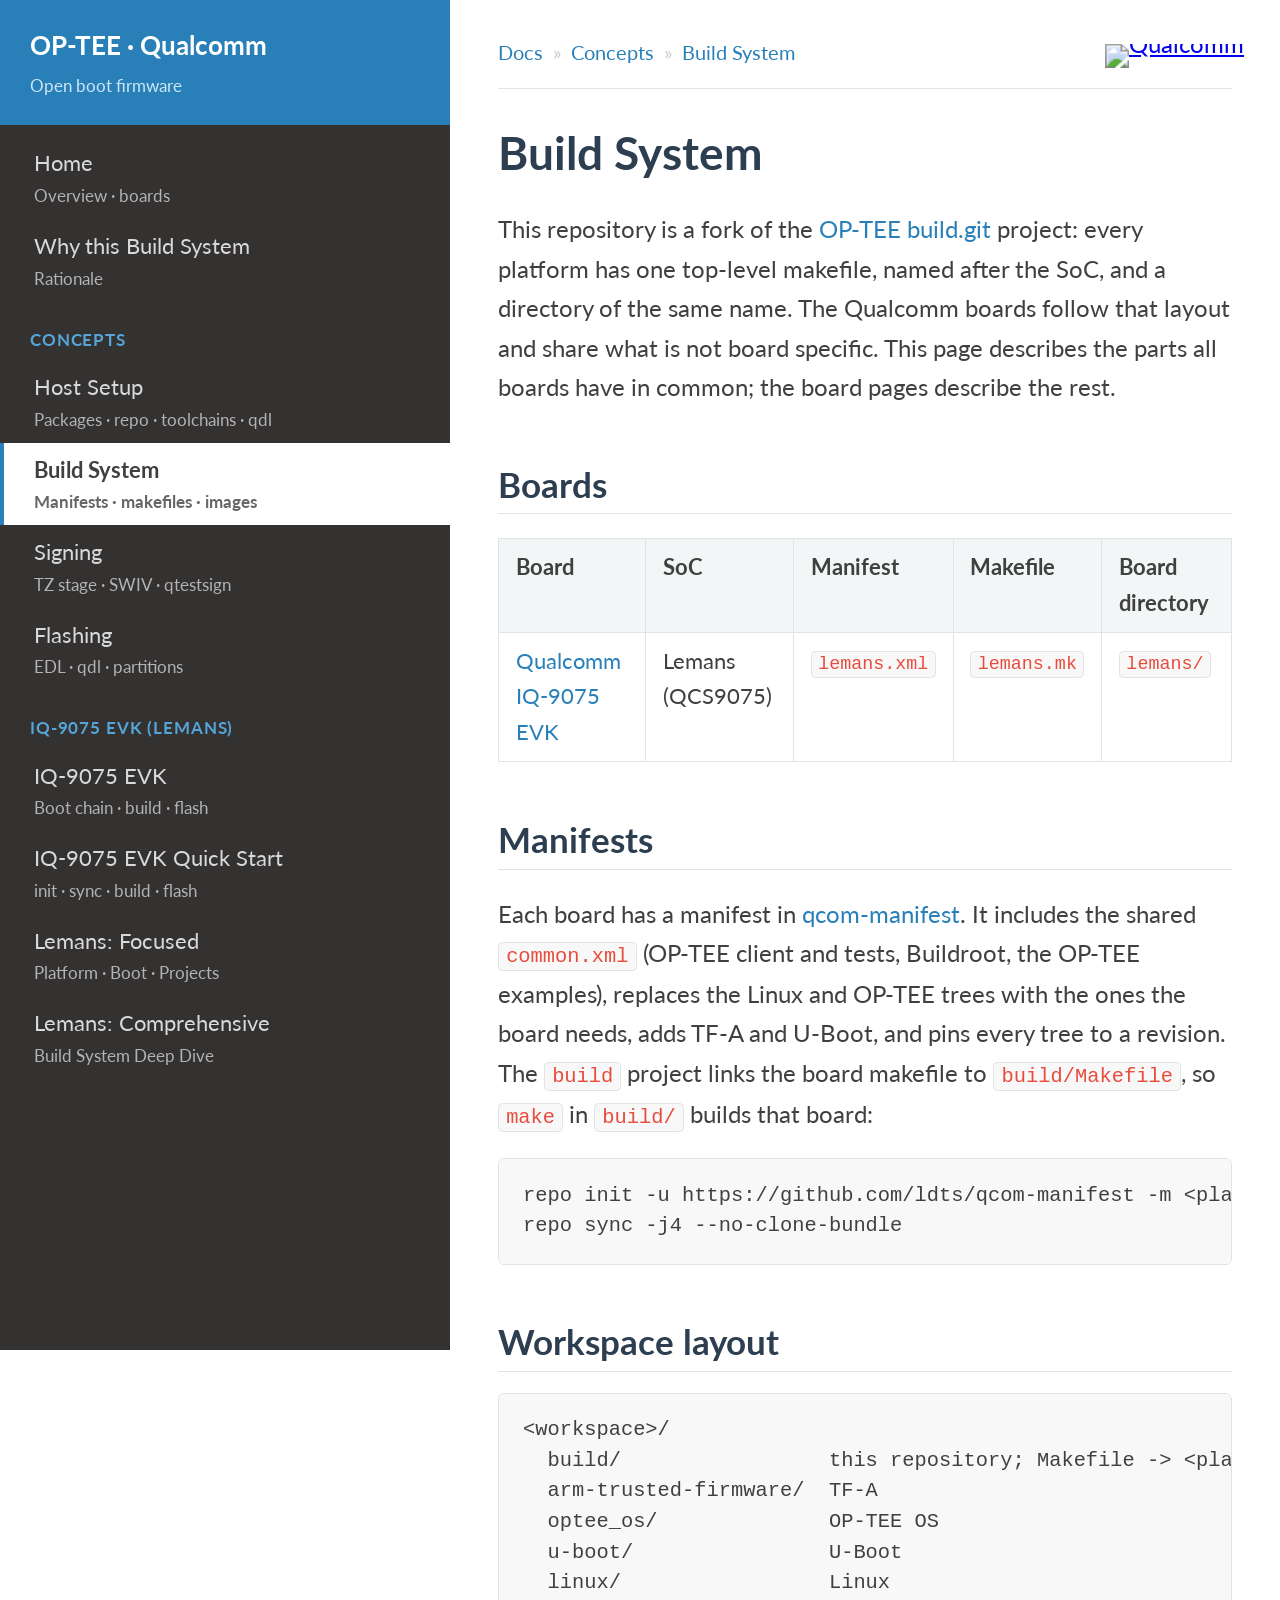
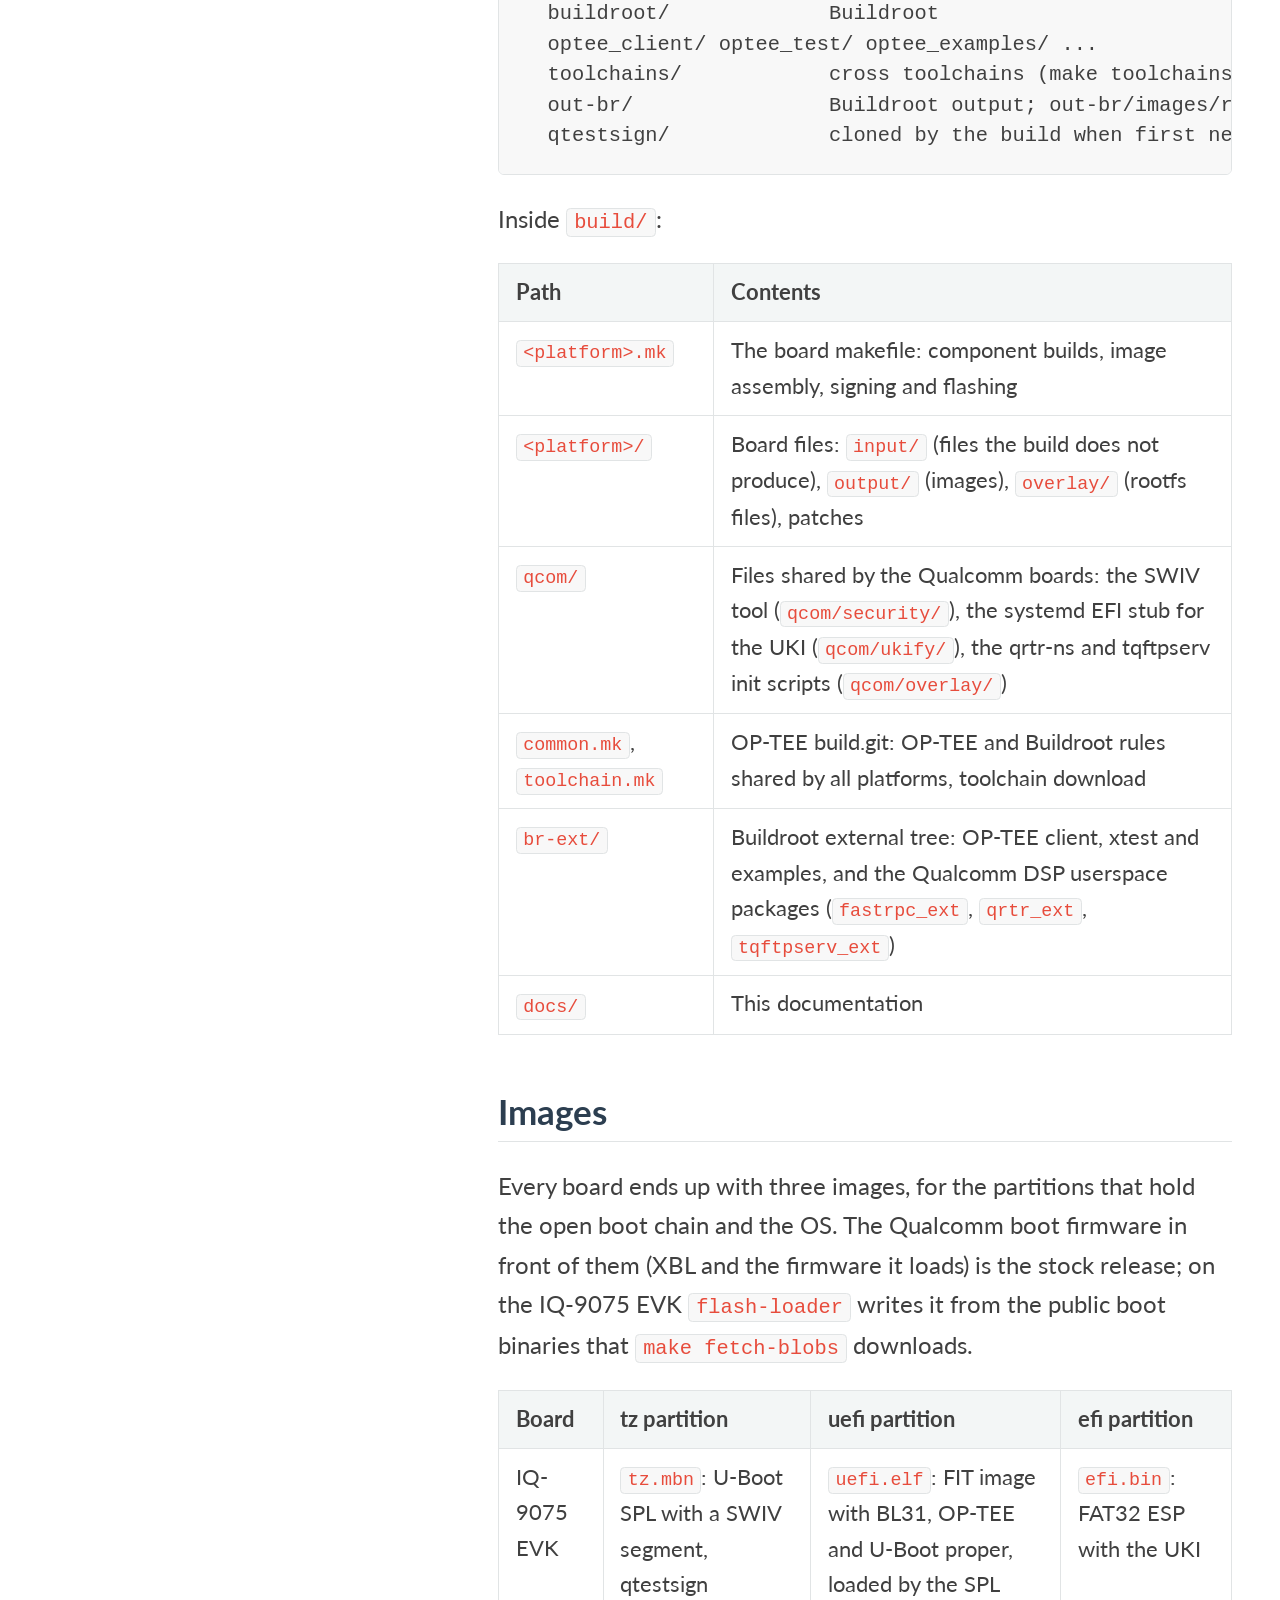
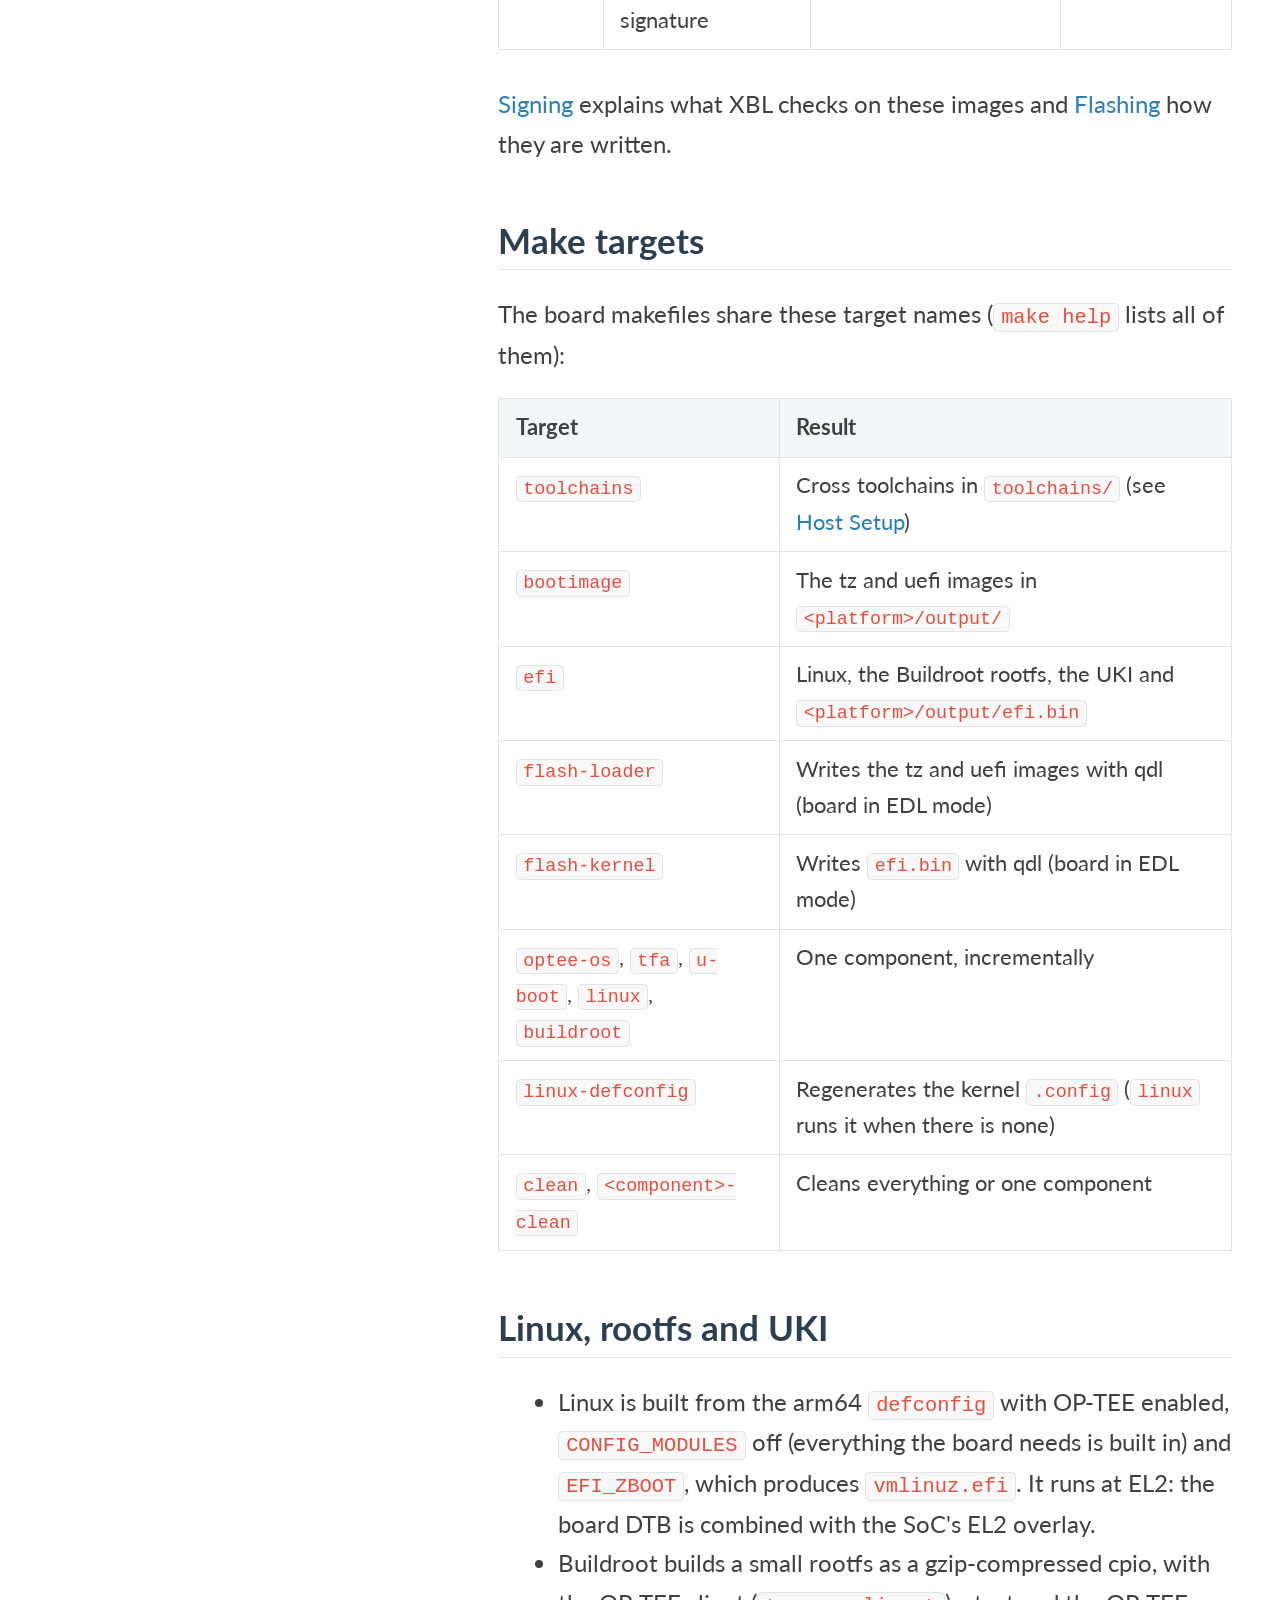
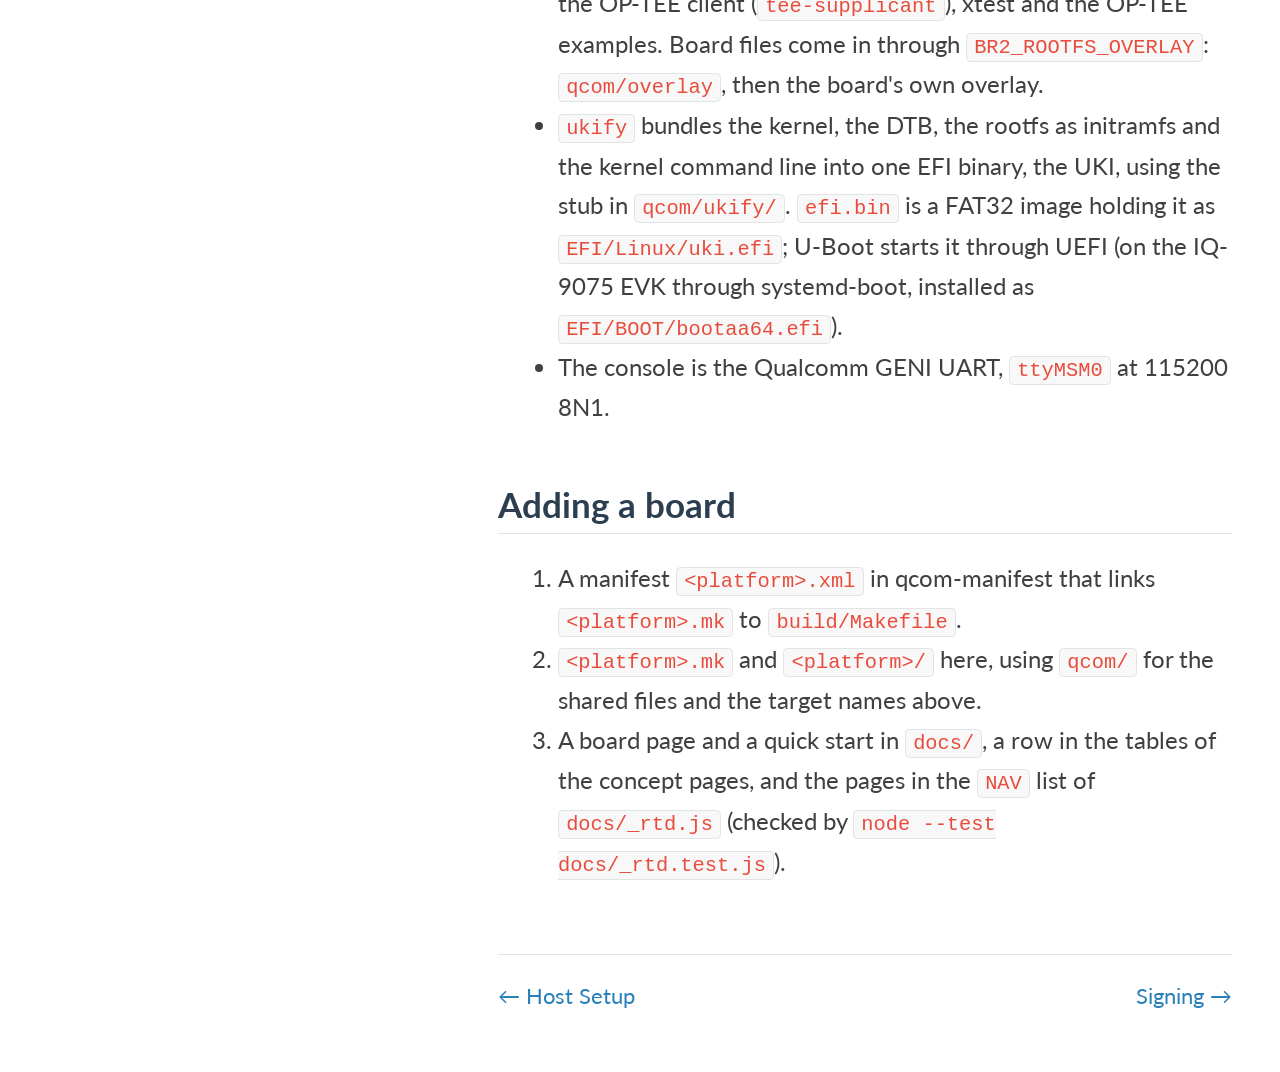
==== docs/build-system.html @ 88f9032a "docs: split the documentation into shared and per-board pages The docs assume the IQ-9075 EVK throug" ====
<!DOCTYPE html>
<html lang="en">
<head>
<meta charset="UTF-8">
<meta name="viewport" content="width=device-width, initial-scale=1.0">
<title>Build System · OP-TEE on Qualcomm</title>
<link rel="preconnect" href="https://fonts.googleapis.com">
<link rel="preconnect" href="https://fonts.gstatic.com" crossorigin>
<link href="https://fonts.googleapis.com/css2?family=Lato:wght@400;700&display=swap" rel="stylesheet">
<link rel="stylesheet" href="_rtd.css">
</head>
<body class="rtd" data-page="build">
<main class="rtd-doc">

  <h1 id="build-system">Build System</h1>
  <p>
    This repository is a fork of the <a href="https://github.com/OP-TEE/build">OP-TEE build.git</a>
    project: every platform has one top-level makefile, named after the SoC, and a
    directory of the same name. The Qualcomm boards follow that layout and share
    what is not board specific. This page describes the parts all boards have in
    common; the board pages describe the rest.
  </p>

  <h2 id="boards">Boards</h2>
  <table class="rtd-table">
    <tr><th>Board</th><th>SoC</th><th>Manifest</th><th>Makefile</th><th>Board directory</th></tr>
    <tr><td><a href="iq-9075-evk.html">Qualcomm IQ-9075 EVK</a></td><td>Lemans (QCS9075)</td><td><code>lemans.xml</code></td><td><code>lemans.mk</code></td><td><code>lemans/</code></td></tr>
  </table>

  <h2 id="manifests">Manifests</h2>
  <p>
    Each board has a manifest in <a href="https://github.com/ldts/qcom-manifest">qcom-manifest</a>.
    It includes the shared <code>common.xml</code> (OP-TEE client and tests,
    Buildroot, the OP-TEE examples), replaces the Linux and OP-TEE trees with the
    ones the board needs, adds TF-A and U-Boot, and pins every tree to a
    revision. The <code>build</code> project links the board makefile to
    <code>build/Makefile</code>, so <code>make</code> in <code>build/</code> builds
    that board:
  </p>
<pre>repo init -u https://github.com/ldts/qcom-manifest -m &lt;platform&gt;.xml
repo sync -j4 --no-clone-bundle</pre>

  <h2 id="workspace">Workspace layout</h2>
<pre>&lt;workspace&gt;/
  build/                 this repository; Makefile -&gt; &lt;platform&gt;.mk
  arm-trusted-firmware/  TF-A
  optee_os/              OP-TEE OS
  u-boot/                U-Boot
  linux/                 Linux
  buildroot/             Buildroot
  optee_client/ optee_test/ optee_examples/ ...
  toolchains/            cross toolchains (make toolchains)
  out-br/                Buildroot output; out-br/images/rootfs.cpio.gz
  qtestsign/             cloned by the build when first needed</pre>
  <p>Inside <code>build/</code>:</p>
  <table class="rtd-table">
    <tr><th>Path</th><th>Contents</th></tr>
    <tr><td><code>&lt;platform&gt;.mk</code></td><td>The board makefile: component builds, image assembly, signing and flashing</td></tr>
    <tr><td><code>&lt;platform&gt;/</code></td><td>Board files: <code>input/</code> (files the build does not produce), <code>output/</code> (images), <code>overlay/</code> (rootfs files), patches</td></tr>
    <tr><td><code>qcom/</code></td><td>Files shared by the Qualcomm boards: the SWIV tool (<code>qcom/security/</code>), the systemd EFI stub for the UKI (<code>qcom/ukify/</code>), the qrtr-ns and tqftpserv init scripts (<code>qcom/overlay/</code>)</td></tr>
    <tr><td><code>common.mk</code>, <code>toolchain.mk</code></td><td>OP-TEE build.git: OP-TEE and Buildroot rules shared by all platforms, toolchain download</td></tr>
    <tr><td><code>br-ext/</code></td><td>Buildroot external tree: OP-TEE client, xtest and examples, and the Qualcomm DSP userspace packages (<code>fastrpc_ext</code>, <code>qrtr_ext</code>, <code>tqftpserv_ext</code>)</td></tr>
    <tr><td><code>docs/</code></td><td>This documentation</td></tr>
  </table>

  <h2 id="images">Images</h2>
  <p>
    Every board ends up with three images, for the partitions that hold the open
    boot chain and the OS. The Qualcomm boot firmware in front of them (XBL and
    the firmware it loads) is the stock release; on the IQ-9075 EVK
    <code>flash-loader</code> writes it from the public boot binaries that
    <code>make fetch-blobs</code> downloads.
  </p>
  <table class="rtd-table">
    <tr><th>Board</th><th>tz partition</th><th>uefi partition</th><th>efi partition</th></tr>
    <tr><td>IQ-9075 EVK</td>
        <td><code>tz.mbn</code>: U-Boot SPL with a SWIV segment, qtestsign signature</td>
        <td><code>uefi.elf</code>: FIT image with BL31, OP-TEE and U-Boot proper, loaded by the SPL</td>
        <td><code>efi.bin</code>: FAT32 ESP with the UKI</td></tr>
  </table>
  <p>
    <a href="signing.html">Signing</a> explains what XBL checks on these images and
    <a href="flashing.html">Flashing</a> how they are written.
  </p>

  <h2 id="targets">Make targets</h2>
  <p>The board makefiles share these target names (<code>make help</code> lists all of them):</p>
  <table class="rtd-table">
    <tr><th>Target</th><th>Result</th></tr>
    <tr><td><code>toolchains</code></td><td>Cross toolchains in <code>toolchains/</code> (see <a href="toolchain.html#toolchains">Host Setup</a>)</td></tr>
    <tr><td><code>bootimage</code></td><td>The tz and uefi images in <code>&lt;platform&gt;/output/</code></td></tr>
    <tr><td><code>efi</code></td><td>Linux, the Buildroot rootfs, the UKI and <code>&lt;platform&gt;/output/efi.bin</code></td></tr>
    <tr><td><code>flash-loader</code></td><td>Writes the tz and uefi images with qdl (board in EDL mode)</td></tr>
    <tr><td><code>flash-kernel</code></td><td>Writes <code>efi.bin</code> with qdl (board in EDL mode)</td></tr>
    <tr><td><code>optee-os</code>, <code>tfa</code>, <code>u-boot</code>, <code>linux</code>, <code>buildroot</code></td><td>One component, incrementally</td></tr>
    <tr><td><code>linux-defconfig</code></td><td>Regenerates the kernel <code>.config</code> (<code>linux</code> runs it when there is none)</td></tr>
    <tr><td><code>clean</code>, <code>&lt;component&gt;-clean</code></td><td>Cleans everything or one component</td></tr>
  </table>

  <h2 id="linux-rootfs">Linux, rootfs and UKI</h2>
  <ul>
    <li>Linux is built from the arm64 <code>defconfig</code> with OP-TEE enabled,
      <code>CONFIG_MODULES</code> off (everything the board needs is built in) and
      <code>EFI_ZBOOT</code>, which produces <code>vmlinuz.efi</code>. It runs at EL2:
      the board DTB is combined with the SoC's EL2 overlay.</li>
    <li>Buildroot builds a small rootfs as a gzip-compressed cpio, with the OP-TEE
      client (<code>tee-supplicant</code>), xtest and the OP-TEE examples. Board files
      come in through <code>BR2_ROOTFS_OVERLAY</code>: <code>qcom/overlay</code>, then
      the board's own overlay.</li>
    <li><code>ukify</code> bundles the kernel, the DTB, the rootfs as initramfs and
      the kernel command line into one EFI binary, the UKI, using the stub in
      <code>qcom/ukify/</code>. <code>efi.bin</code> is a FAT32 image holding it
      as <code>EFI/Linux/uki.efi</code>; U-Boot starts it through UEFI (on the
      IQ-9075 EVK through systemd-boot, installed as
      <code>EFI/BOOT/bootaa64.efi</code>).</li>
    <li>The console is the Qualcomm GENI UART, <code>ttyMSM0</code> at 115200 8N1.</li>
  </ul>

  <h2 id="board-files">Adding a board</h2>
  <ol>
    <li>A manifest <code>&lt;platform&gt;.xml</code> in qcom-manifest that links
      <code>&lt;platform&gt;.mk</code> to <code>build/Makefile</code>.</li>
    <li><code>&lt;platform&gt;.mk</code> and <code>&lt;platform&gt;/</code> here, using
      <code>qcom/</code> for the shared files and the target names above.</li>
    <li>A board page and a quick start in <code>docs/</code>, a row in the tables of
      the concept pages, and the pages in the <code>NAV</code> list of
      <code>docs/_rtd.js</code> (checked by <code>node --test docs/_rtd.test.js</code>).</li>
  </ol>

</main>
<script src="_rtd.js"></script>
</body>
</html>
---- docs/_rtd.css ----
/* OP-TEE ReadTheDocs-style theme (sphinx_rtd_theme look). Shared by build/docs/. */
:root {
  --rtd-side-bg:     #343131;
  --rtd-side-head:   #2980b9;
  --rtd-side-text:   #d9d9d9;
  --rtd-side-muted:  #b3b3b3;
  --rtd-accent:      #2980b9;
  --rtd-text:        #404040;
  --rtd-content-bg:  #ffffff;
  --rtd-border:      #e1e4e5;
  --rtd-note-bg:     #e7f2fa;
  --rtd-warn-bg:     #ffedcc;
  --rtd-side-w:      300px;
}
* , *::before, *::after { box-sizing: border-box; }
body.rtd {
  margin: 0; background: var(--rtd-content-bg); color: var(--rtd-text);
  font-family: Lato, -apple-system, BlinkMacSystemFont, 'Segoe UI', system-ui, sans-serif;
  font-size: 16px; line-height: 1.65;
  padding-left: var(--rtd-side-w);
  /* Baked-in 1.5x enlargement (Chrome/Firefox `zoom`) so the docs read at a
     comfortable size without manually setting the browser to 150%. */
  zoom: 1.5;
}
/* Present mode: enlarge slides to 200% so the deck reads from across a room
   (the fixed inset:0 sections stay full-viewport; content scales up). */
body.rtd.presenting { zoom: 2; }

/* Qualcomm logo (emblem + wordmark), fixed top-right on every page
   (injected by _rtd.js). */
.rtd-logo { position: fixed; top: 14px; right: 24px; z-index: 60;
  display: flex; align-items: center; gap: 9px; line-height: 0; }
.rtd-logo .mark { height: 56px; width: auto; display: block; }
.rtd-logo .word { height: 26px; width: auto; display: block; }
/* Keep it on the slides in present mode too — present mode is zoomed 2x, so
   pin it to the real viewport corner and hold a slide-appropriate size. */
body.rtd.presenting .rtd-logo { top: 22px; right: 30px; z-index: 100; gap: 7px; }
body.rtd.presenting .rtd-logo .mark { height: 38px; }
body.rtd.presenting .rtd-logo .word { height: 18px; }
@media (max-width: 900px) { body.rtd:not(.presenting) .rtd-logo { display: none; } }
/* Sidebar */
.rtd-side {
  position: fixed; top: 0; left: 0; width: var(--rtd-side-w); height: 100vh;
  background: var(--rtd-side-bg); color: var(--rtd-side-text);
  overflow-y: auto; font-size: 0.9rem;
}
.rtd-side .rtd-side-head {
  background: var(--rtd-side-head); color: #fff; padding: 1rem 1.25rem;
}
.rtd-side .rtd-side-head a { color: #fff; text-decoration: none; font-weight: 700; font-size: 1.1rem; }
.rtd-side .rtd-side-head .sub { display: block; color: #cfe6f7; font-size: 0.72rem; margin-top: 0.2rem; font-weight: 400; }
.rtd-side ul { list-style: none; margin: 0; padding: 0.5rem 0; }
.rtd-side li a {
  display: block; padding: 0.4rem 1.25rem; color: var(--rtd-side-text);
  text-decoration: none; border-left: 3px solid transparent;
}
.rtd-side li a:hover { background: #4e4a4a; color: #fff; }
.rtd-side li a .sub { display: block; color: var(--rtd-side-muted); font-size: 0.7rem; }
.rtd-side li.current > a {
  background: var(--rtd-content-bg); color: var(--rtd-text);
  border-left-color: var(--rtd-side-head); font-weight: 700;
}
.rtd-side li.current > a .sub { color: #666; }
.rtd-side .rtd-subnav { padding: 0 0 0.5rem; }
.rtd-side .rtd-subnav a { padding-left: 2.25rem; font-size: 0.82rem; }
/* Group captions (shared concept pages, one group per board) */
.rtd-side li.rtd-caption {
  color: #55a5d9; font-size: 0.72rem; font-weight: 700; text-transform: uppercase;
  letter-spacing: .05em; padding: 1rem 1.25rem 0.25rem;
}
/* Content */
main.rtd-doc { max-width: 1180px; margin: 0 auto; padding: 1.5rem 2rem 4rem; }
.rtd-breadcrumb { font-size: 0.85rem; color: #999; padding-bottom: 0.75rem; border-bottom: 1px solid var(--rtd-border); margin-bottom: 1.5rem; }
.rtd-breadcrumb a { color: var(--rtd-accent); text-decoration: none; }
.rtd-breadcrumb .sep { margin: 0 0.4rem; color: #ccc; }
main.rtd-doc h1, main.rtd-doc h2, main.rtd-doc h3 { color: #2c3e50; font-weight: 700; line-height: 1.25; margin: 1.6em 0 0.6em; }
main.rtd-doc h1 { font-size: 1.9rem; margin-top: 0; }
main.rtd-doc h2 { font-size: 1.45rem; border-bottom: 1px solid var(--rtd-border); padding-bottom: 0.2em; }
main.rtd-doc a { color: var(--rtd-accent); text-decoration: none; }
main.rtd-doc a:hover { text-decoration: underline; }
main.rtd-doc code, main.rtd-doc pre { font-family: 'SFMono-Regular', Menlo, Consolas, monospace; }
main.rtd-doc code { background: #f8f8f8; border: 1px solid var(--rtd-border); border-radius: 3px; padding: 0.1em 0.35em; font-size: 0.85em; color: #e74c3c; }
main.rtd-doc pre { background: #f8f8f8; border: 1px solid var(--rtd-border); border-radius: 4px; padding: 0.9rem 1rem; overflow-x: auto; font-size: 0.85rem; line-height: 1.5; }
main.rtd-doc pre code { background: none; border: none; padding: 0; color: inherit; }
.rtd-anchor { visibility: hidden; margin-left: 0.35rem; color: var(--rtd-accent); text-decoration: none; font-weight: 400; }
h1:hover .rtd-anchor, h2:hover .rtd-anchor, h3:hover .rtd-anchor { visibility: visible; }
/* Tables on the article pages (concept and board pages) */
main.rtd-doc table.rtd-table { border-collapse: collapse; width: 100%; margin: 1rem 0 1.4rem; font-size: 0.9rem; }
main.rtd-doc table.rtd-table th, main.rtd-doc table.rtd-table td {
  border: 1px solid var(--rtd-border); padding: 0.45rem 0.7rem; text-align: left; vertical-align: top;
}
main.rtd-doc table.rtd-table th { background: #f3f6f6; font-weight: 700; }
.rtd-note, .rtd-warn { border-radius: 4px; padding: 0.8rem 1rem; margin: 1.2rem 0; font-size: 0.92rem; }
.rtd-note { background: var(--rtd-note-bg); border-left: 4px solid var(--rtd-accent); }
.rtd-warn { background: var(--rtd-warn-bg); border-left: 4px solid #f0b37e; }
.rtd-prevnext { display: flex; justify-content: space-between; margin-top: 3rem; padding-top: 1rem; border-top: 1px solid var(--rtd-border); font-size: 0.9rem; }
.rtd-prevnext a { color: var(--rtd-accent); text-decoration: none; }
.rtd-prevnext .spacer { flex: 1; }
/* Present toggle button (deck pages only; hidden unless body has data-deck) */
.rtd-present-btn { display: none; }
body.rtd[data-deck] .rtd-present-btn {
  display: inline-flex; align-items: center; gap: 0.4rem; position: fixed;
  bottom: 1.25rem; right: 1.25rem; z-index: 50; background: var(--rtd-accent);
  color: #fff; border: none; border-radius: 4px; padding: 0.55rem 0.9rem;
  font: inherit; font-size: 0.85rem; cursor: pointer; box-shadow: 0 2px 8px rgba(0,0,0,.2);
}
/* Responsive: collapse sidebar */
@media (max-width: 900px) {
  body.rtd { padding-left: 0; }
  .rtd-side { position: static; width: 100%; height: auto; }
  main.rtd-doc { padding-top: 1rem; }
}
.rtd-toctree { list-style: none; padding: 0; }
.rtd-toctree li { border: 1px solid var(--rtd-border); border-radius: 4px; margin: 0.5rem 0; }
.rtd-toctree li a { display: block; padding: 0.8rem 1rem; color: var(--rtd-accent); font-weight: 700; }
.rtd-toctree li a .sub { display: block; color: #777; font-weight: 400; font-size: 0.85rem; margin-top: 0.15rem; }
.rtd-toctree li:hover { border-color: var(--rtd-accent); }
/* ---- Present mode: restore fullscreen one-slide-at-a-time deck ---- */
body.rtd.presenting { padding-left: 0; overflow: hidden; }
body.rtd.presenting .rtd-side,
body.rtd.presenting .rtd-breadcrumb,
body.rtd.presenting .rtd-prevnext,
body.rtd.presenting .rtd-anchor { display: none; }
body.rtd.presenting main.rtd-doc { max-width: none; margin: 0; padding: 0; }
body.rtd.presenting #deck section {
  position: fixed; inset: 0; display: none;
  padding: 4vh 8vw; overflow: auto; background: #ffffff; color: var(--rtd-text, #404040);
}
/* Center the active slide in the viewport (both axes) instead of top-left
   block flow — restores the deck's designed layout in present mode. */
body.rtd.presenting #deck section.active {
  display: flex; flex-direction: column;
  justify-content: center; align-items: center;
}
body.rtd.presenting #progress,
body.rtd.presenting #counter,
body.rtd.presenting #btn-prev,
body.rtd.presenting #btn-next { display: initial; }
/* In scroll mode the original slide chrome is hidden; sections flow normally */
body.rtd:not(.presenting) #deck section {
  position: static; display: block; min-height: 0; margin: 0 0 2.5rem; padding: 0;
}
body.rtd:not(.presenting) #progress,
body.rtd:not(.presenting) #counter,
body.rtd:not(.presenting) #btn-prev,
body.rtd:not(.presenting) #btn-next { display: none; }
body.rtd:not(.presenting) #deck section.active { display: block; }
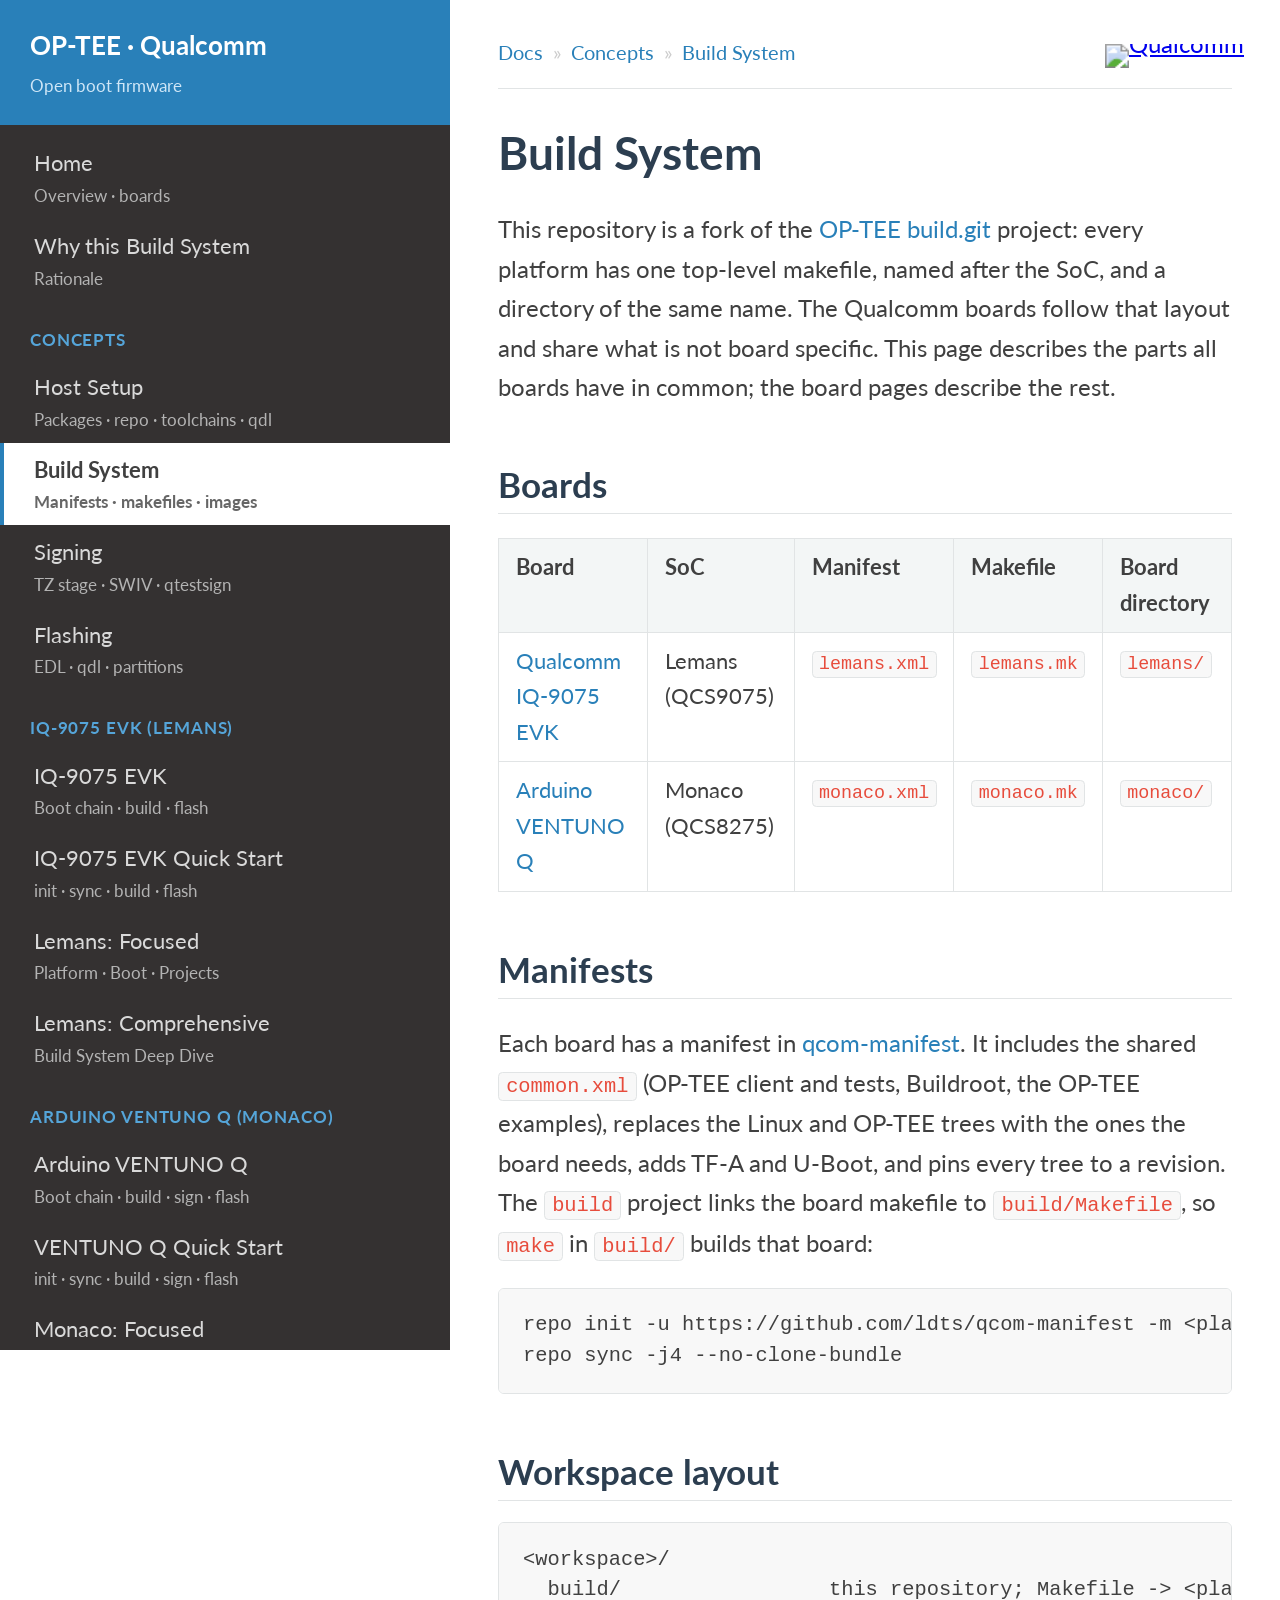
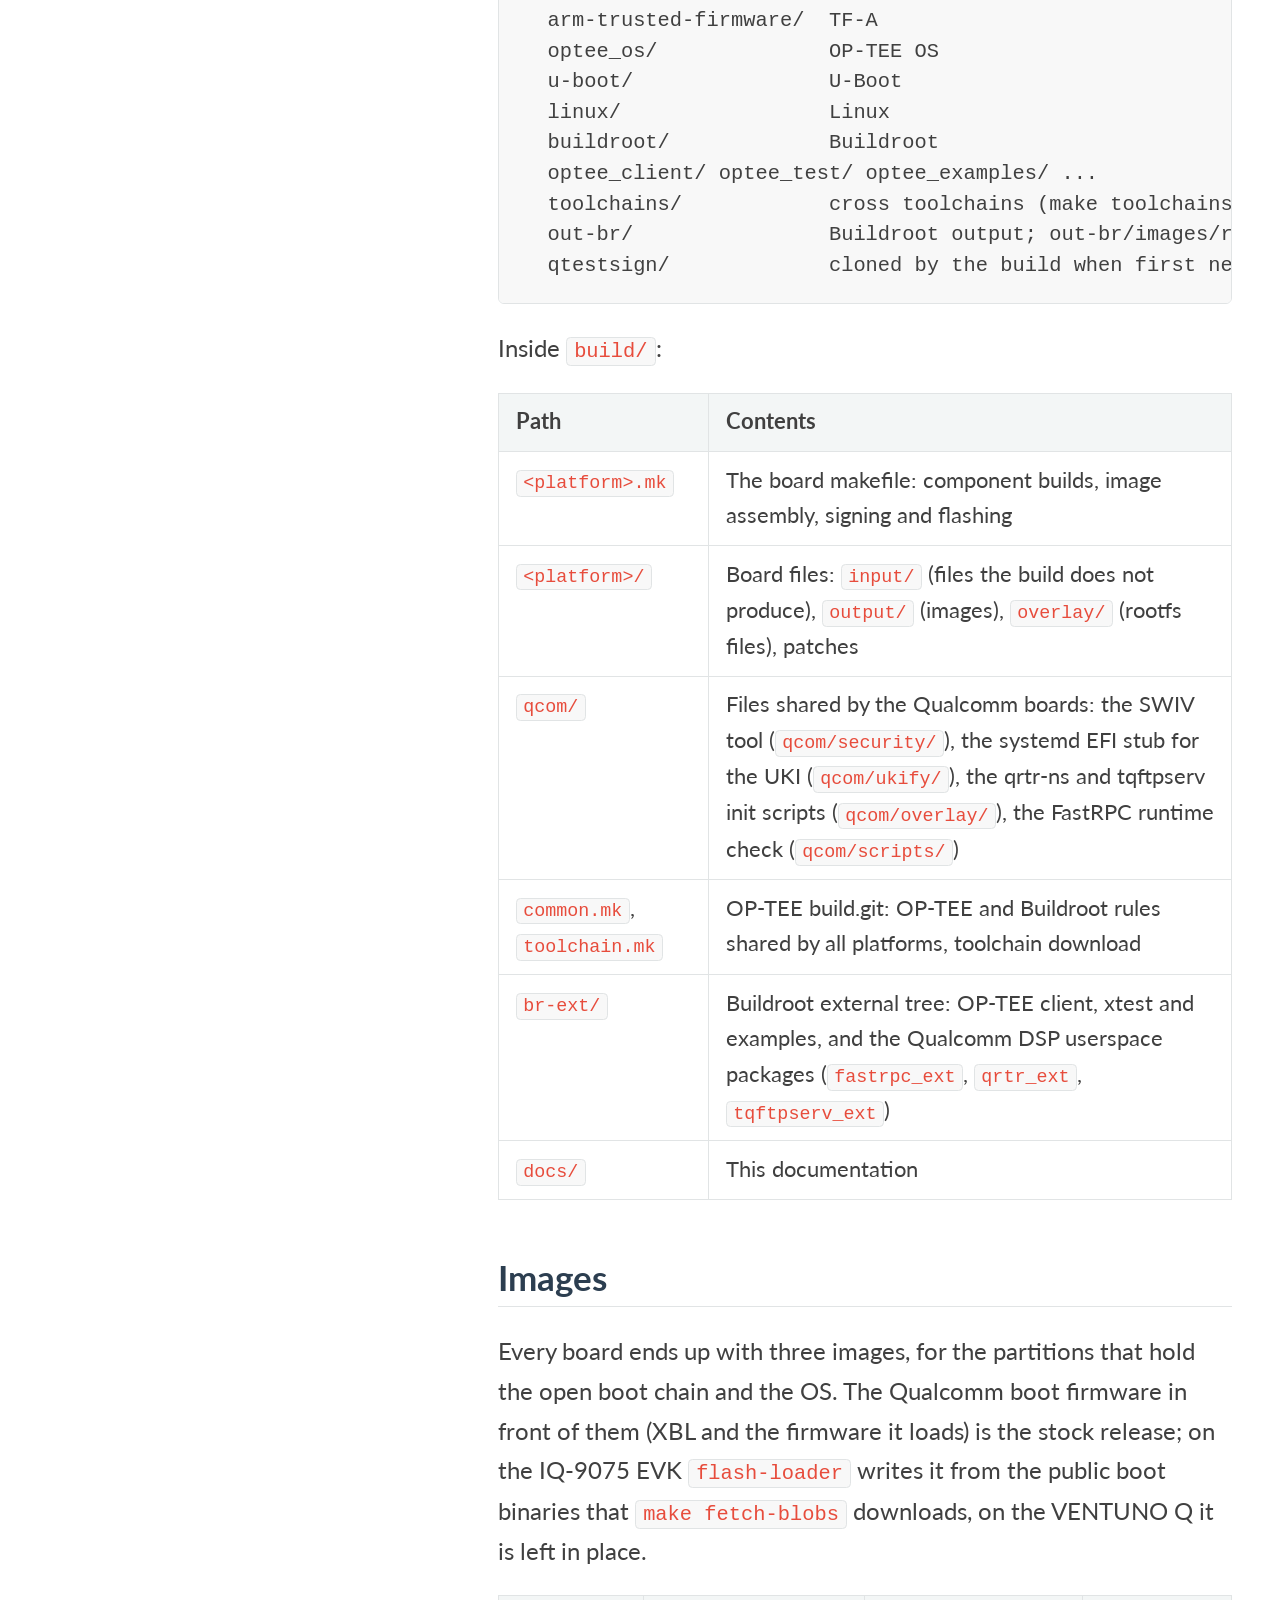
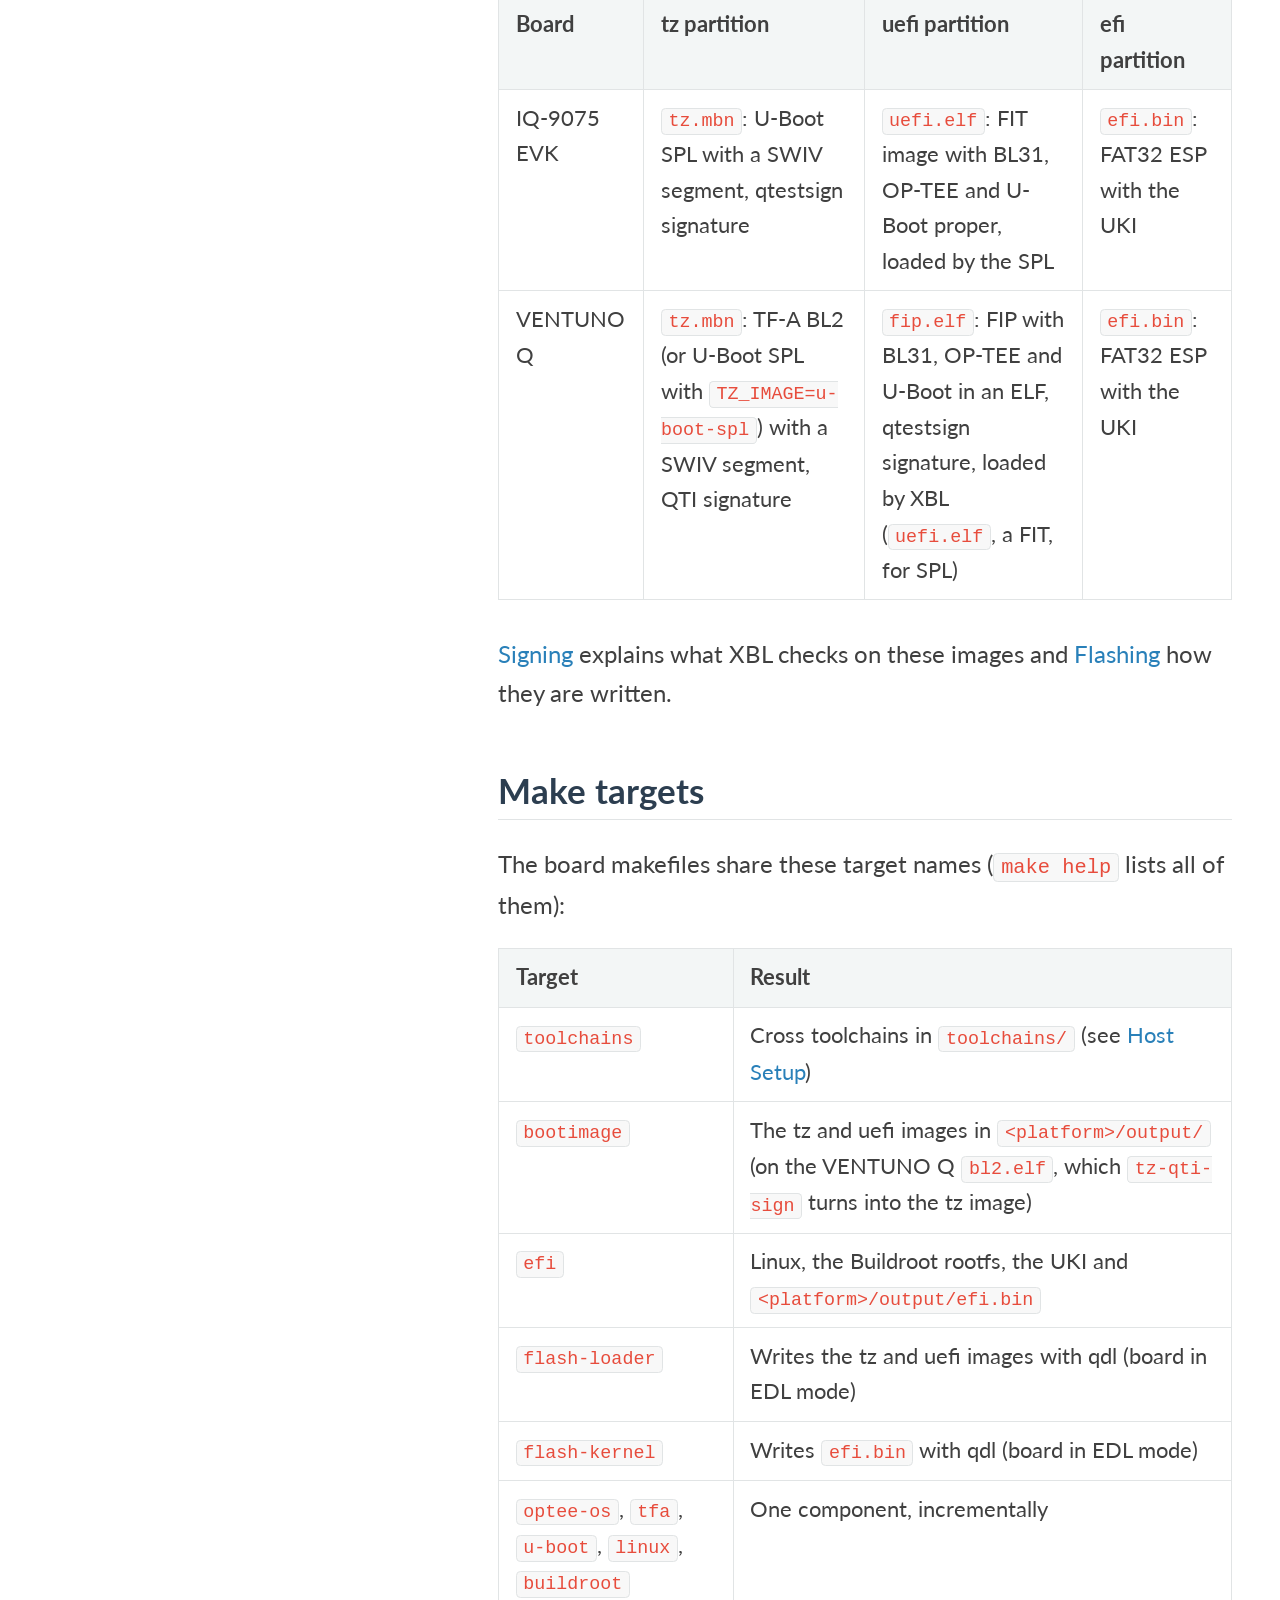
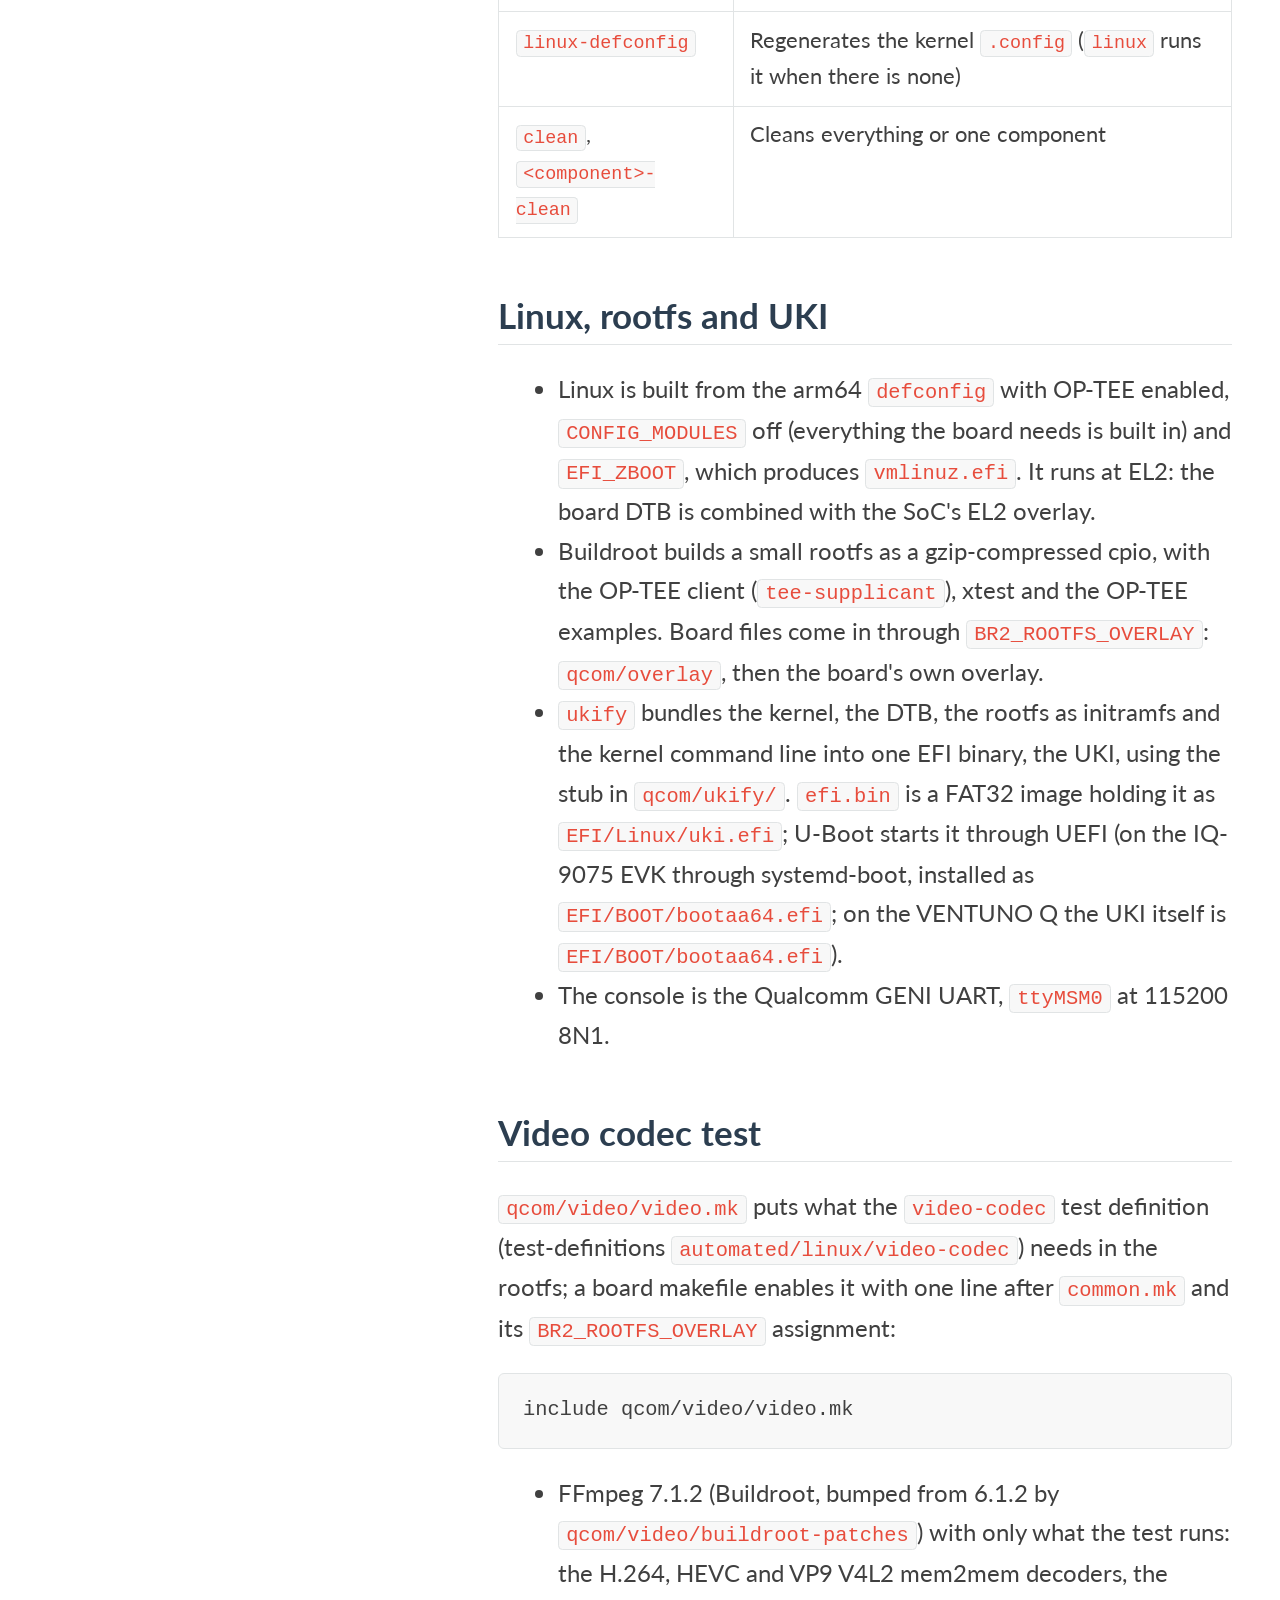
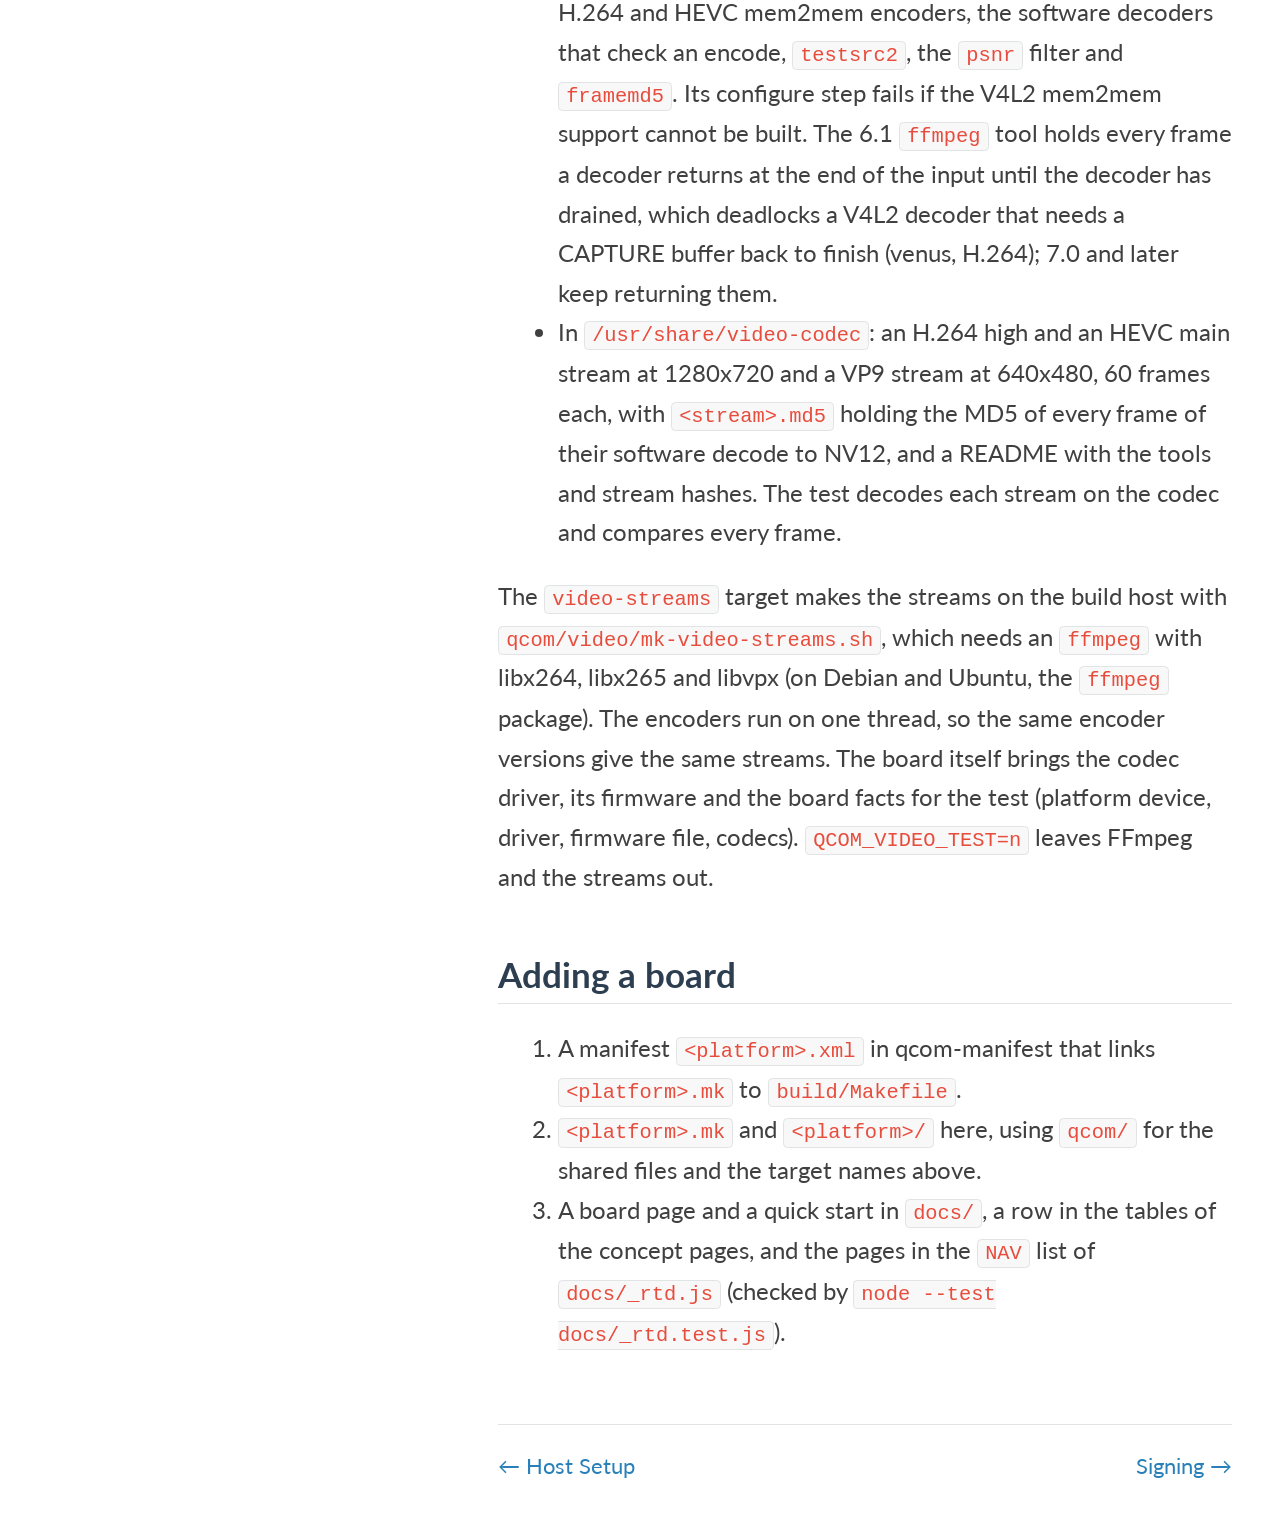
==== commit f1e05ff2: "qcom: video: build FFmpeg 7.1.2 The video-codec test hangs in its first H.264 decode on the UNO Q. A" ====
--- a/docs/build-system.html
+++ b/docs/build-system.html
@@ -25,6 +25,7 @@
   <table class="rtd-table">
     <tr><th>Board</th><th>SoC</th><th>Manifest</th><th>Makefile</th><th>Board directory</th></tr>
     <tr><td><a href="iq-9075-evk.html">Qualcomm IQ-9075 EVK</a></td><td>Lemans (QCS9075)</td><td><code>lemans.xml</code></td><td><code>lemans.mk</code></td><td><code>lemans/</code></td></tr>
+    <tr><td><a href="ventuno-q.html">Arduino VENTUNO Q</a></td><td>Monaco (QCS8275)</td><td><code>monaco.xml</code></td><td><code>monaco.mk</code></td><td><code>monaco/</code></td></tr>
   </table>
 
   <h2 id="manifests">Manifests</h2>
@@ -57,7 +58,7 @@
     <tr><th>Path</th><th>Contents</th></tr>
     <tr><td><code>&lt;platform&gt;.mk</code></td><td>The board makefile: component builds, image assembly, signing and flashing</td></tr>
     <tr><td><code>&lt;platform&gt;/</code></td><td>Board files: <code>input/</code> (files the build does not produce), <code>output/</code> (images), <code>overlay/</code> (rootfs files), patches</td></tr>
-    <tr><td><code>qcom/</code></td><td>Files shared by the Qualcomm boards: the SWIV tool (<code>qcom/security/</code>), the systemd EFI stub for the UKI (<code>qcom/ukify/</code>), the qrtr-ns and tqftpserv init scripts (<code>qcom/overlay/</code>)</td></tr>
+    <tr><td><code>qcom/</code></td><td>Files shared by the Qualcomm boards: the SWIV tool (<code>qcom/security/</code>), the systemd EFI stub for the UKI (<code>qcom/ukify/</code>), the qrtr-ns and tqftpserv init scripts (<code>qcom/overlay/</code>), the FastRPC runtime check (<code>qcom/scripts/</code>)</td></tr>
     <tr><td><code>common.mk</code>, <code>toolchain.mk</code></td><td>OP-TEE build.git: OP-TEE and Buildroot rules shared by all platforms, toolchain download</td></tr>
     <tr><td><code>br-ext/</code></td><td>Buildroot external tree: OP-TEE client, xtest and examples, and the Qualcomm DSP userspace packages (<code>fastrpc_ext</code>, <code>qrtr_ext</code>, <code>tqftpserv_ext</code>)</td></tr>
     <tr><td><code>docs/</code></td><td>This documentation</td></tr>
@@ -69,13 +70,17 @@
     boot chain and the OS. The Qualcomm boot firmware in front of them (XBL and
     the firmware it loads) is the stock release; on the IQ-9075 EVK
     <code>flash-loader</code> writes it from the public boot binaries that
-    <code>make fetch-blobs</code> downloads.
+    <code>make fetch-blobs</code> downloads, on the VENTUNO Q it is left in place.
   </p>
   <table class="rtd-table">
     <tr><th>Board</th><th>tz partition</th><th>uefi partition</th><th>efi partition</th></tr>
     <tr><td>IQ-9075 EVK</td>
         <td><code>tz.mbn</code>: U-Boot SPL with a SWIV segment, qtestsign signature</td>
         <td><code>uefi.elf</code>: FIT image with BL31, OP-TEE and U-Boot proper, loaded by the SPL</td>
+        <td><code>efi.bin</code>: FAT32 ESP with the UKI</td></tr>
+    <tr><td>VENTUNO Q</td>
+        <td><code>tz.mbn</code>: TF-A BL2 (or U-Boot SPL with <code>TZ_IMAGE=u-boot-spl</code>) with a SWIV segment, QTI signature</td>
+        <td><code>fip.elf</code>: FIP with BL31, OP-TEE and U-Boot in an ELF, qtestsign signature, loaded by XBL (<code>uefi.elf</code>, a FIT, for SPL)</td>
         <td><code>efi.bin</code>: FAT32 ESP with the UKI</td></tr>
   </table>
   <p>
@@ -88,7 +93,7 @@
   <table class="rtd-table">
     <tr><th>Target</th><th>Result</th></tr>
     <tr><td><code>toolchains</code></td><td>Cross toolchains in <code>toolchains/</code> (see <a href="toolchain.html#toolchains">Host Setup</a>)</td></tr>
-    <tr><td><code>bootimage</code></td><td>The tz and uefi images in <code>&lt;platform&gt;/output/</code></td></tr>
+    <tr><td><code>bootimage</code></td><td>The tz and uefi images in <code>&lt;platform&gt;/output/</code> (on the VENTUNO Q <code>bl2.elf</code>, which <code>tz-qti-sign</code> turns into the tz image)</td></tr>
     <tr><td><code>efi</code></td><td>Linux, the Buildroot rootfs, the UKI and <code>&lt;platform&gt;/output/efi.bin</code></td></tr>
     <tr><td><code>flash-loader</code></td><td>Writes the tz and uefi images with qdl (board in EDL mode)</td></tr>
     <tr><td><code>flash-kernel</code></td><td>Writes <code>efi.bin</code> with qdl (board in EDL mode)</td></tr>
@@ -112,9 +117,47 @@
       <code>qcom/ukify/</code>. <code>efi.bin</code> is a FAT32 image holding it
       as <code>EFI/Linux/uki.efi</code>; U-Boot starts it through UEFI (on the
       IQ-9075 EVK through systemd-boot, installed as
+      <code>EFI/BOOT/bootaa64.efi</code>; on the VENTUNO Q the UKI itself is
       <code>EFI/BOOT/bootaa64.efi</code>).</li>
     <li>The console is the Qualcomm GENI UART, <code>ttyMSM0</code> at 115200 8N1.</li>
   </ul>
+
+  <h2 id="video-test">Video codec test</h2>
+  <p>
+    <code>qcom/video/video.mk</code> puts what the <code>video-codec</code>
+    test definition (test-definitions
+    <code>automated/linux/video-codec</code>) needs in the rootfs; a board
+    makefile enables it with one line after <code>common.mk</code> and its
+    <code>BR2_ROOTFS_OVERLAY</code> assignment:
+  </p>
+<pre>include qcom/video/video.mk</pre>
+  <ul>
+    <li>FFmpeg 7.1.2 (Buildroot, bumped from 6.1.2 by
+      <code>qcom/video/buildroot-patches</code>) with only what the test
+      runs: the H.264, HEVC and VP9 V4L2 mem2mem decoders, the H.264 and HEVC
+      mem2mem encoders, the software decoders that check an encode,
+      <code>testsrc2</code>, the <code>psnr</code> filter and
+      <code>framemd5</code>. Its configure step fails if the V4L2 mem2mem
+      support cannot be built. The 6.1 <code>ffmpeg</code> tool holds every
+      frame a decoder returns at the end of the input until the decoder has
+      drained, which deadlocks a V4L2 decoder that needs a CAPTURE buffer
+      back to finish (venus, H.264); 7.0 and later keep returning them.</li>
+    <li>In <code>/usr/share/video-codec</code>: an H.264 high and an HEVC main
+      stream at 1280x720 and a VP9 stream at 640x480, 60 frames each, with
+      <code>&lt;stream&gt;.md5</code> holding the MD5 of every frame of their
+      software decode to NV12, and a README with the tools and stream hashes.
+      The test decodes each stream on the codec and compares every frame.</li>
+  </ul>
+  <p>
+    The <code>video-streams</code> target makes the streams on the build host
+    with <code>qcom/video/mk-video-streams.sh</code>, which needs an
+    <code>ffmpeg</code> with libx264, libx265 and libvpx (on Debian and Ubuntu,
+    the <code>ffmpeg</code> package). The encoders run on one thread, so the
+    same encoder versions give the same streams. The board itself brings the
+    codec driver, its firmware and the board facts for the test (platform
+    device, driver, firmware file, codecs). <code>QCOM_VIDEO_TEST=n</code>
+    leaves FFmpeg and the streams out.
+  </p>
 
   <h2 id="board-files">Adding a board</h2>
   <ol>
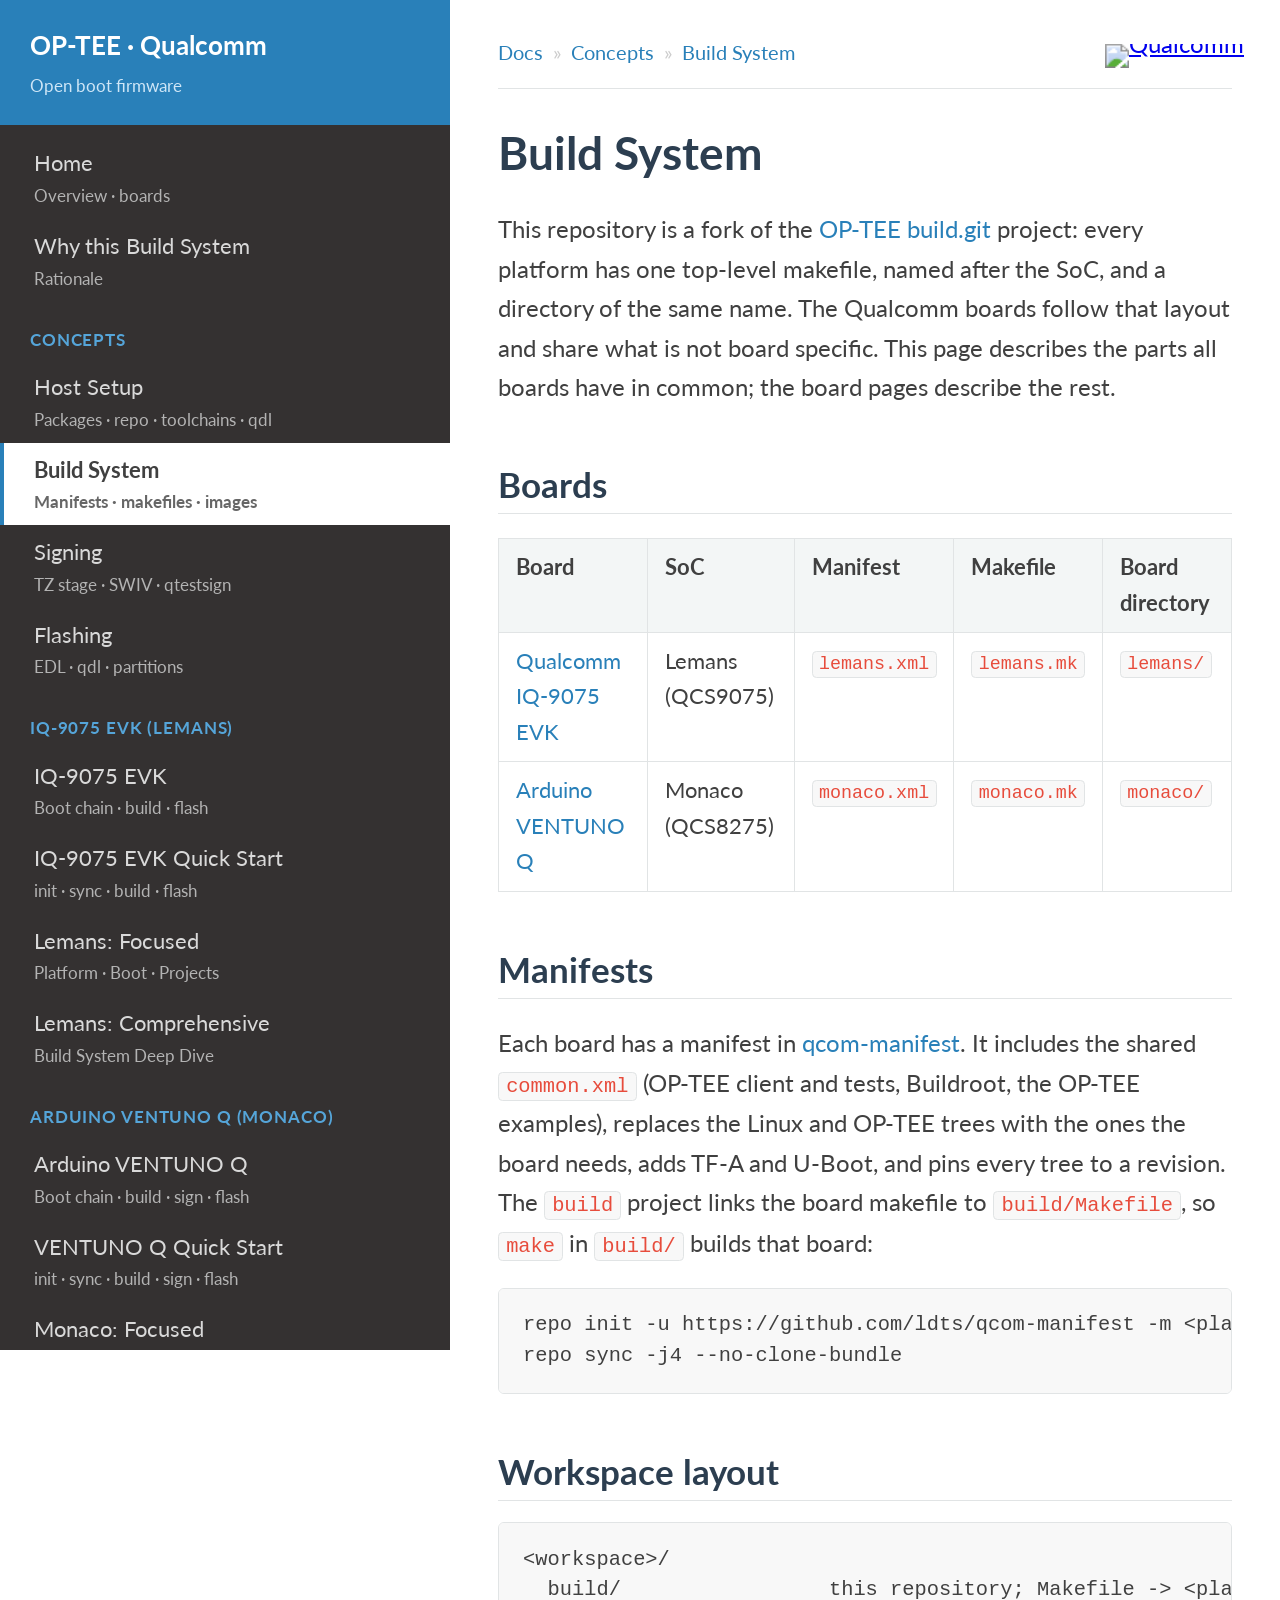
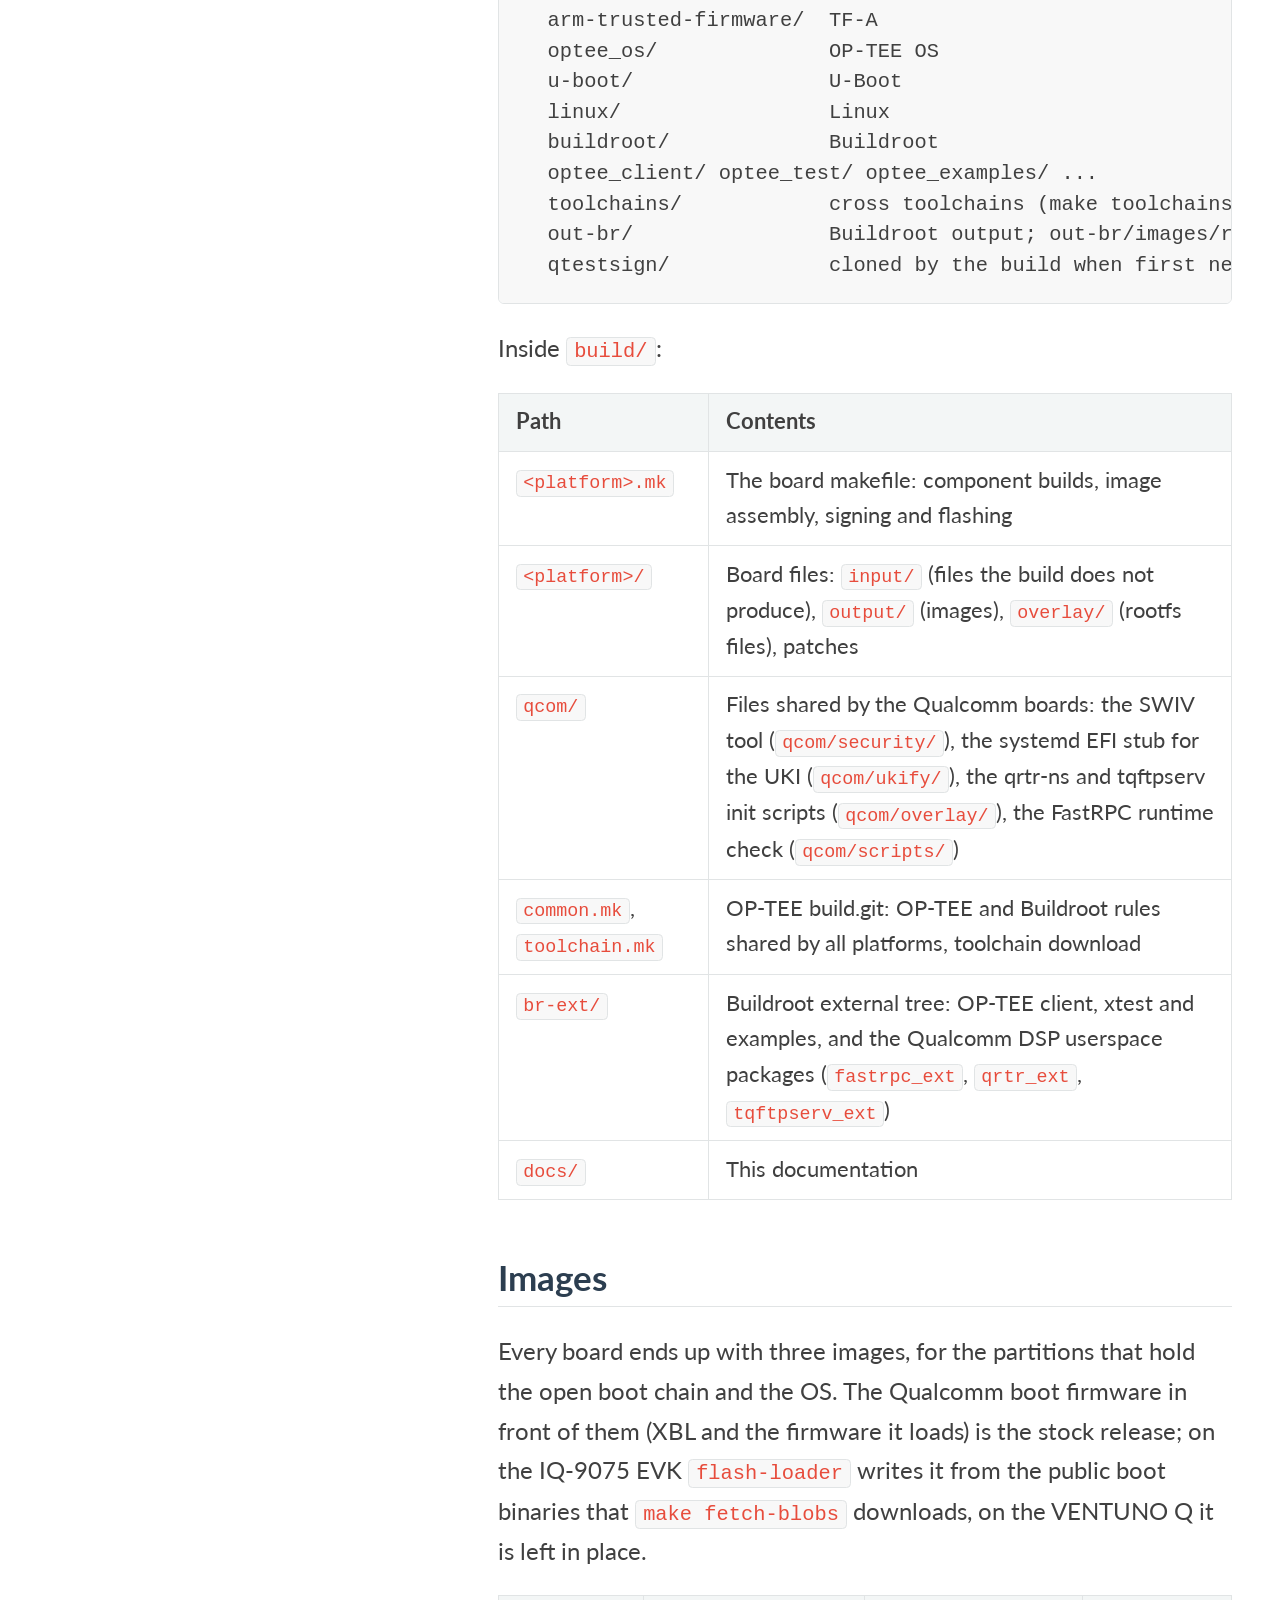
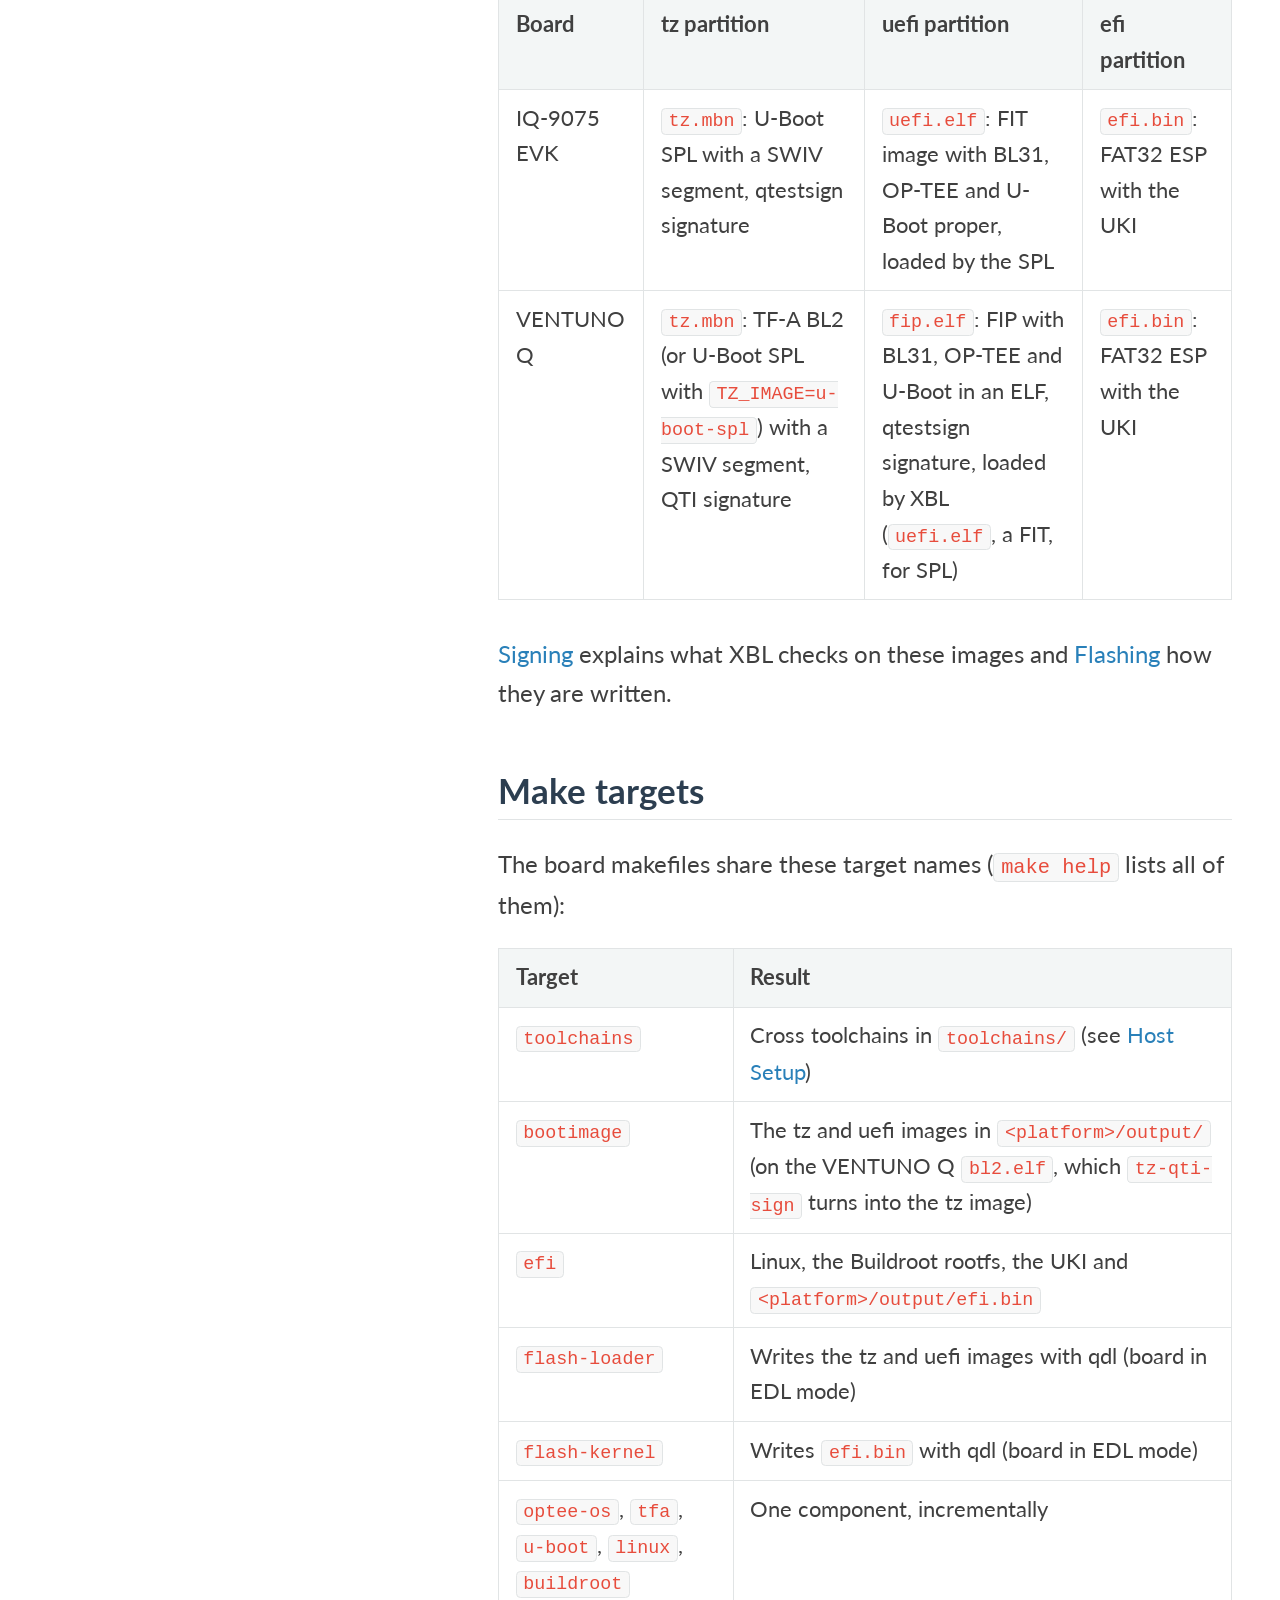
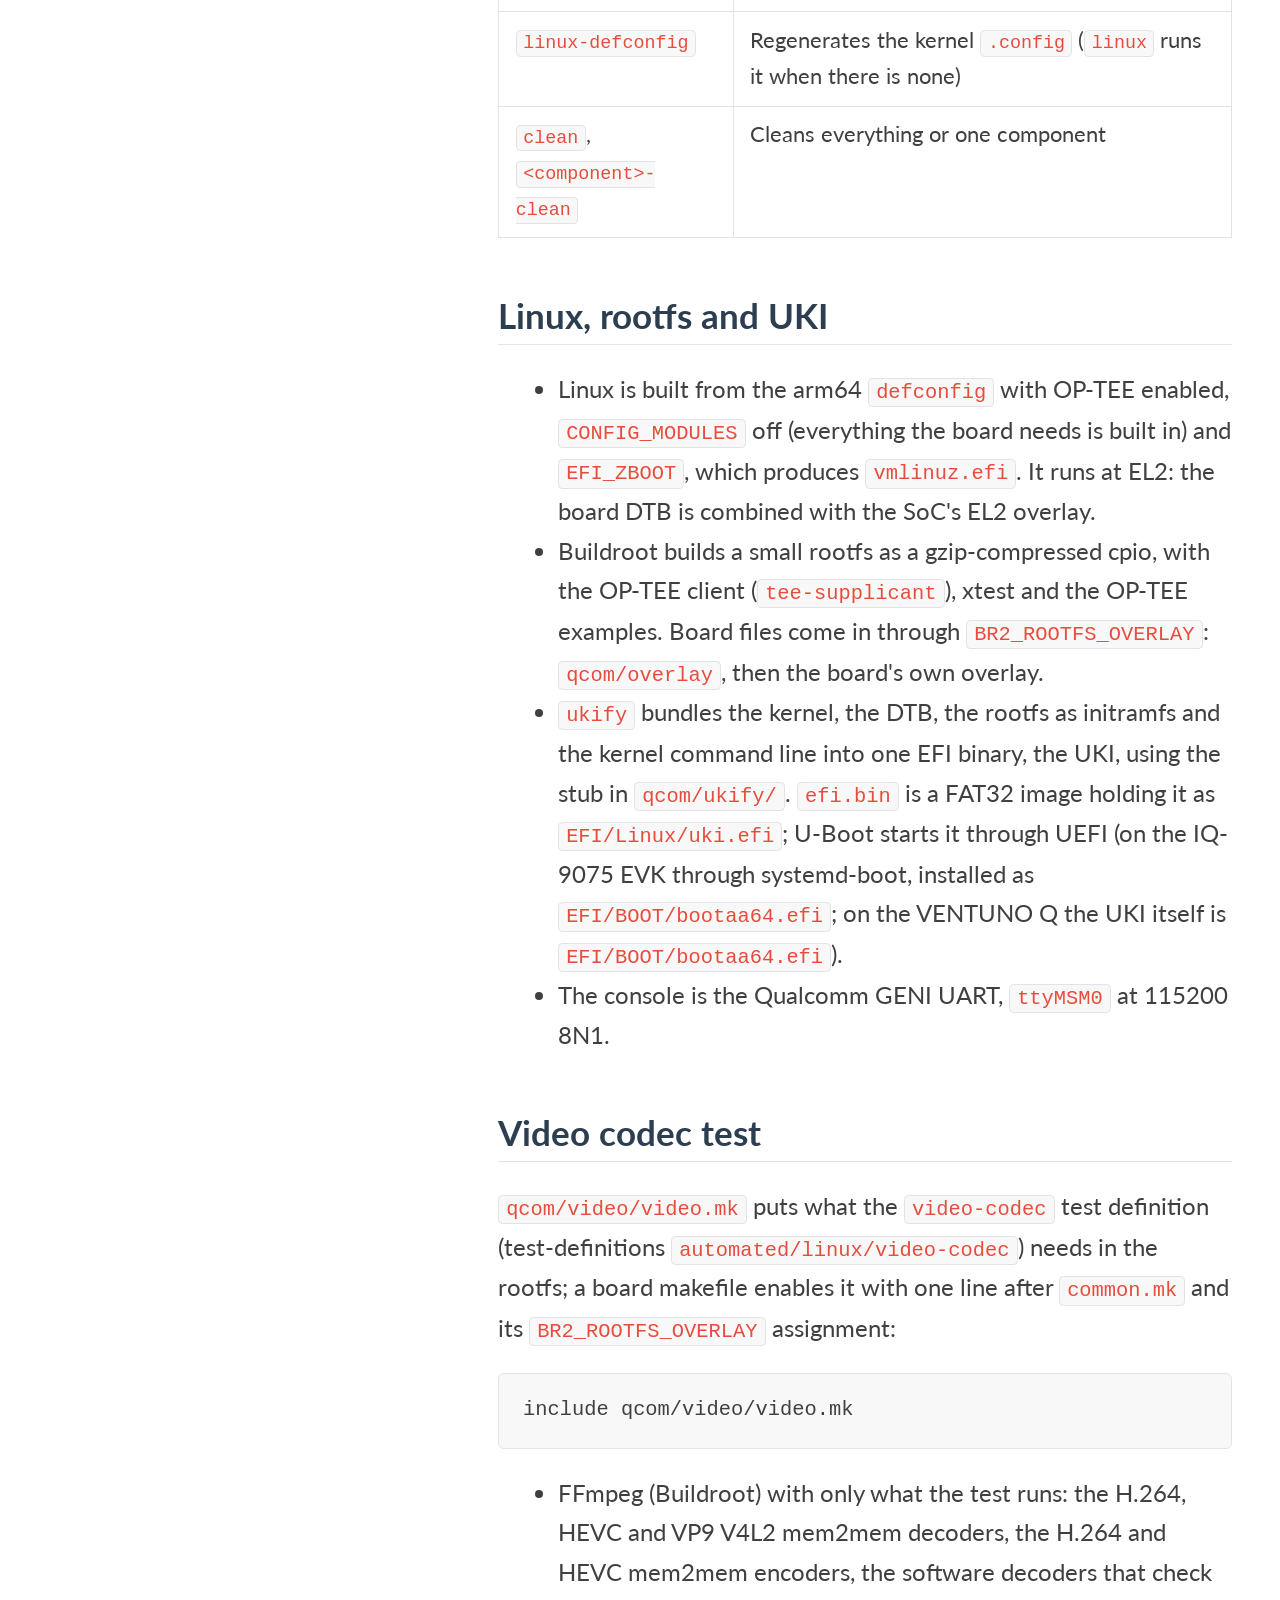
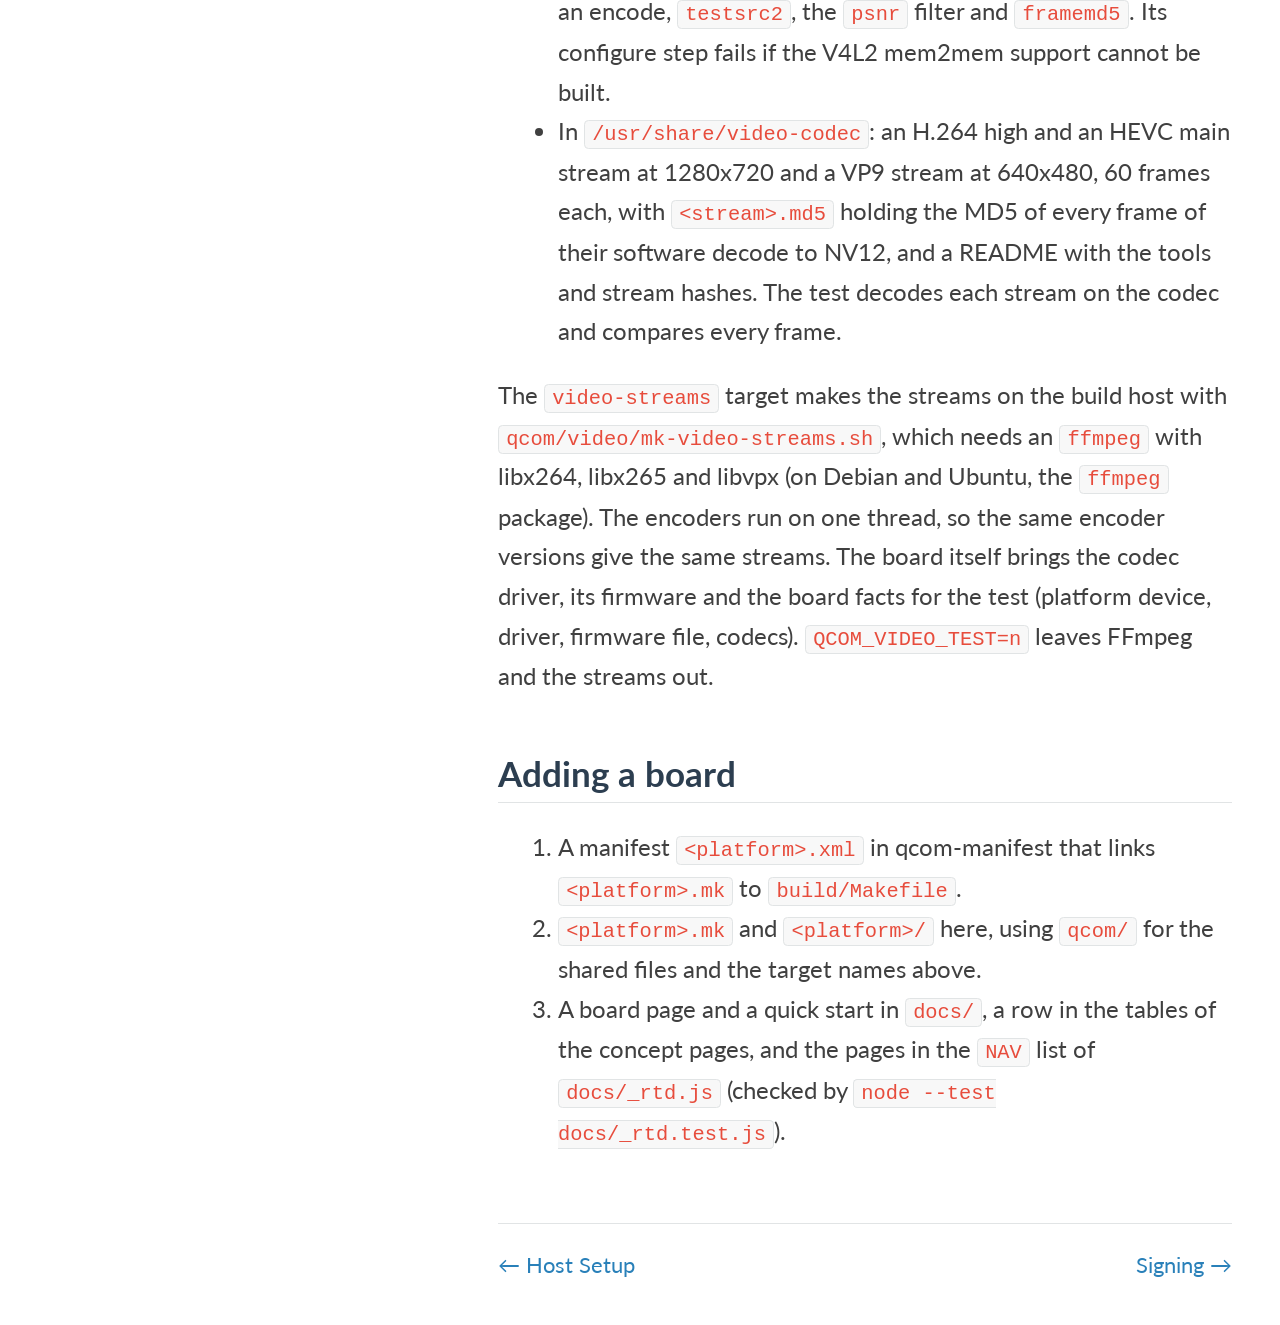
==== commit 11382be3: "qcom: video: trim FFmpeg and make the streams reproducible FFmpeg was built with every codec and for" ====
--- a/docs/build-system.html
+++ b/docs/build-system.html
@@ -132,16 +132,11 @@
   </p>
 <pre>include qcom/video/video.mk</pre>
   <ul>
-    <li>FFmpeg 7.1.2 (Buildroot, bumped from 6.1.2 by
-      <code>qcom/video/buildroot-patches</code>) with only what the test
-      runs: the H.264, HEVC and VP9 V4L2 mem2mem decoders, the H.264 and HEVC
-      mem2mem encoders, the software decoders that check an encode,
-      <code>testsrc2</code>, the <code>psnr</code> filter and
-      <code>framemd5</code>. Its configure step fails if the V4L2 mem2mem
-      support cannot be built. The 6.1 <code>ffmpeg</code> tool holds every
-      frame a decoder returns at the end of the input until the decoder has
-      drained, which deadlocks a V4L2 decoder that needs a CAPTURE buffer
-      back to finish (venus, H.264); 7.0 and later keep returning them.</li>
+    <li>FFmpeg (Buildroot) with only what the test runs: the H.264, HEVC and
+      VP9 V4L2 mem2mem decoders, the H.264 and HEVC mem2mem encoders, the
+      software decoders that check an encode, <code>testsrc2</code>, the
+      <code>psnr</code> filter and <code>framemd5</code>. Its configure step
+      fails if the V4L2 mem2mem support cannot be built.</li>
     <li>In <code>/usr/share/video-codec</code>: an H.264 high and an HEVC main
       stream at 1280x720 and a VP9 stream at 640x480, 60 frames each, with
       <code>&lt;stream&gt;.md5</code> holding the MD5 of every frame of their
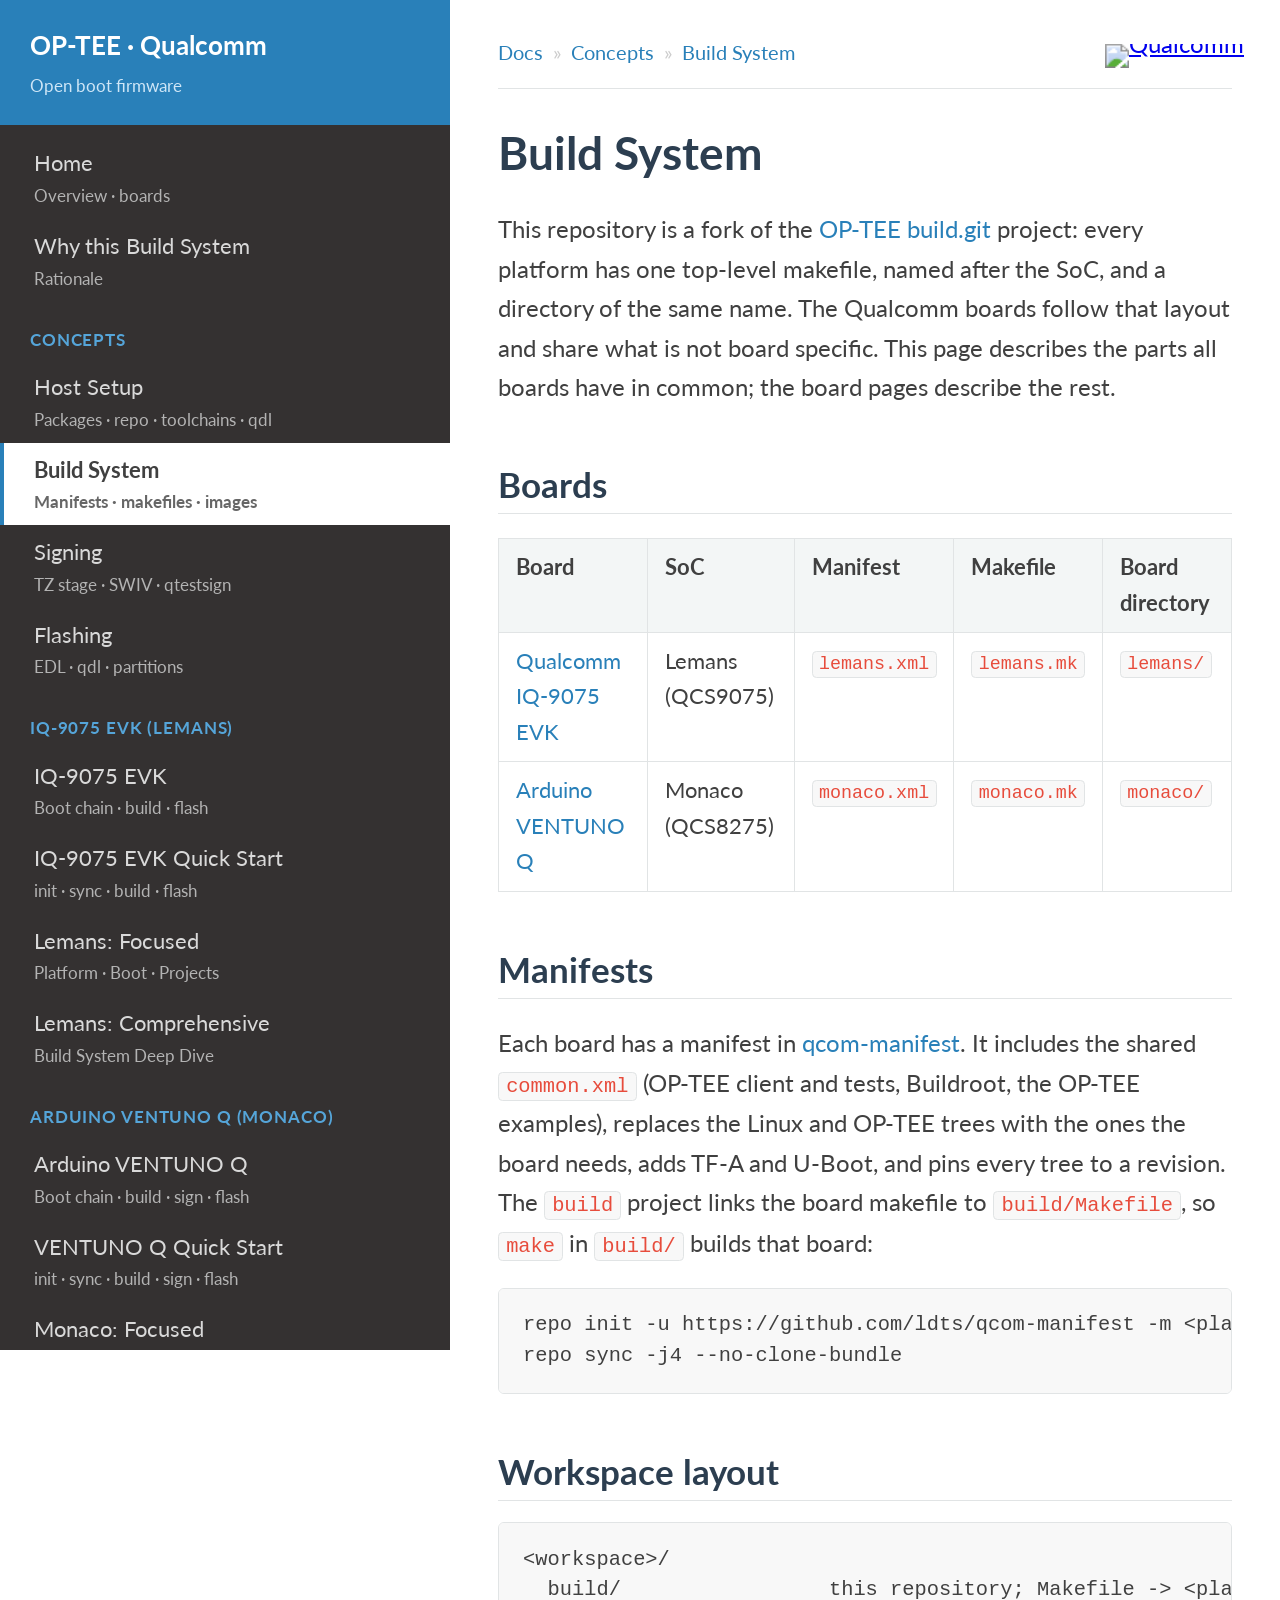
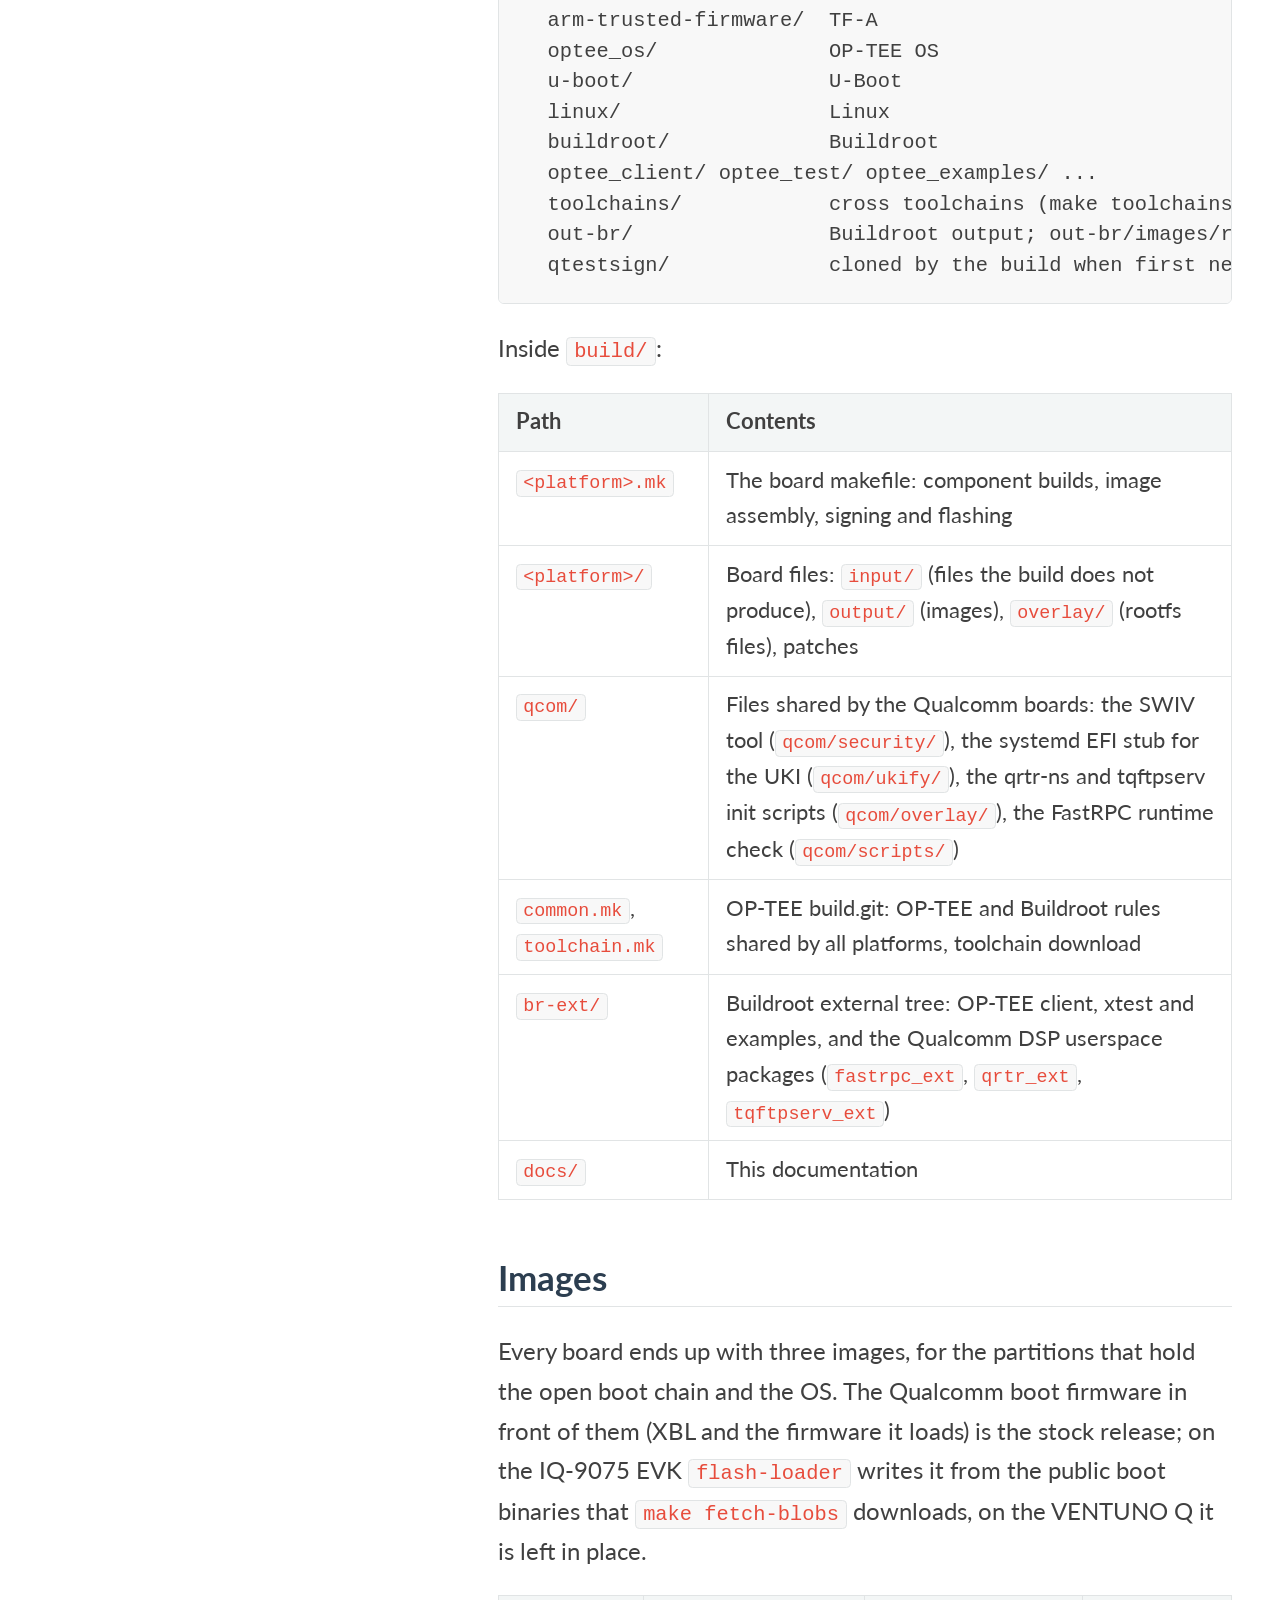
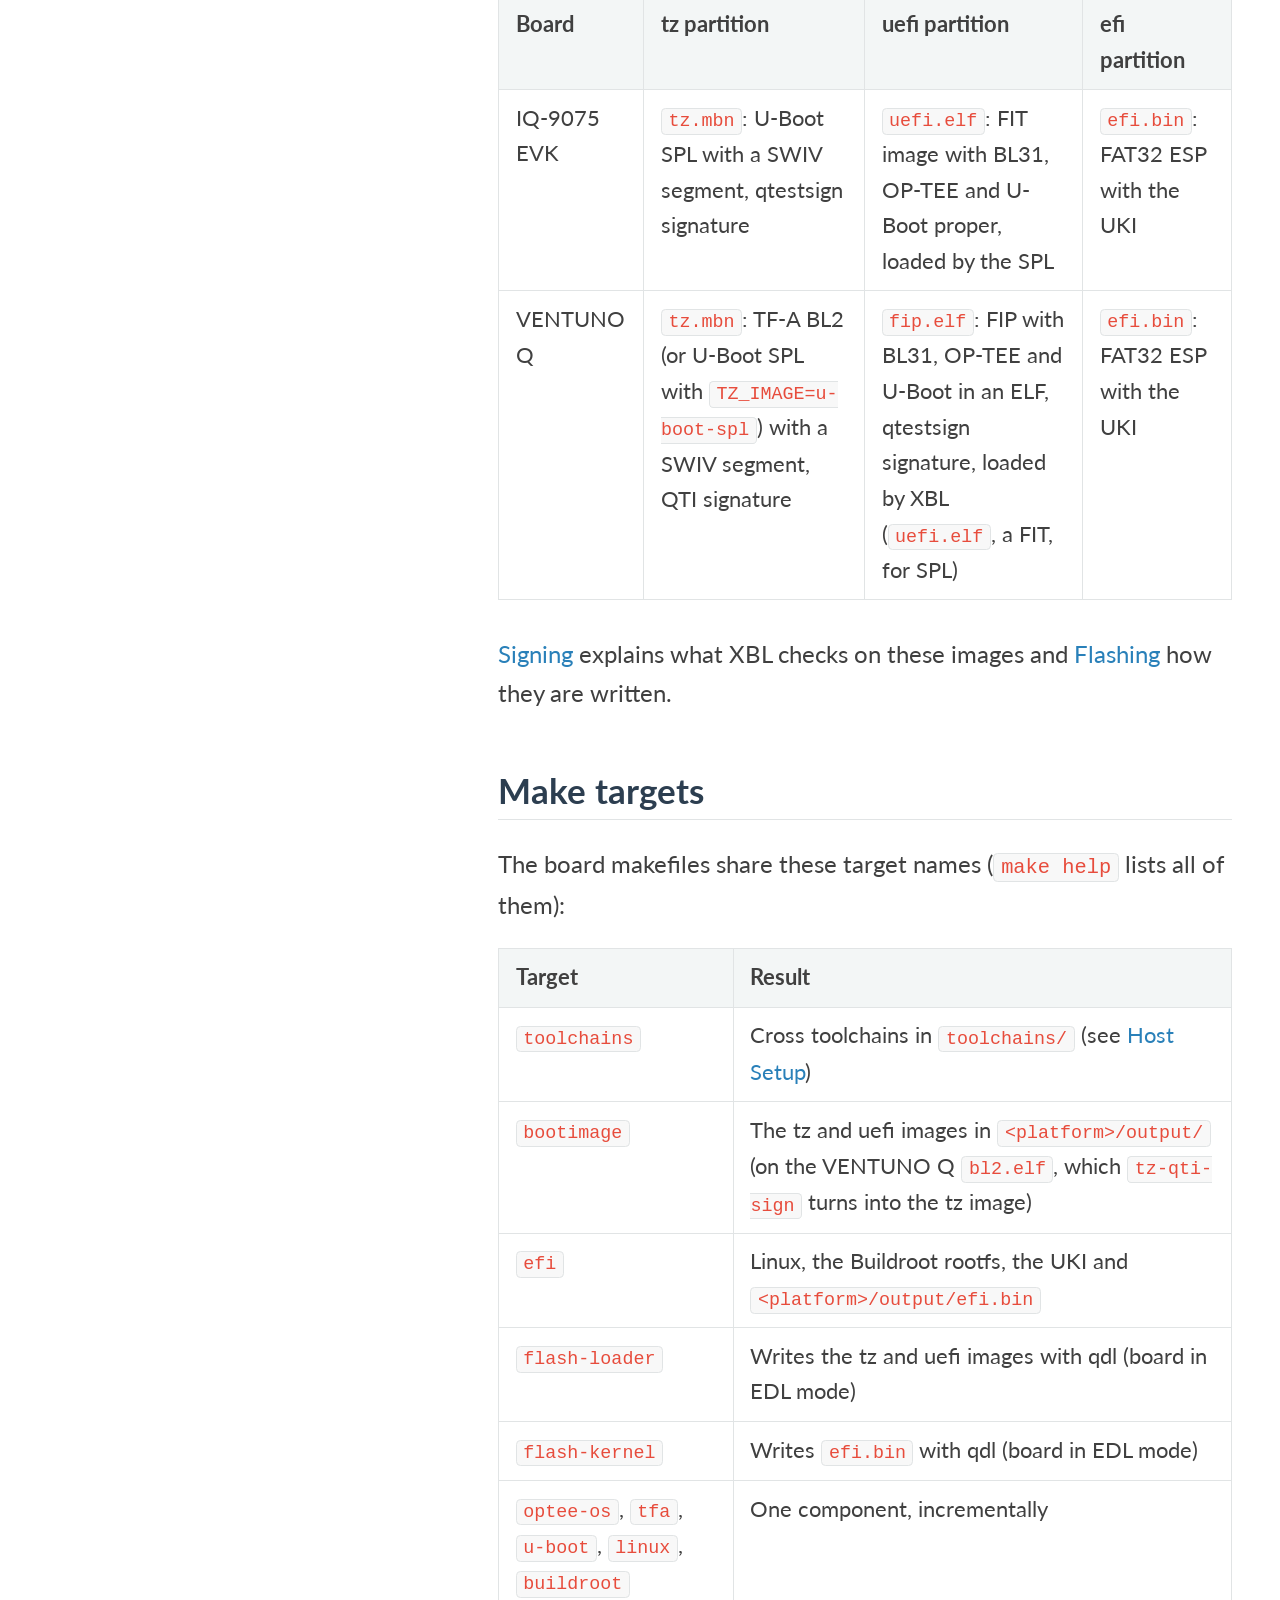
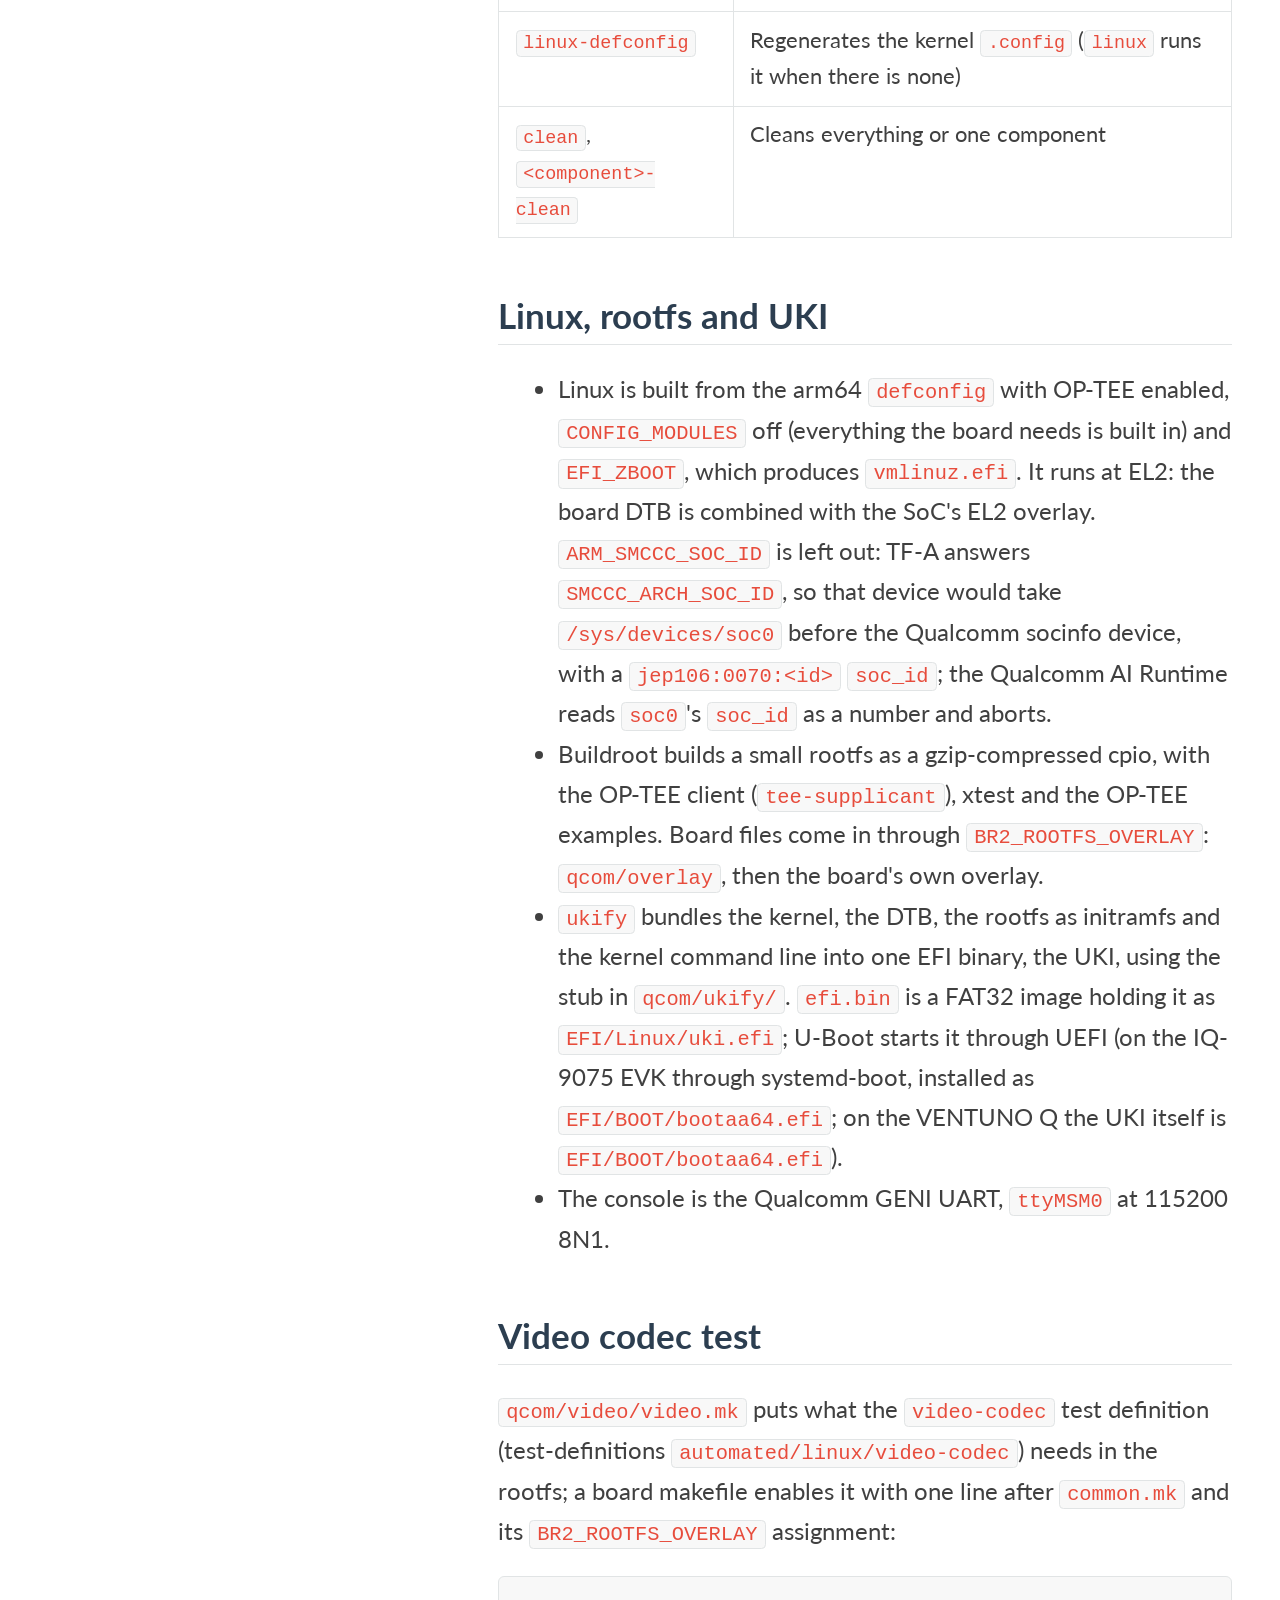
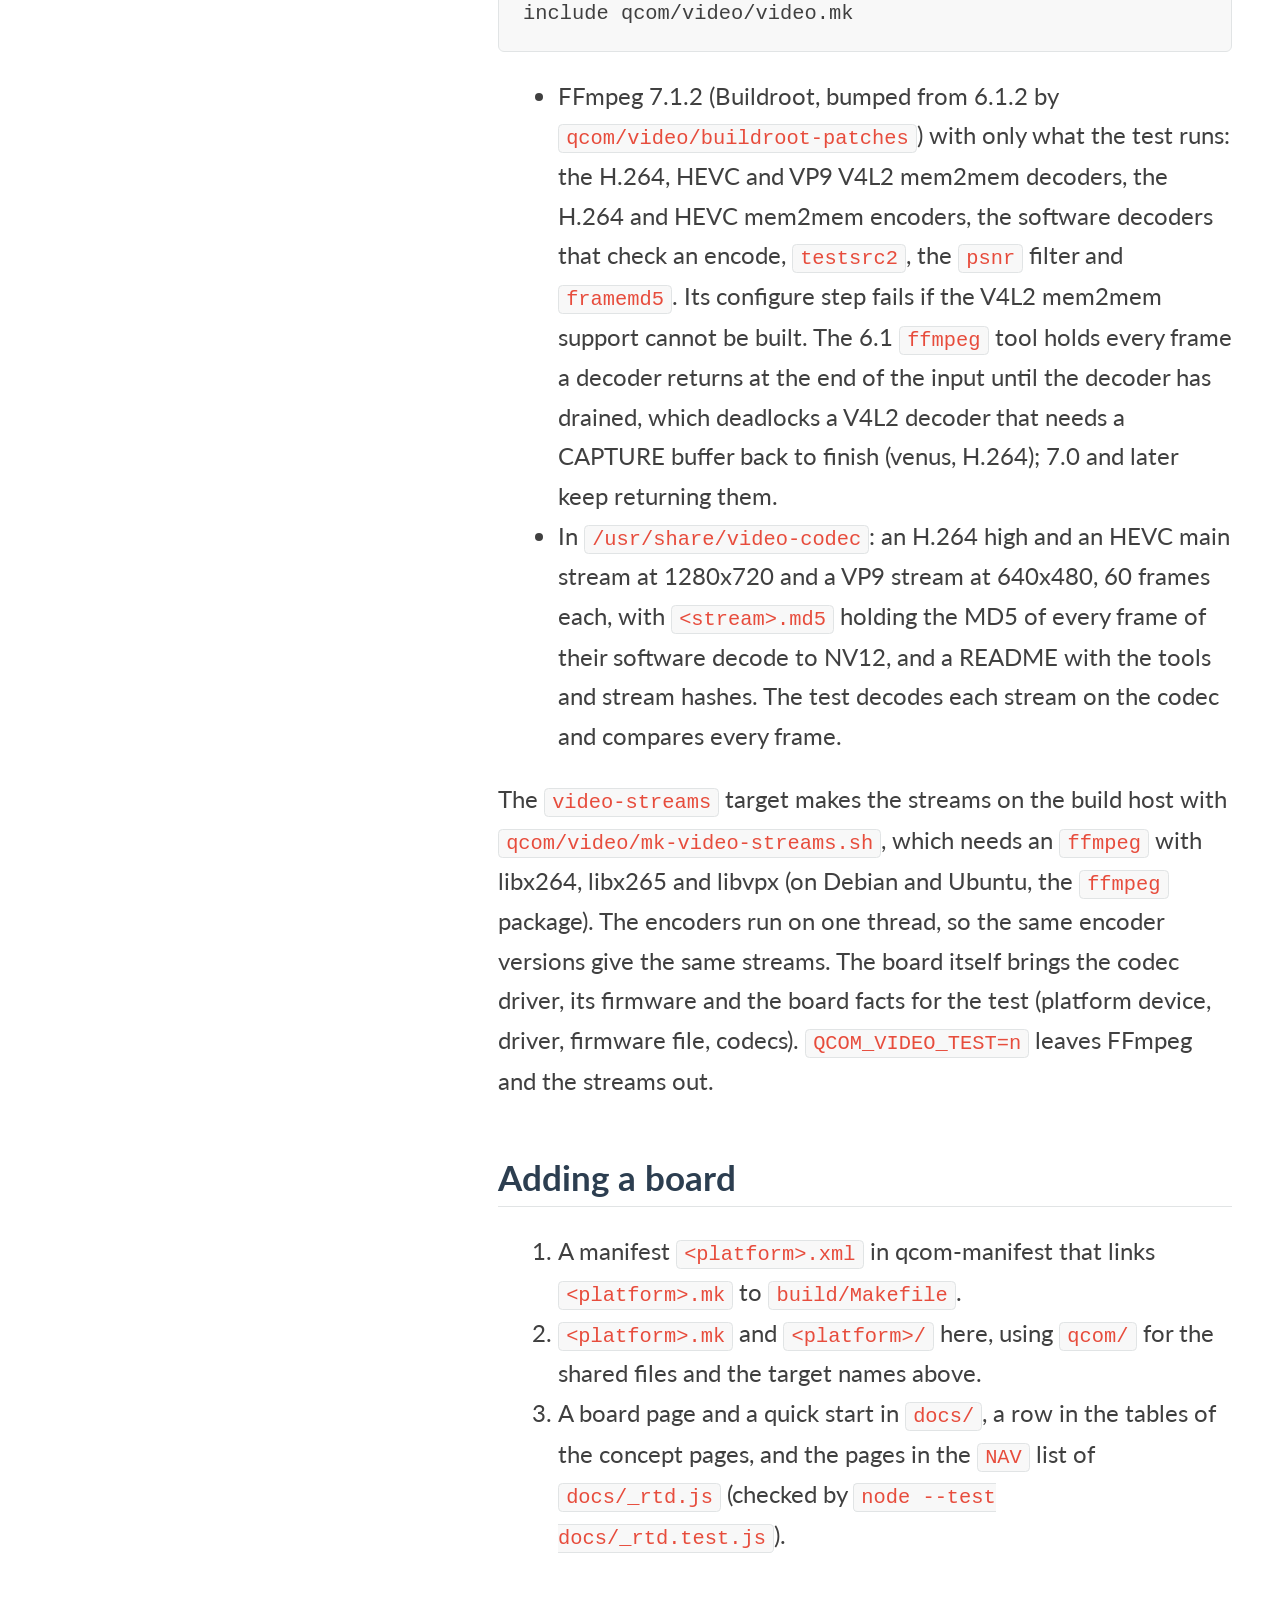
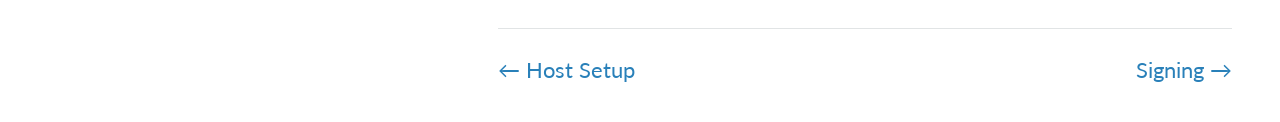
==== commit 42a5d1e3: "qcom: leave the SMCCC SoC ID device out of the board kernels TF-A answers SMCCC_ARCH_SOC_ID on the Q" ====
--- a/docs/build-system.html
+++ b/docs/build-system.html
@@ -107,7 +107,13 @@
     <li>Linux is built from the arm64 <code>defconfig</code> with OP-TEE enabled,
       <code>CONFIG_MODULES</code> off (everything the board needs is built in) and
       <code>EFI_ZBOOT</code>, which produces <code>vmlinuz.efi</code>. It runs at EL2:
-      the board DTB is combined with the SoC's EL2 overlay.</li>
+      the board DTB is combined with the SoC's EL2 overlay.
+      <code>ARM_SMCCC_SOC_ID</code> is left out: TF-A answers
+      <code>SMCCC_ARCH_SOC_ID</code>, so that device would take
+      <code>/sys/devices/soc0</code> before the Qualcomm socinfo device, with a
+      <code>jep106:0070:&lt;id&gt;</code> <code>soc_id</code>; the Qualcomm AI
+      Runtime reads <code>soc0</code>'s <code>soc_id</code> as a number and
+      aborts.</li>
     <li>Buildroot builds a small rootfs as a gzip-compressed cpio, with the OP-TEE
       client (<code>tee-supplicant</code>), xtest and the OP-TEE examples. Board files
       come in through <code>BR2_ROOTFS_OVERLAY</code>: <code>qcom/overlay</code>, then
@@ -132,11 +138,16 @@
   </p>
 <pre>include qcom/video/video.mk</pre>
   <ul>
-    <li>FFmpeg (Buildroot) with only what the test runs: the H.264, HEVC and
-      VP9 V4L2 mem2mem decoders, the H.264 and HEVC mem2mem encoders, the
-      software decoders that check an encode, <code>testsrc2</code>, the
-      <code>psnr</code> filter and <code>framemd5</code>. Its configure step
-      fails if the V4L2 mem2mem support cannot be built.</li>
+    <li>FFmpeg 7.1.2 (Buildroot, bumped from 6.1.2 by
+      <code>qcom/video/buildroot-patches</code>) with only what the test
+      runs: the H.264, HEVC and VP9 V4L2 mem2mem decoders, the H.264 and HEVC
+      mem2mem encoders, the software decoders that check an encode,
+      <code>testsrc2</code>, the <code>psnr</code> filter and
+      <code>framemd5</code>. Its configure step fails if the V4L2 mem2mem
+      support cannot be built. The 6.1 <code>ffmpeg</code> tool holds every
+      frame a decoder returns at the end of the input until the decoder has
+      drained, which deadlocks a V4L2 decoder that needs a CAPTURE buffer
+      back to finish (venus, H.264); 7.0 and later keep returning them.</li>
     <li>In <code>/usr/share/video-codec</code>: an H.264 high and an HEVC main
       stream at 1280x720 and a VP9 stream at 640x480, 60 frames each, with
       <code>&lt;stream&gt;.md5</code> holding the MD5 of every frame of their
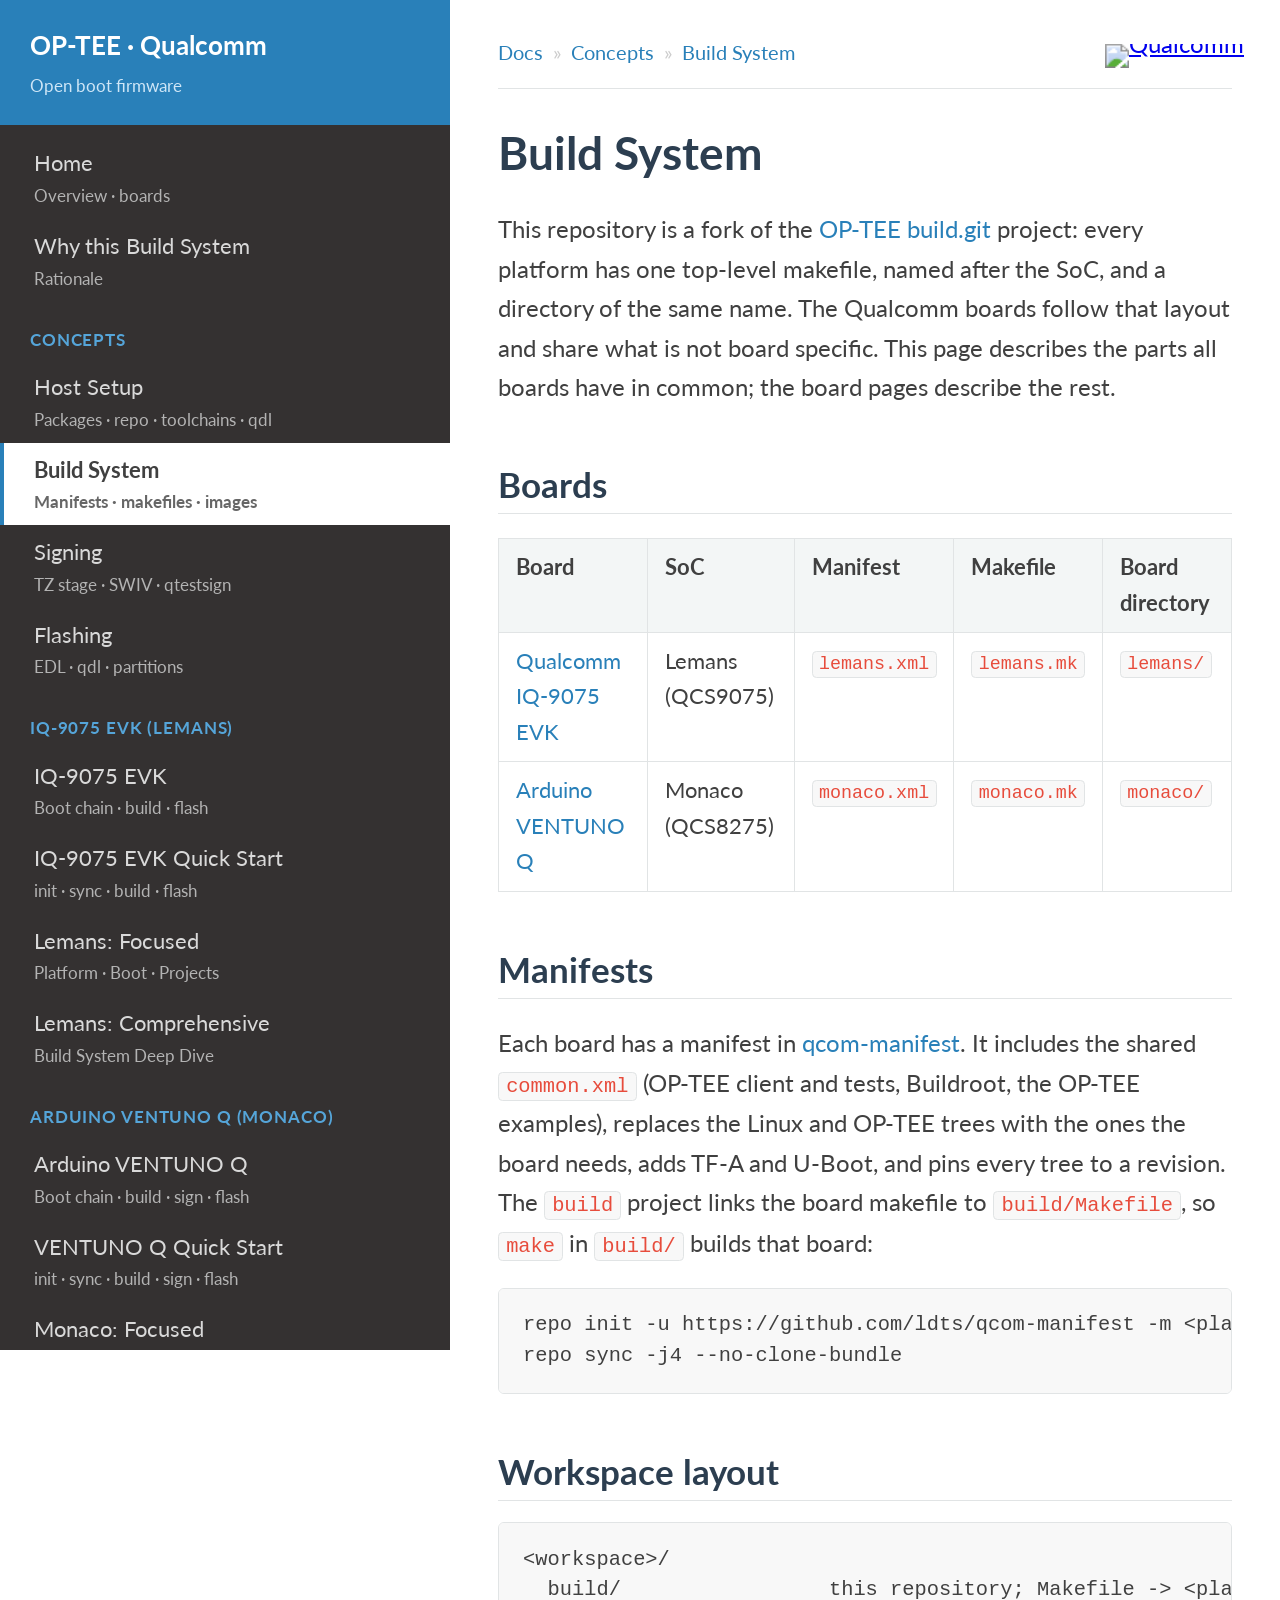
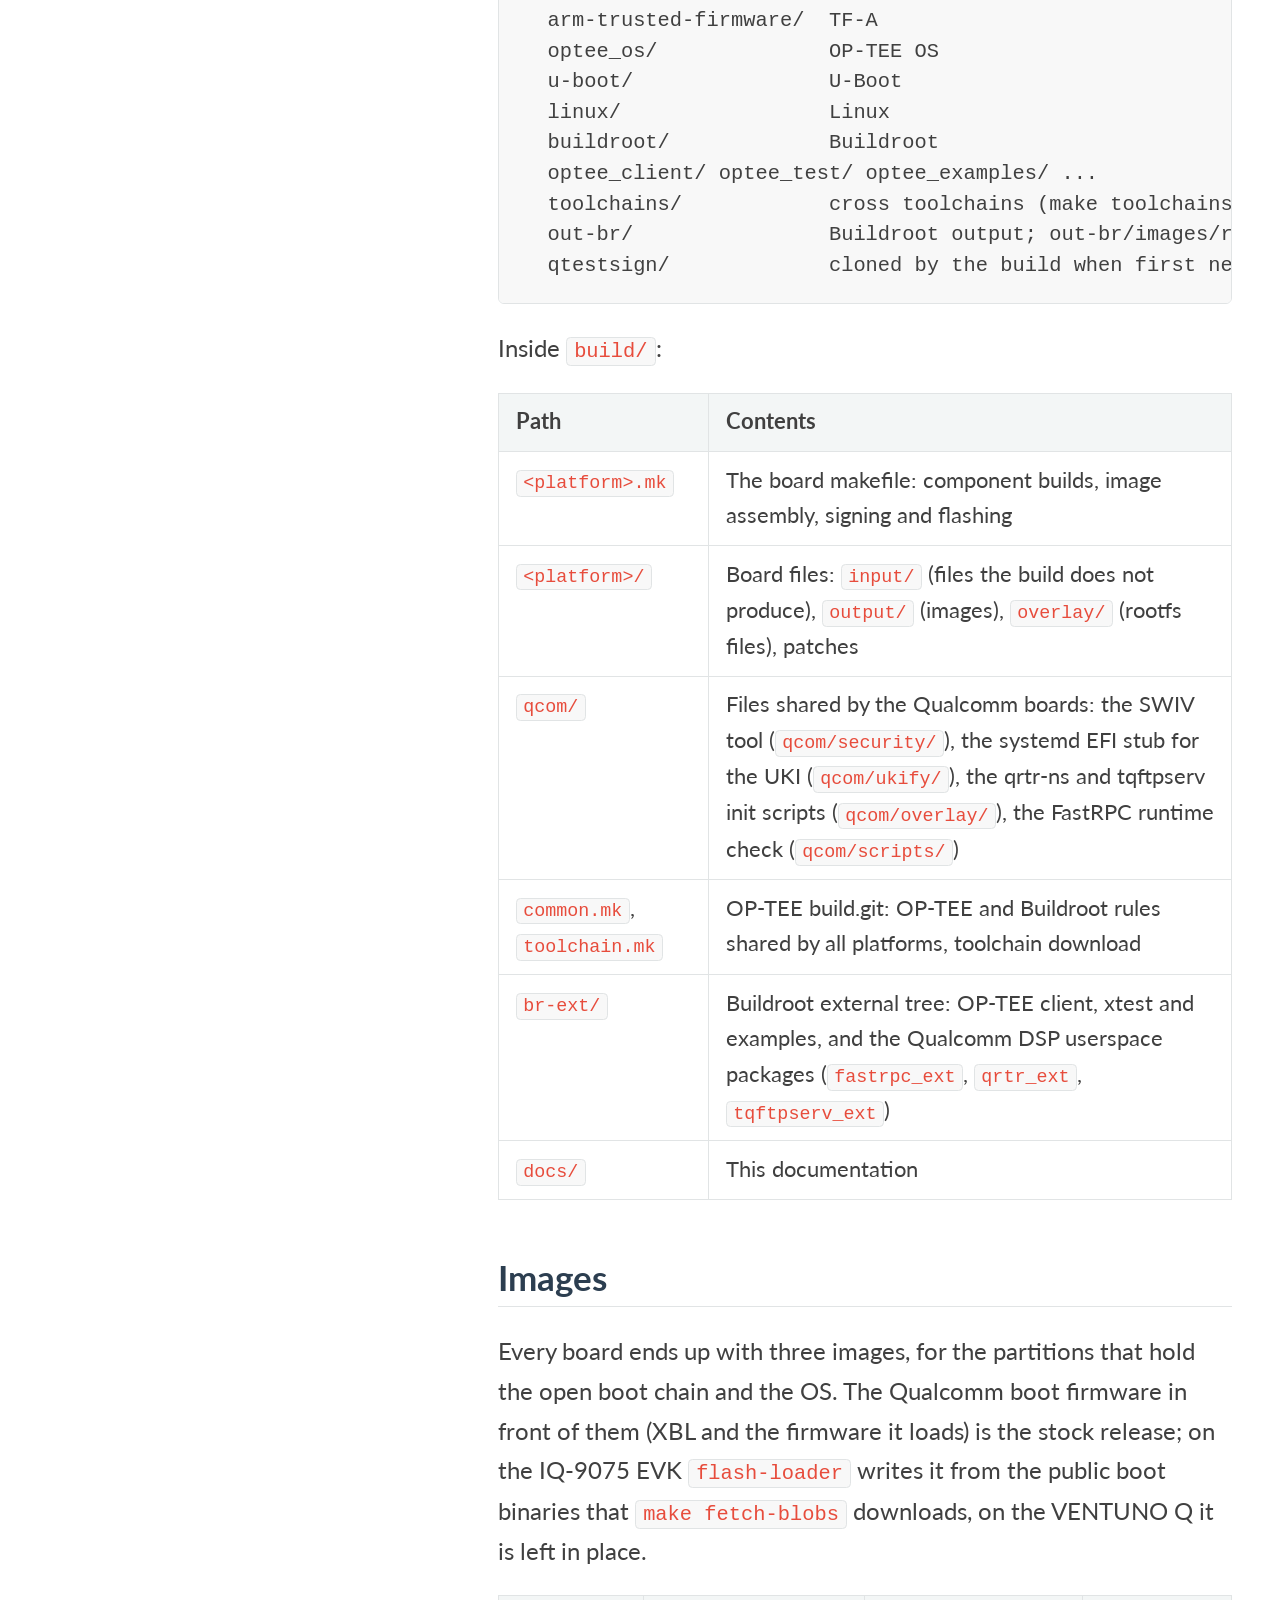
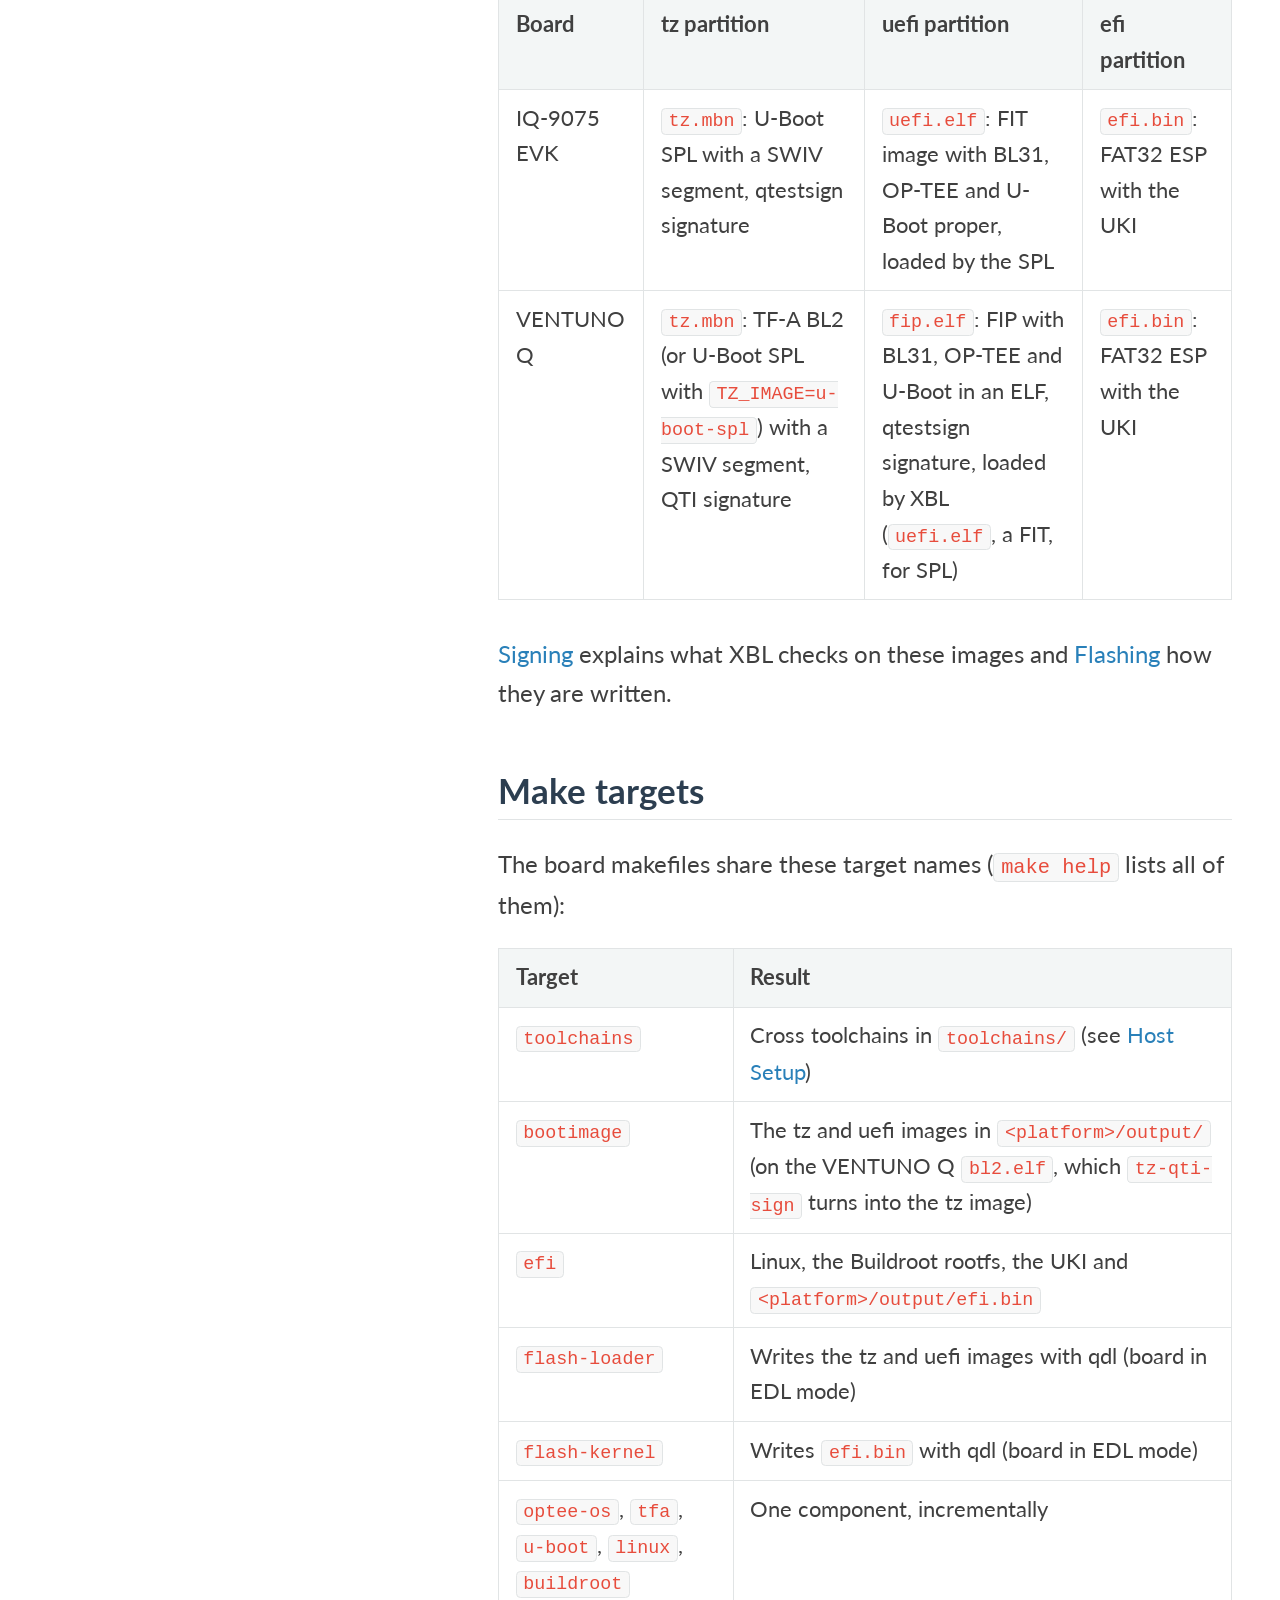
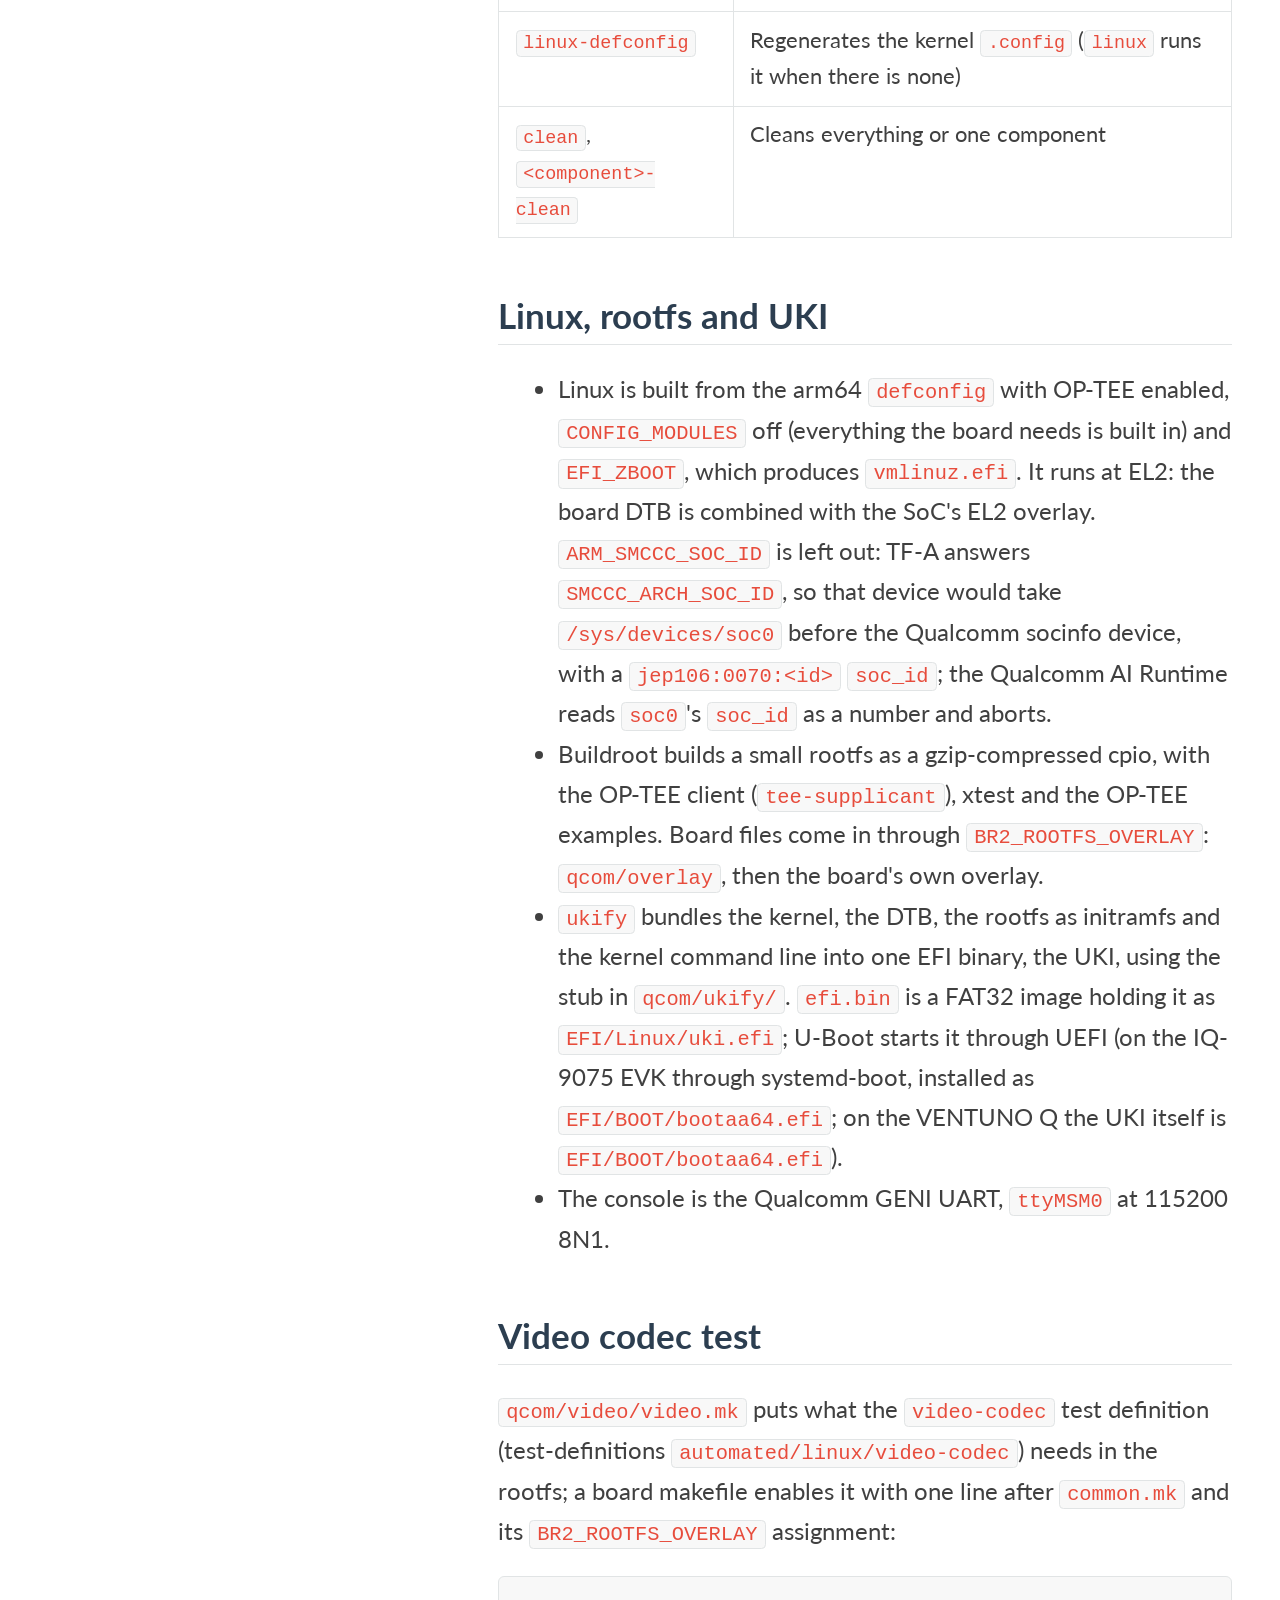
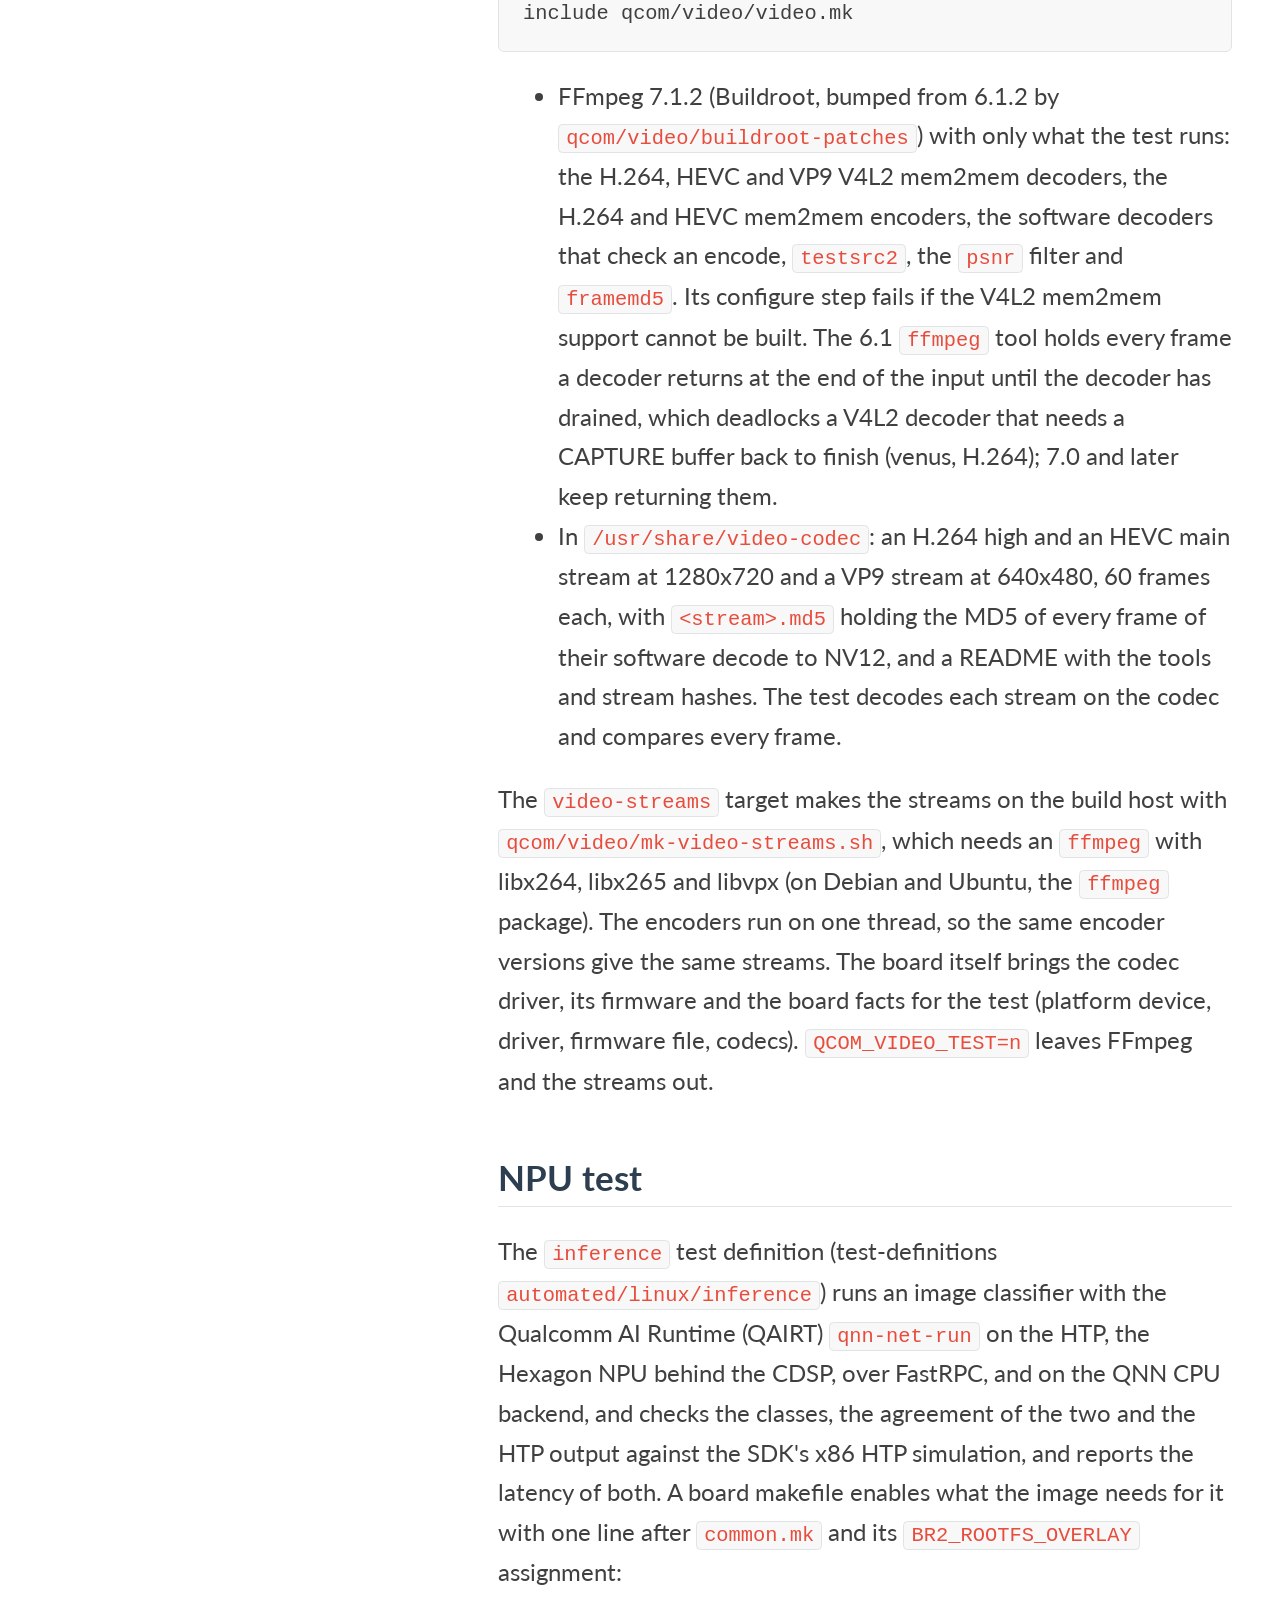
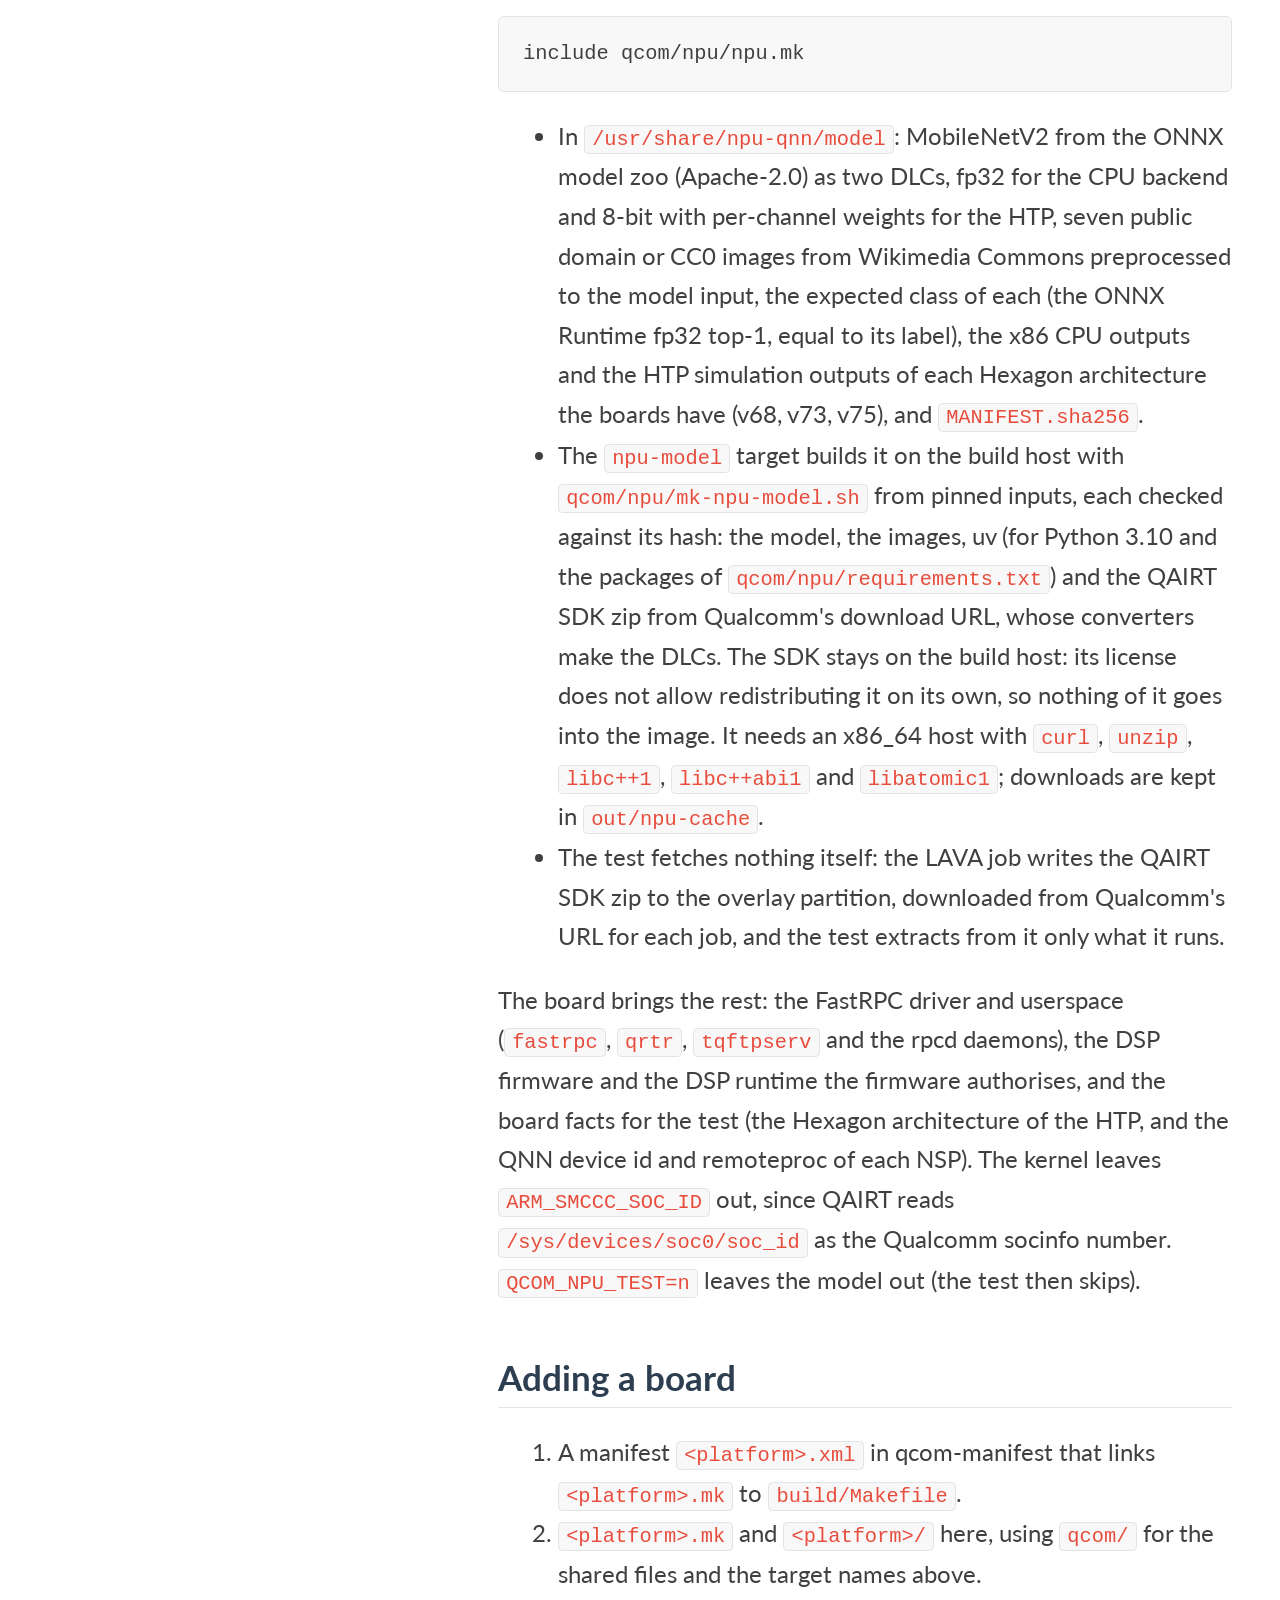
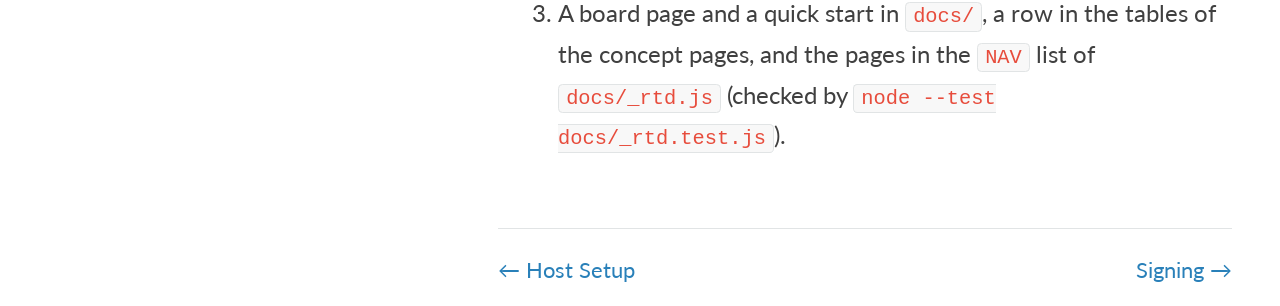
==== commit 25d059c2: "qcom: add the inference test model The inference test runs an image classifier with the Qualcomm AI " ====
--- a/docs/build-system.html
+++ b/docs/build-system.html
@@ -165,6 +165,51 @@
     leaves FFmpeg and the streams out.
   </p>
 
+  <h2 id="npu-test">NPU test</h2>
+  <p>
+    The <code>inference</code> test definition (test-definitions
+    <code>automated/linux/inference</code>) runs an image classifier with the
+    Qualcomm AI Runtime (QAIRT) <code>qnn-net-run</code> on the HTP, the
+    Hexagon NPU behind the CDSP, over FastRPC, and on the QNN CPU backend, and
+    checks the classes, the agreement of the two and the HTP output against
+    the SDK's x86 HTP simulation, and reports the latency of both. A board
+    makefile enables what the image needs for it with one line after
+    <code>common.mk</code> and its <code>BR2_ROOTFS_OVERLAY</code> assignment:
+  </p>
+<pre>include qcom/npu/npu.mk</pre>
+  <ul>
+    <li>In <code>/usr/share/npu-qnn/model</code>: MobileNetV2 from the ONNX
+      model zoo (Apache-2.0) as two DLCs, fp32 for the CPU backend and 8-bit
+      with per-channel weights for the HTP, seven public domain or CC0 images
+      from Wikimedia Commons preprocessed to the model input, the expected
+      class of each (the ONNX Runtime fp32 top-1, equal to its label), the x86
+      CPU outputs and the HTP simulation outputs of each Hexagon architecture
+      the boards have (v68, v73, v75), and <code>MANIFEST.sha256</code>.</li>
+    <li>The <code>npu-model</code> target builds it on the build host with
+      <code>qcom/npu/mk-npu-model.sh</code> from pinned inputs, each checked
+      against its hash: the model, the images, uv (for Python 3.10 and the
+      packages of <code>qcom/npu/requirements.txt</code>) and the QAIRT SDK
+      zip from Qualcomm's download URL, whose converters make the DLCs. The
+      SDK stays on the build host: its license does not allow redistributing
+      it on its own, so nothing of it goes into the image. It needs an x86_64
+      host with <code>curl</code>, <code>unzip</code>, <code>libc++1</code>,
+      <code>libc++abi1</code> and <code>libatomic1</code>; downloads are kept
+      in <code>out/npu-cache</code>.</li>
+    <li>The test fetches nothing itself: the LAVA job writes the QAIRT SDK zip
+      to the overlay partition, downloaded from Qualcomm's URL for each job,
+      and the test extracts from it only what it runs.</li>
+  </ul>
+  <p>
+    The board brings the rest: the FastRPC driver and userspace
+    (<code>fastrpc</code>, <code>qrtr</code>, <code>tqftpserv</code> and the
+    rpcd daemons), the DSP firmware and the DSP runtime the firmware
+    authorises, and the board facts for the test (the Hexagon architecture
+    of the HTP, and the QNN device id and remoteproc of each NSP). The
+    kernel leaves <code>ARM_SMCCC_SOC_ID</code> out, since QAIRT reads
+    <code>/sys/devices/soc0/soc_id</code> as the Qualcomm socinfo number.
+    <code>QCOM_NPU_TEST=n</code> leaves the model out (the test then skips).
+  </p>
+
   <h2 id="board-files">Adding a board</h2>
   <ol>
     <li>A manifest <code>&lt;platform&gt;.xml</code> in qcom-manifest that links
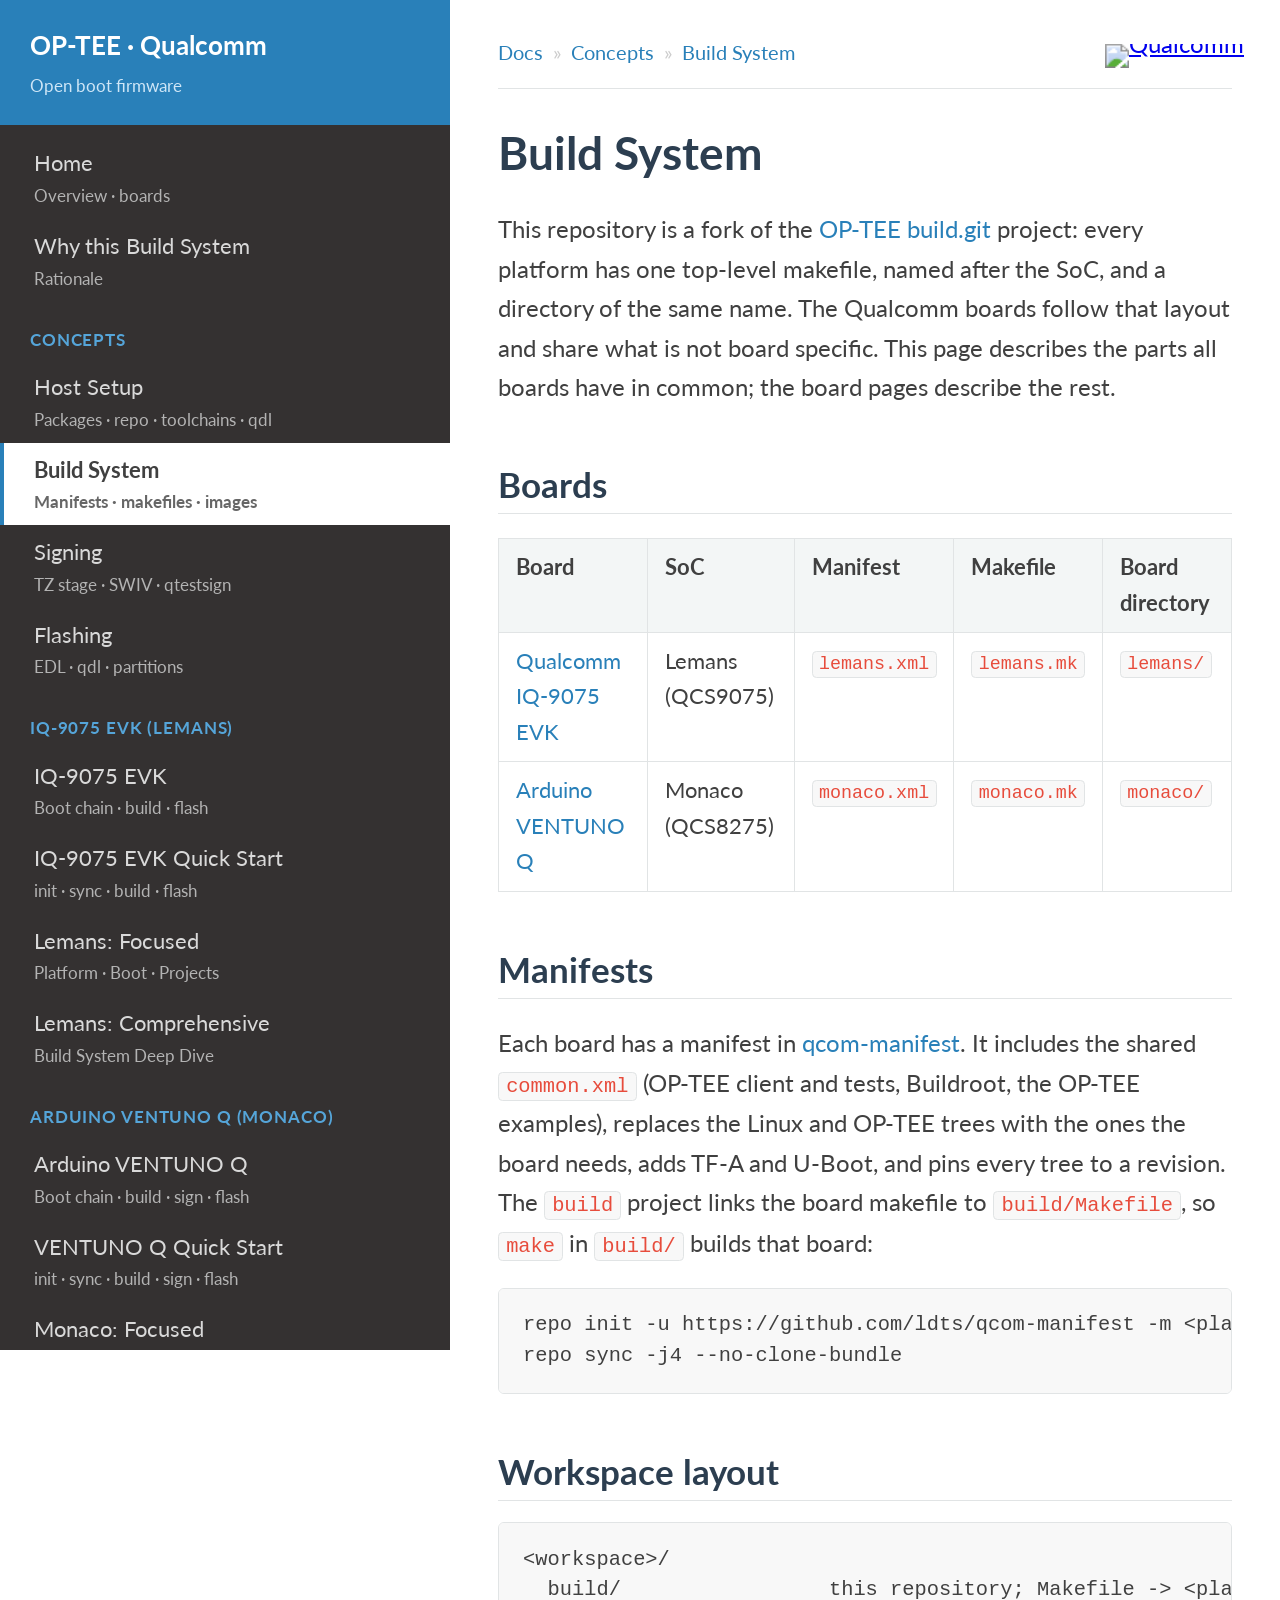
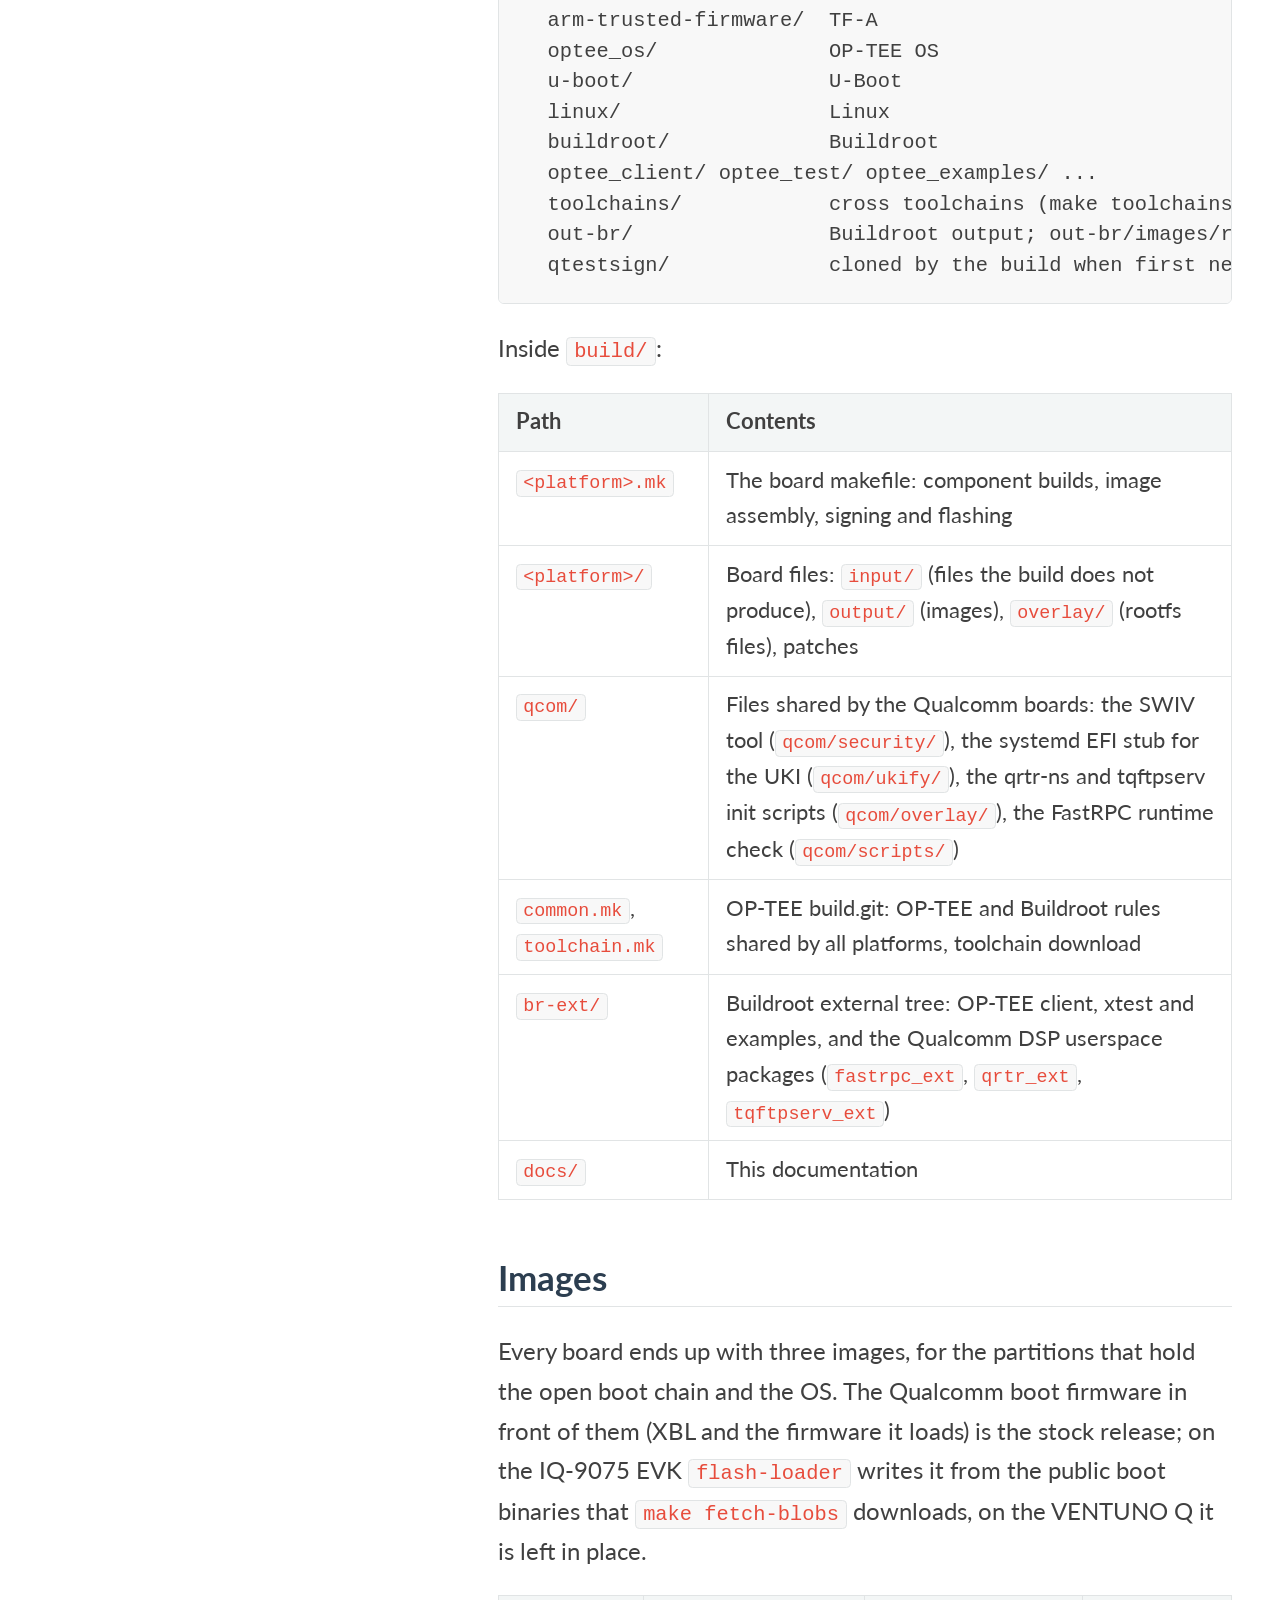
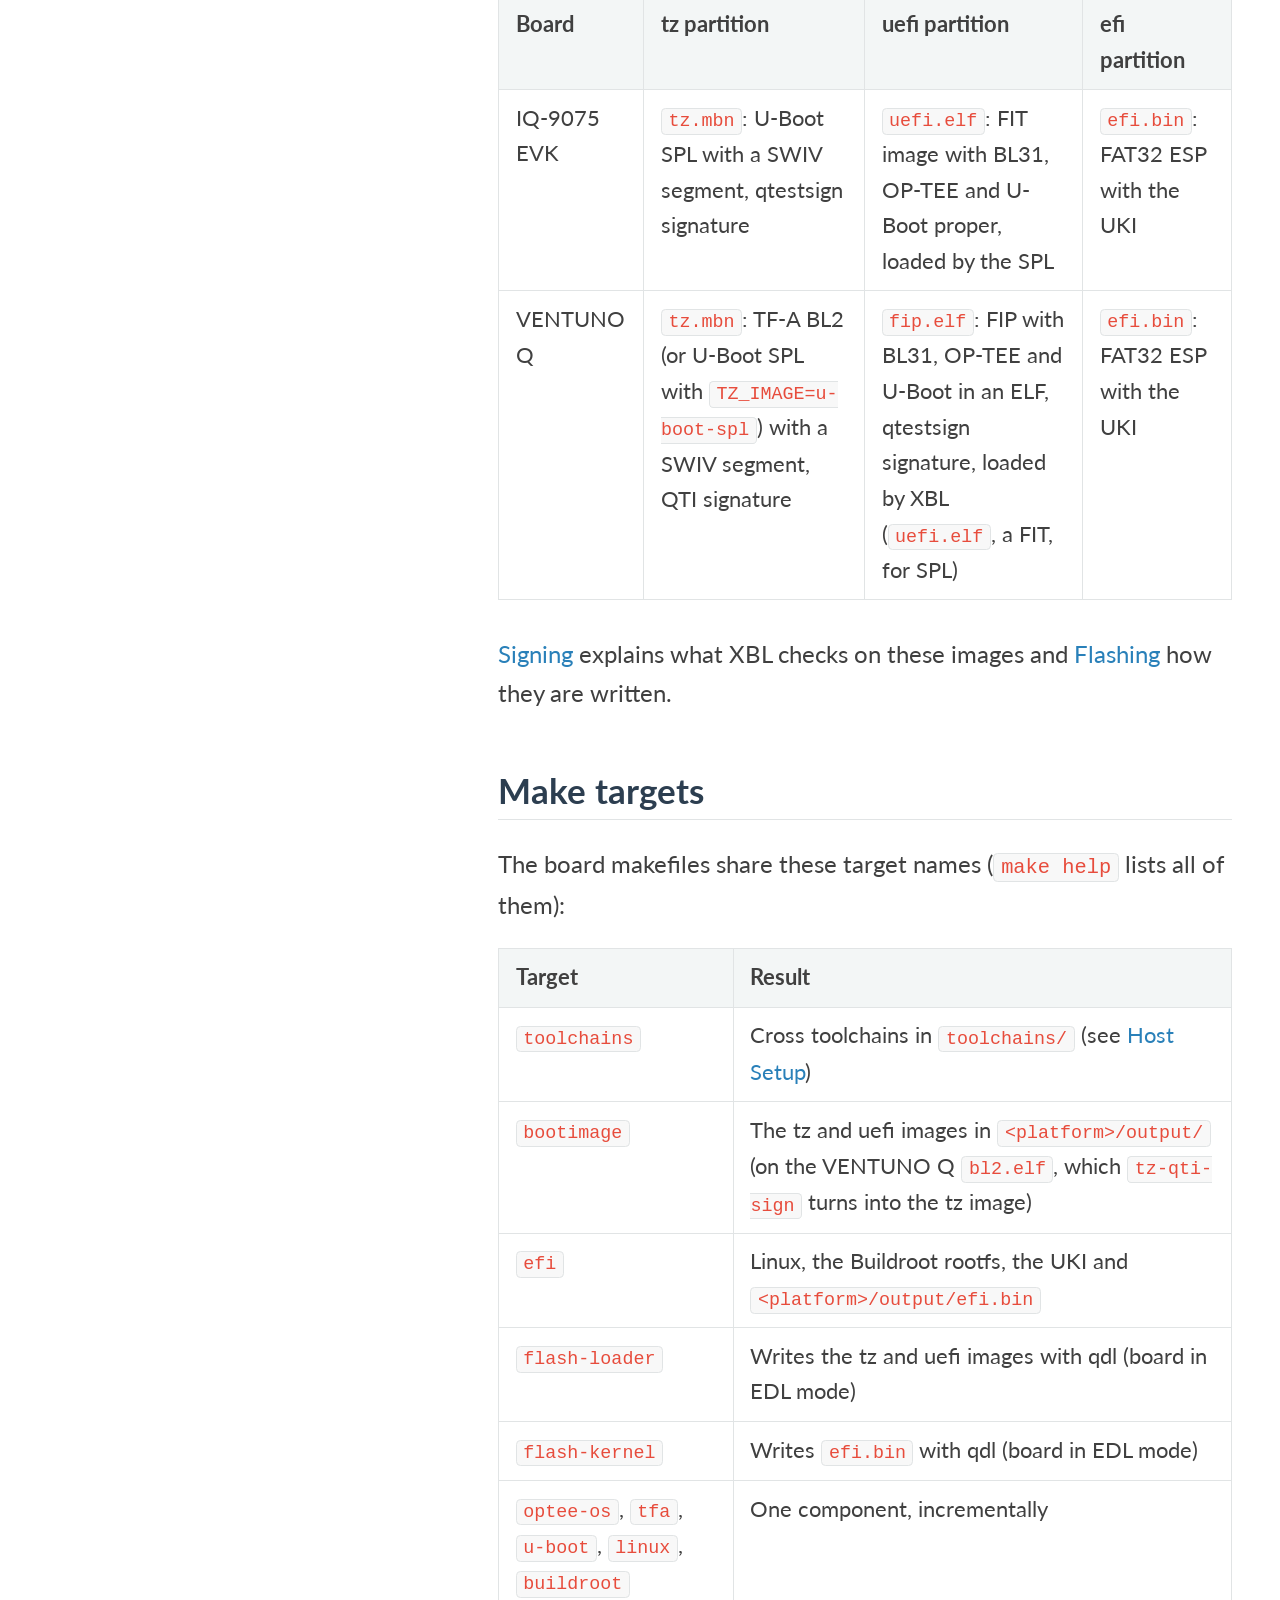
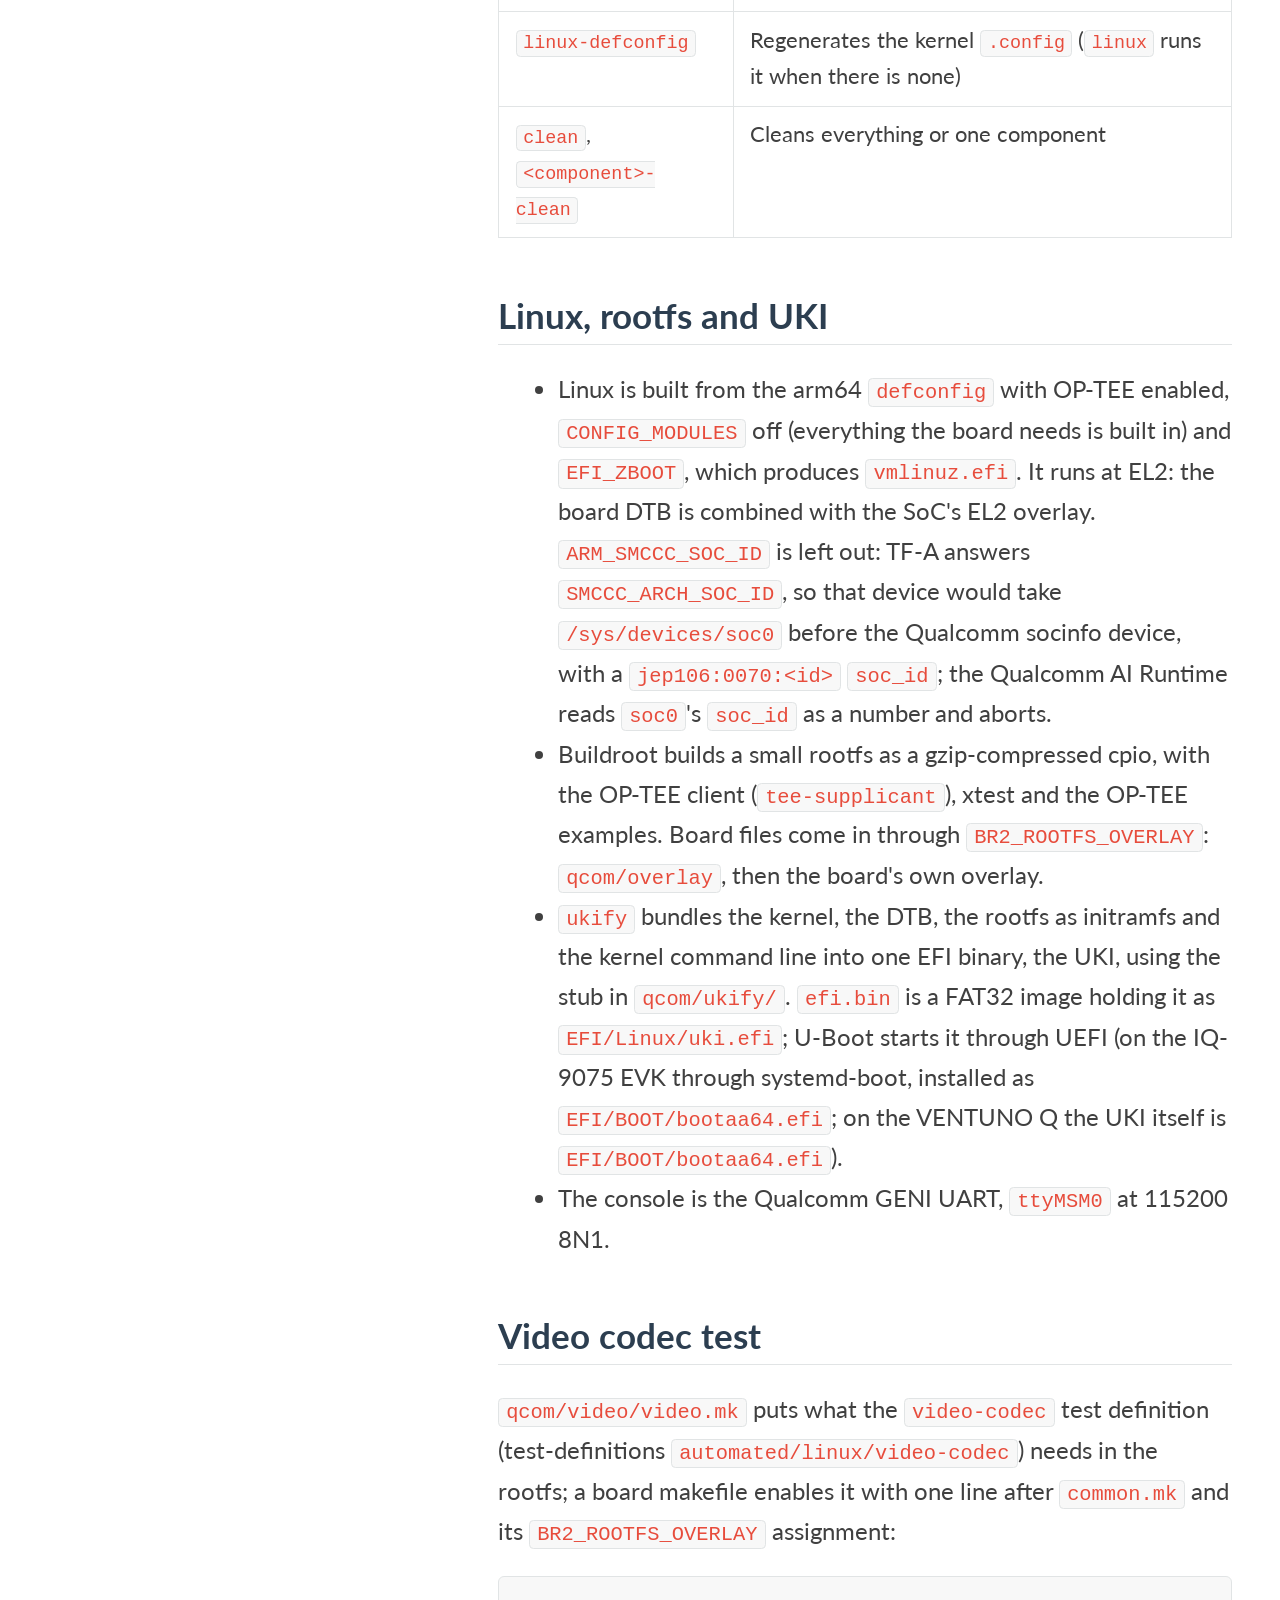
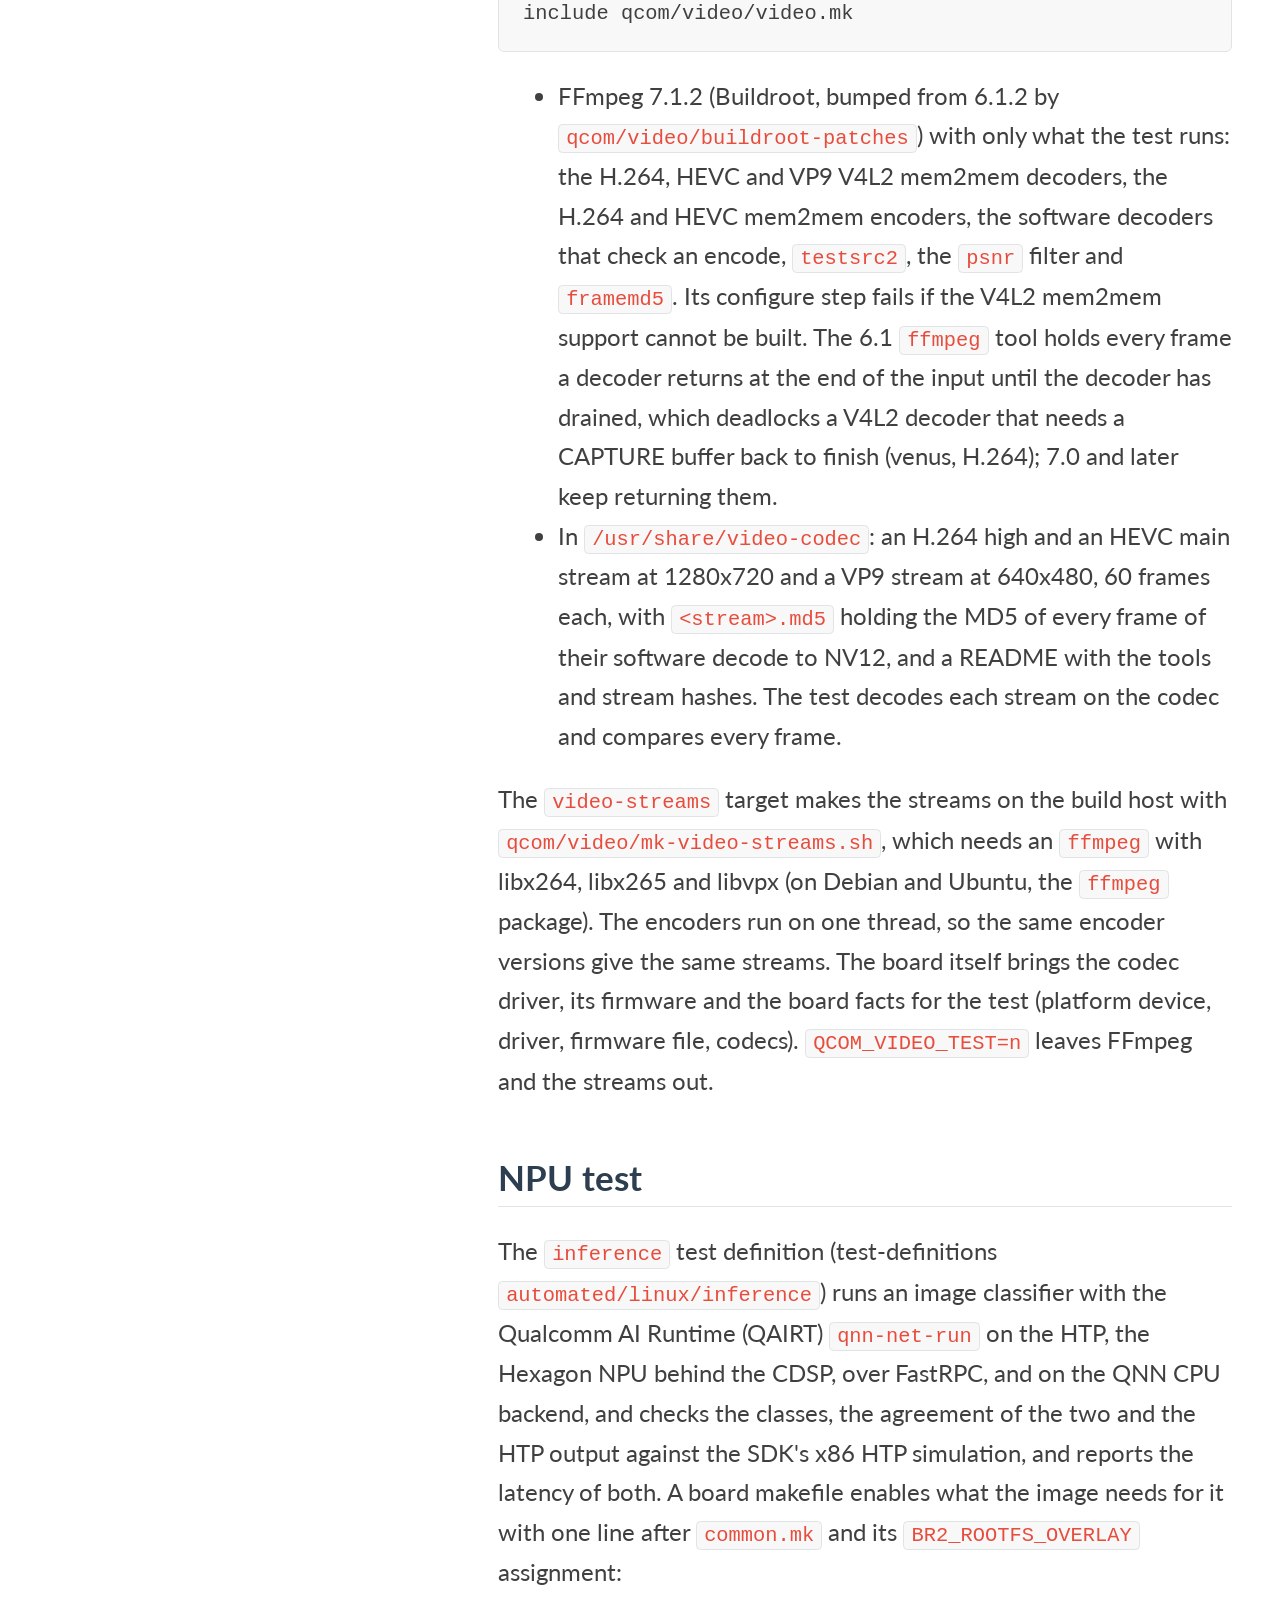
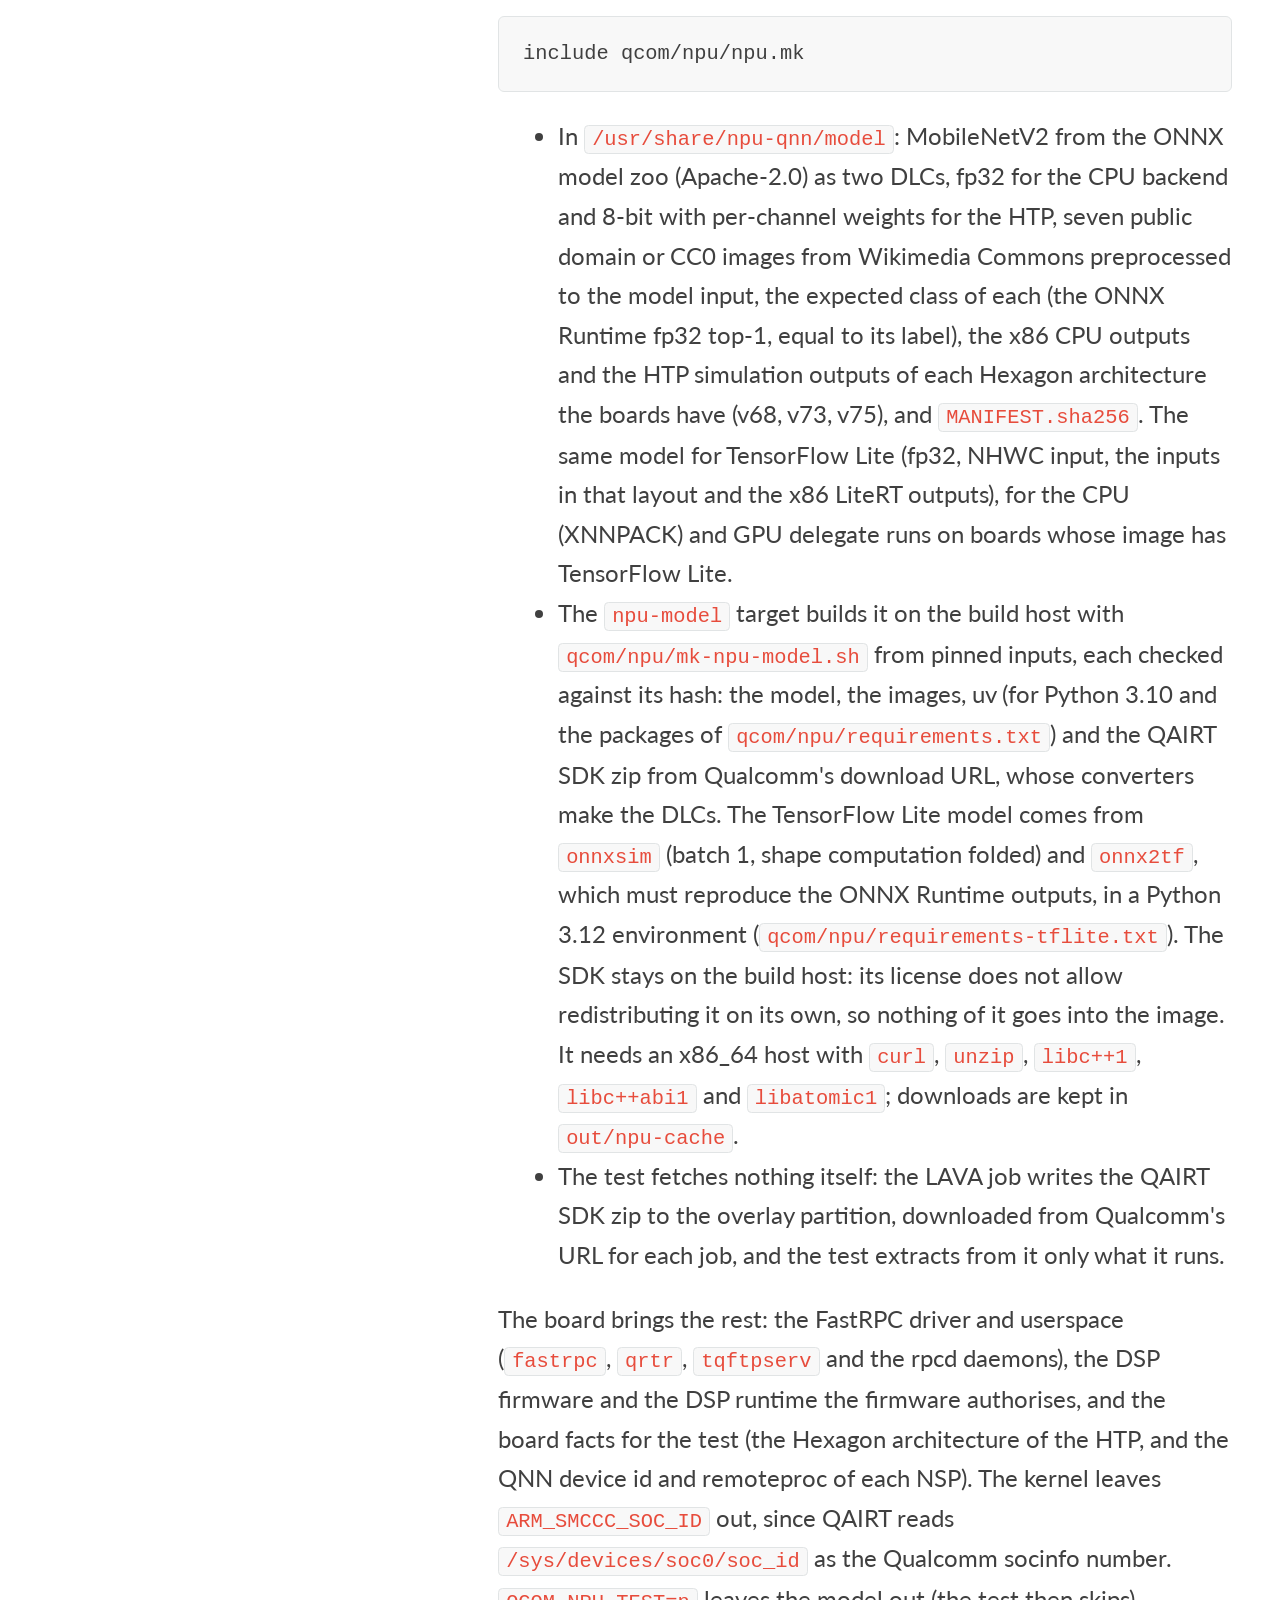
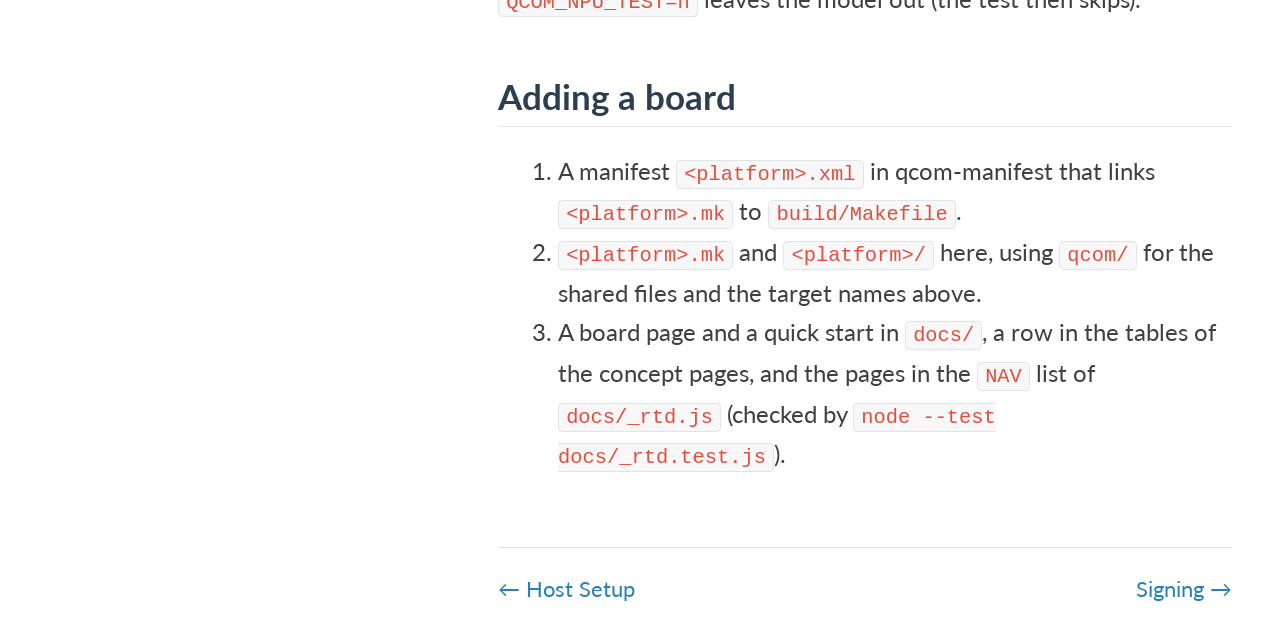
==== commit 97d15f08: "qcom: add a TensorFlow Lite build of the test model The inference test runs the model through QAIRT," ====
--- a/docs/build-system.html
+++ b/docs/build-system.html
@@ -184,12 +184,19 @@
       from Wikimedia Commons preprocessed to the model input, the expected
       class of each (the ONNX Runtime fp32 top-1, equal to its label), the x86
       CPU outputs and the HTP simulation outputs of each Hexagon architecture
-      the boards have (v68, v73, v75), and <code>MANIFEST.sha256</code>.</li>
+      the boards have (v68, v73, v75), and <code>MANIFEST.sha256</code>. The
+      same model for TensorFlow Lite (fp32, NHWC input, the inputs in that
+      layout and the x86 LiteRT outputs), for the CPU (XNNPACK) and GPU
+      delegate runs on boards whose image has TensorFlow Lite.</li>
     <li>The <code>npu-model</code> target builds it on the build host with
       <code>qcom/npu/mk-npu-model.sh</code> from pinned inputs, each checked
       against its hash: the model, the images, uv (for Python 3.10 and the
       packages of <code>qcom/npu/requirements.txt</code>) and the QAIRT SDK
       zip from Qualcomm's download URL, whose converters make the DLCs. The
+      TensorFlow Lite model comes from <code>onnxsim</code> (batch 1, shape
+      computation folded) and <code>onnx2tf</code>, which must reproduce the
+      ONNX Runtime outputs, in a Python 3.12 environment
+      (<code>qcom/npu/requirements-tflite.txt</code>). The
       SDK stays on the build host: its license does not allow redistributing
       it on its own, so nothing of it goes into the image. It needs an x86_64
       host with <code>curl</code>, <code>unzip</code>, <code>libc++1</code>,
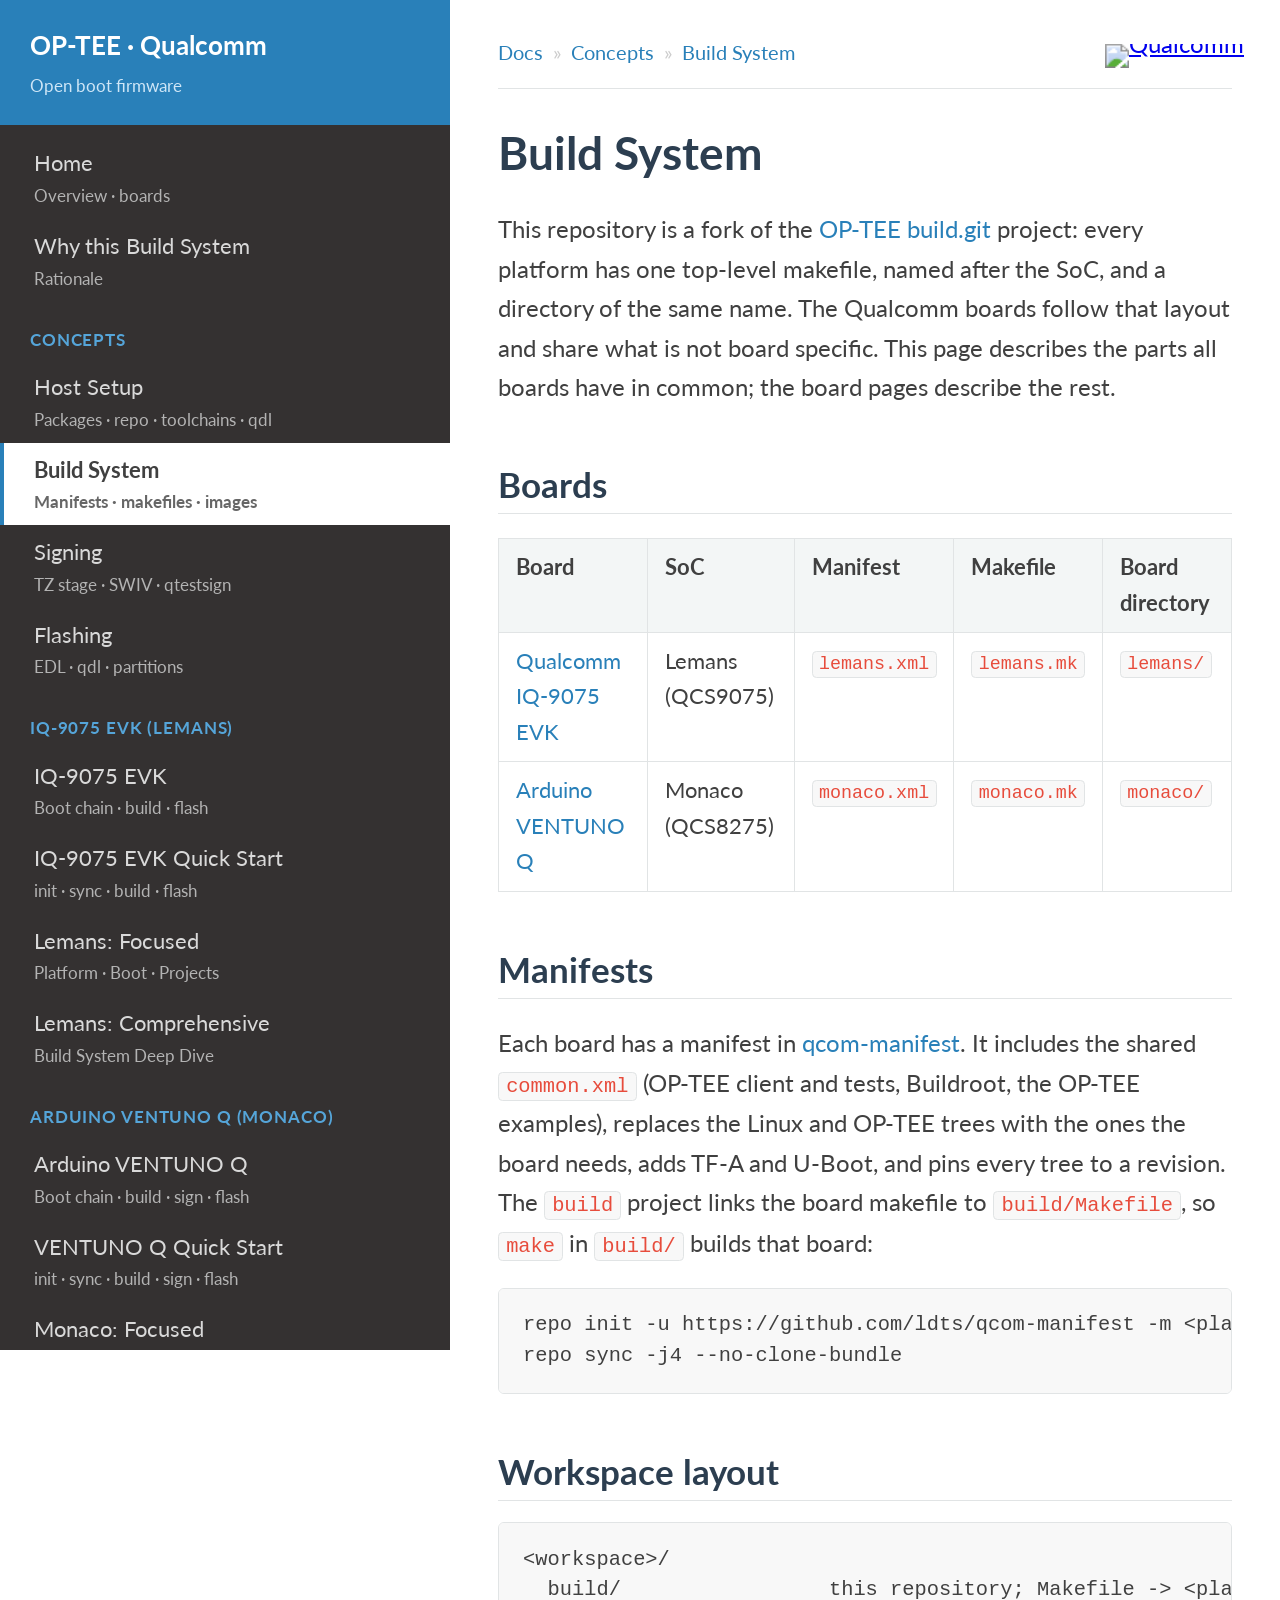
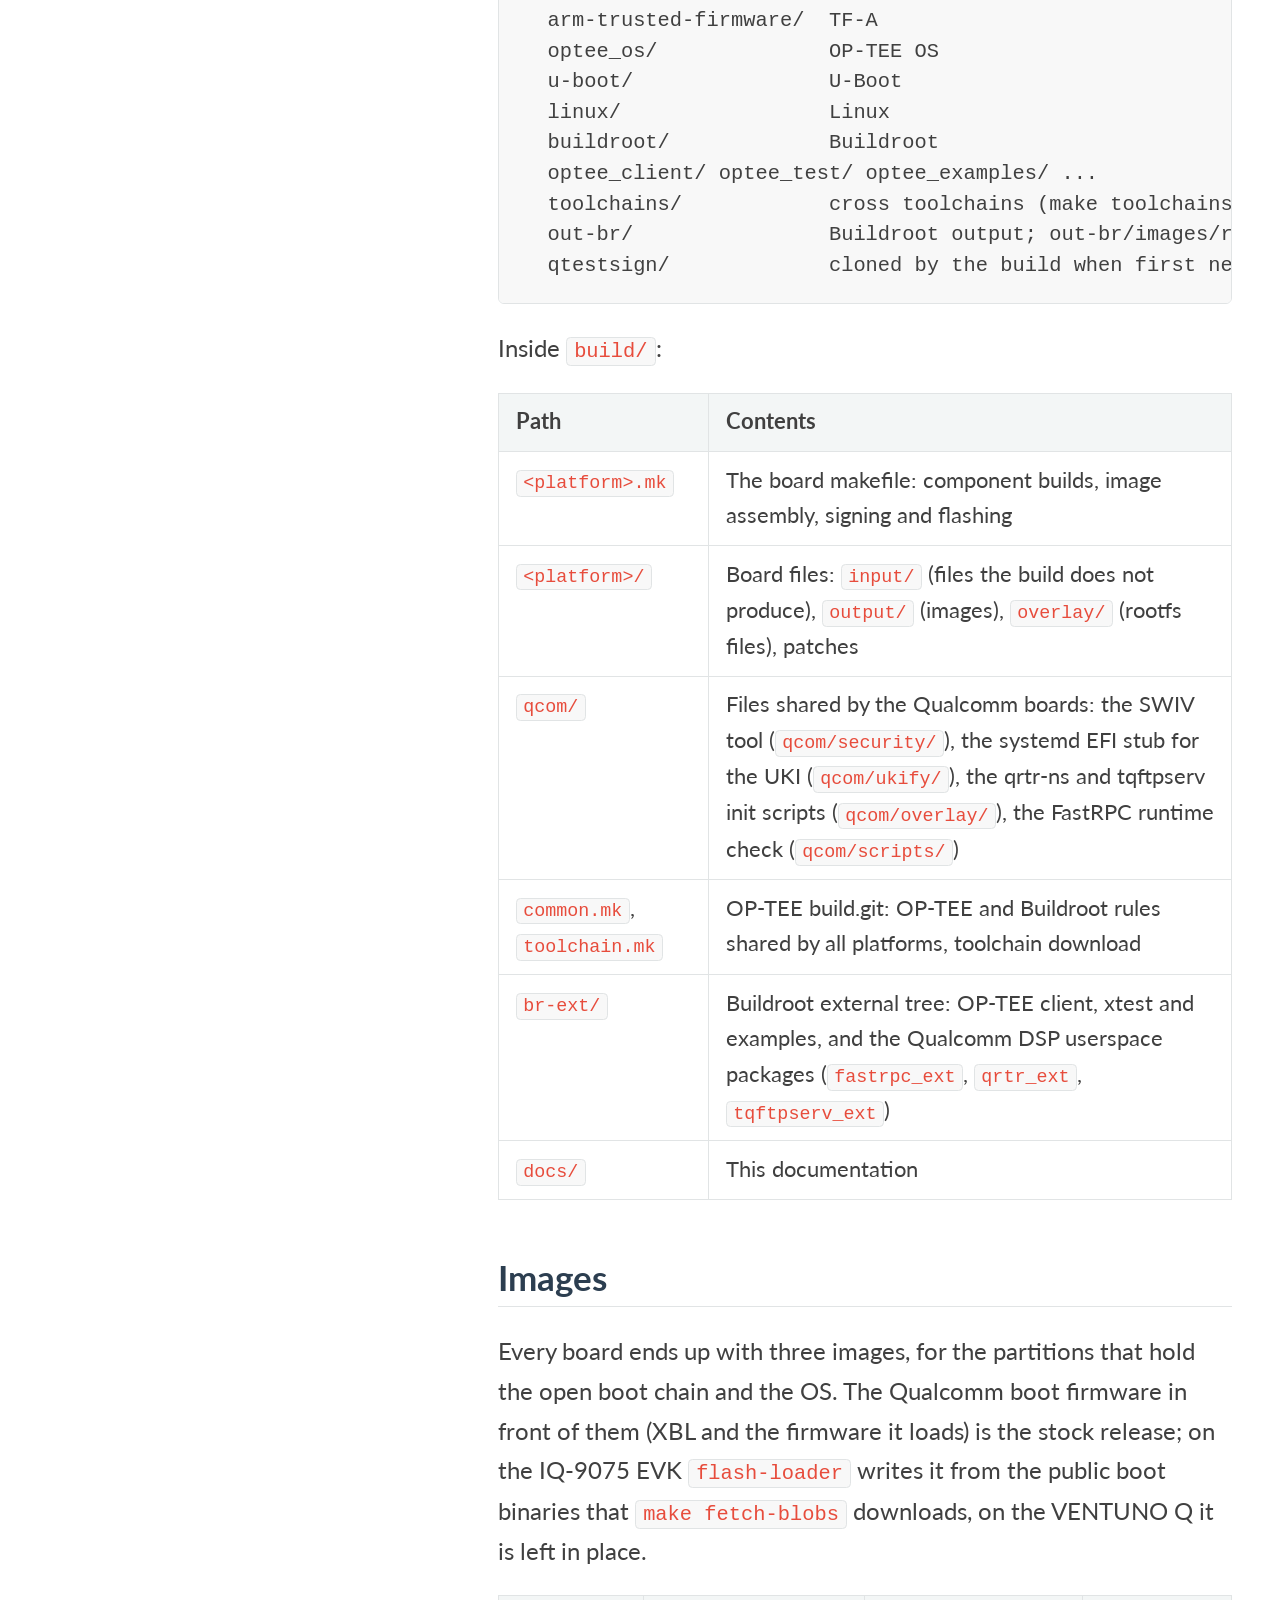
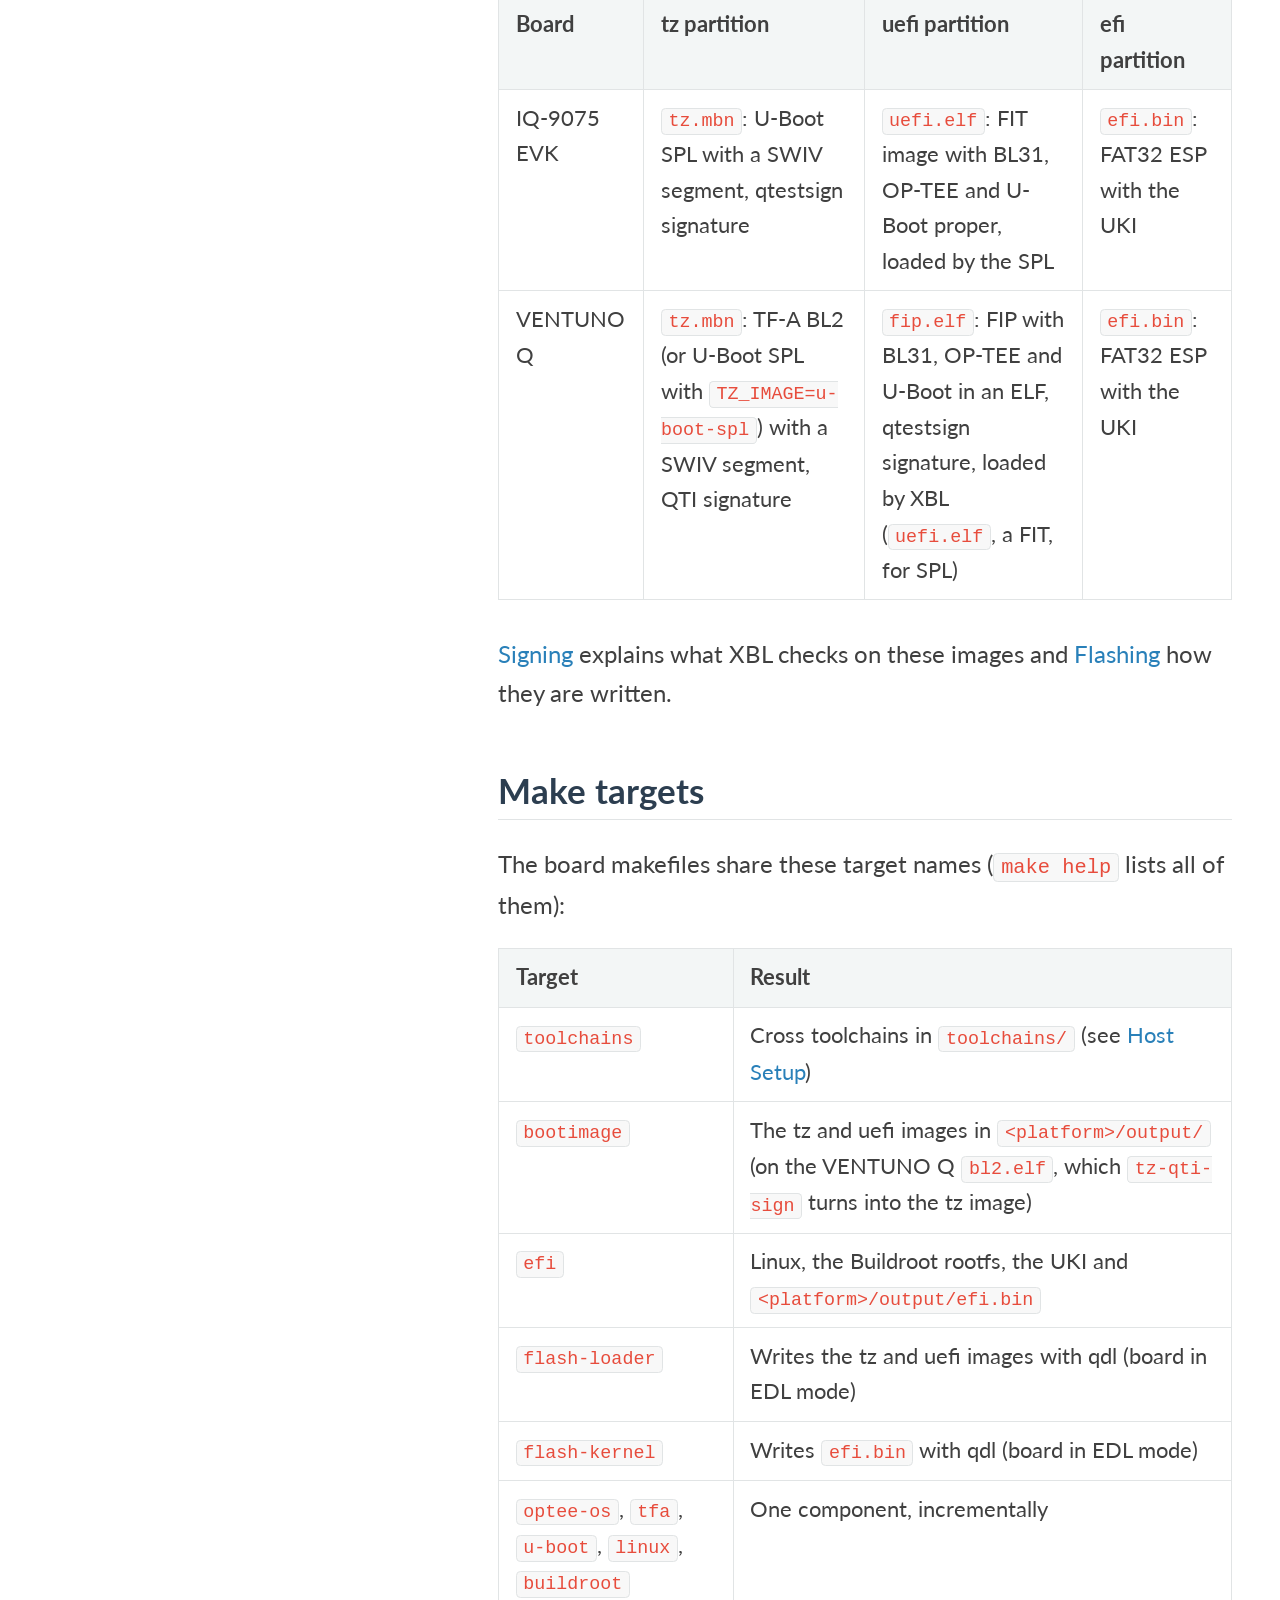
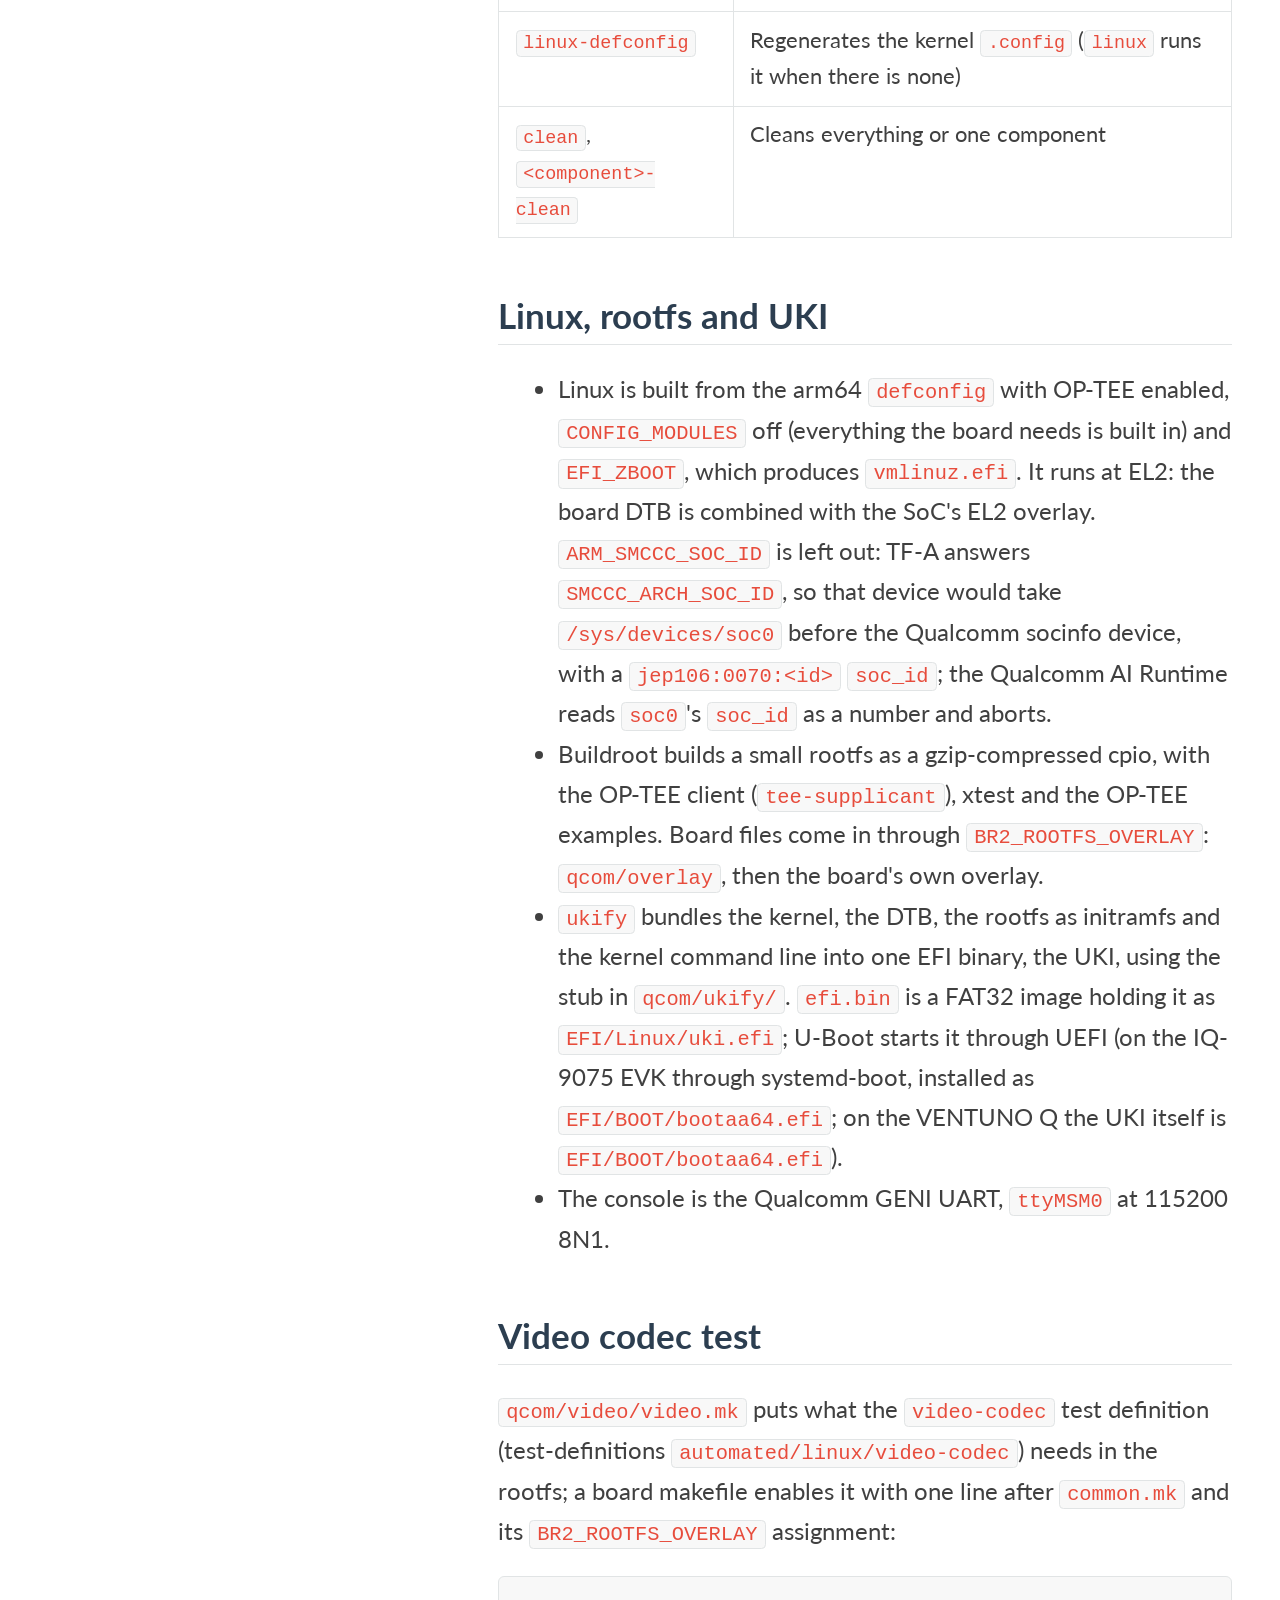
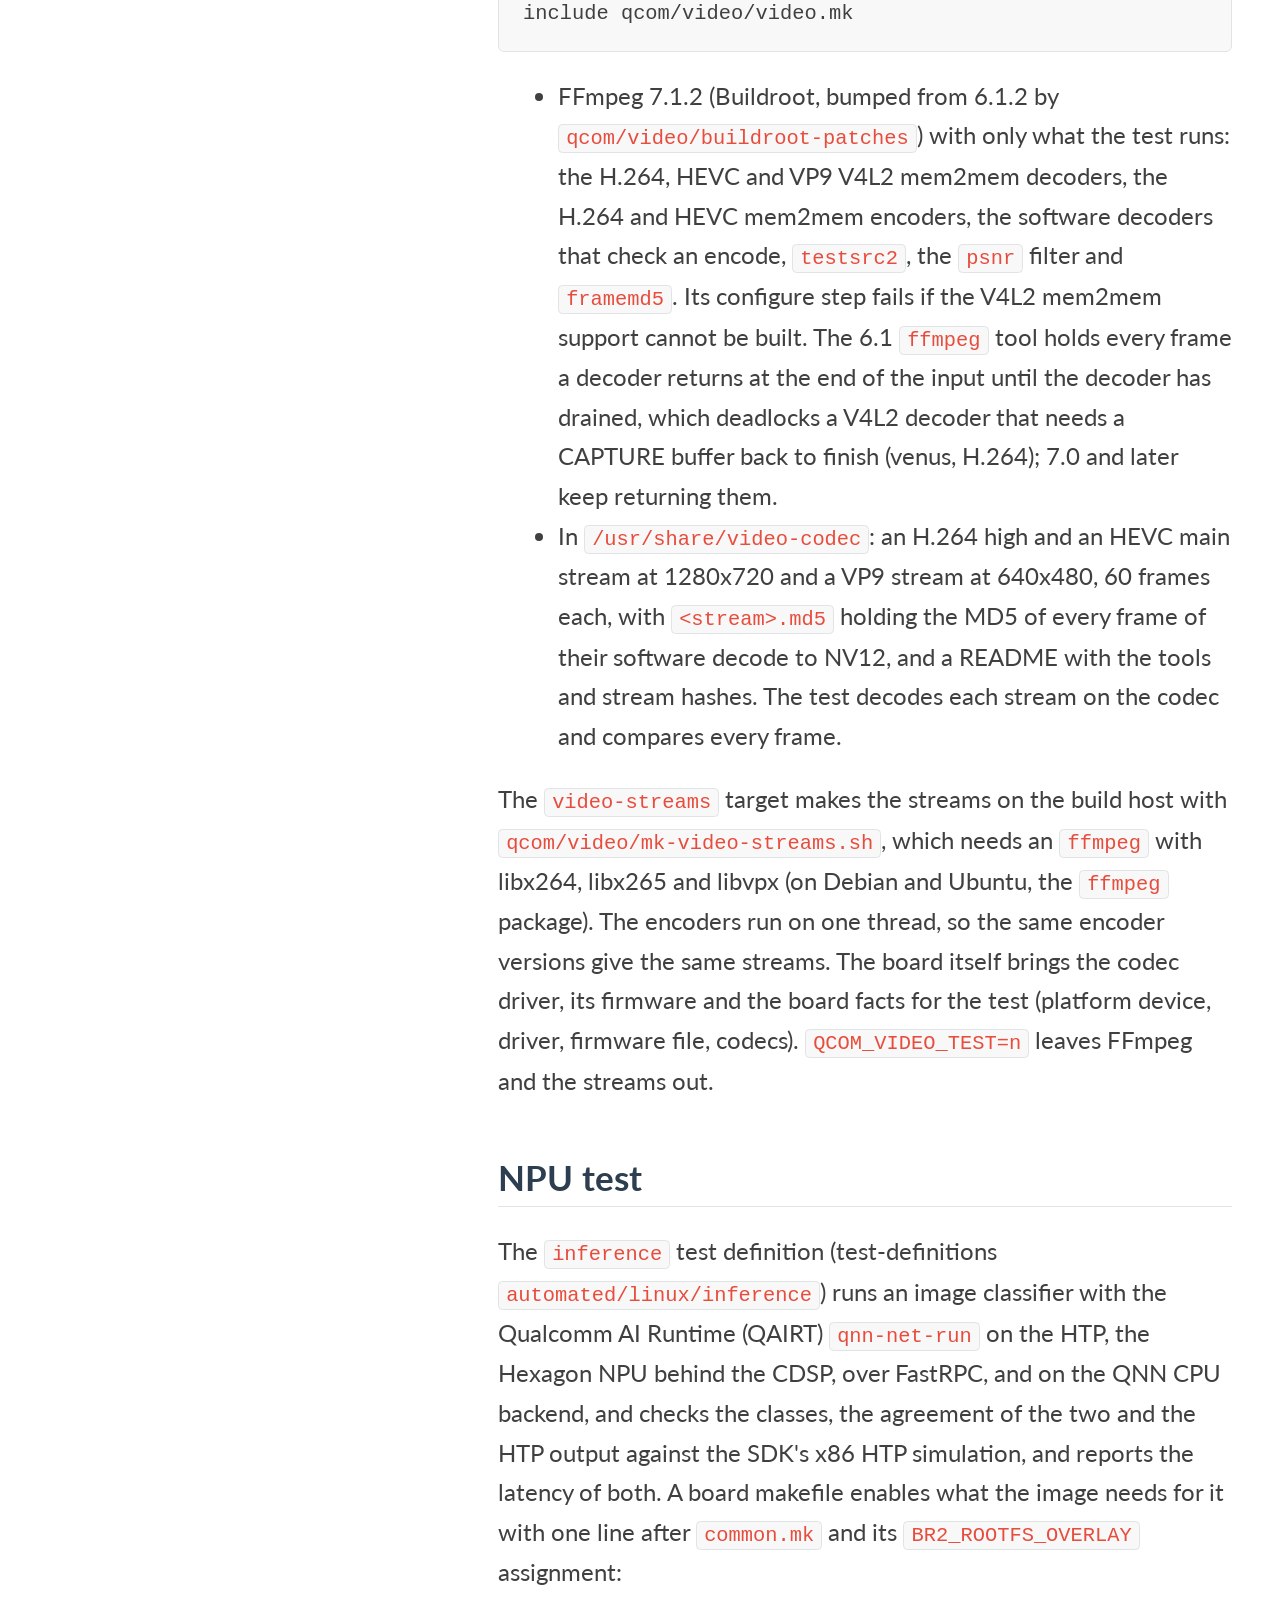
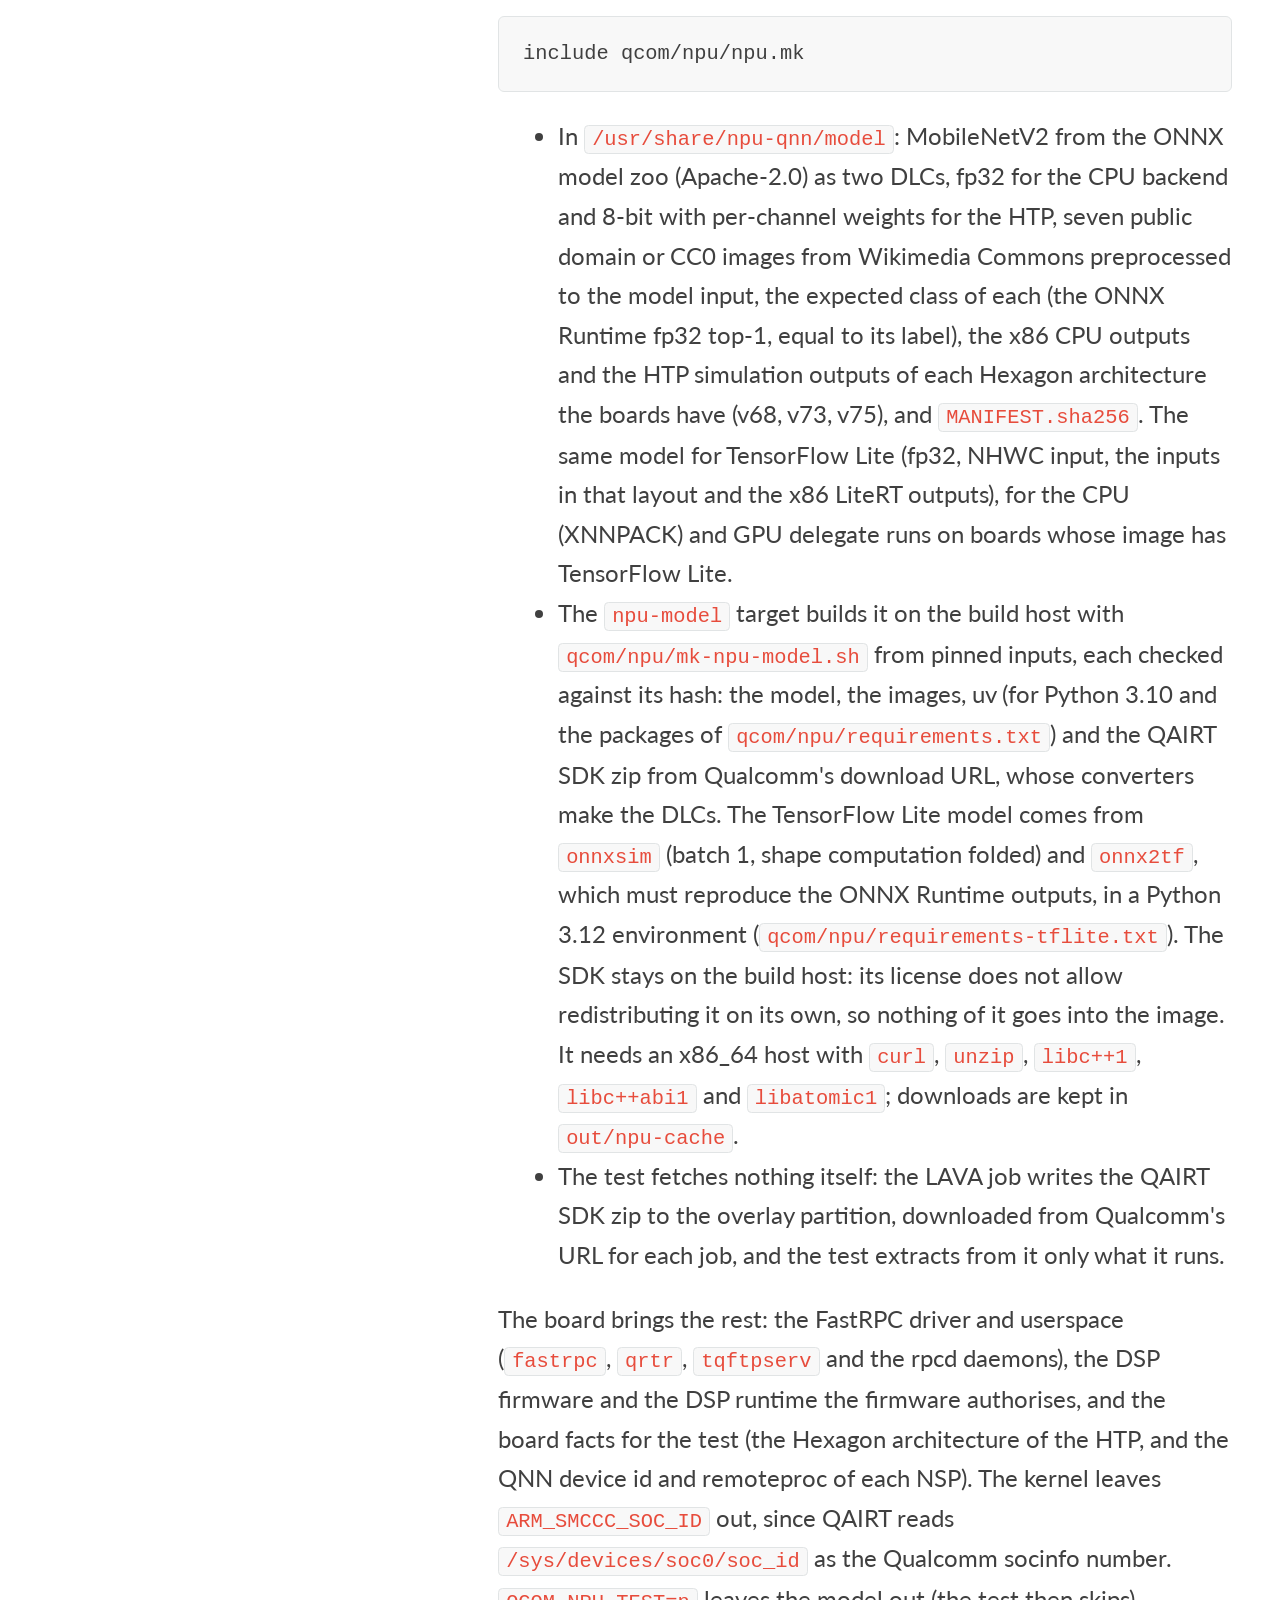
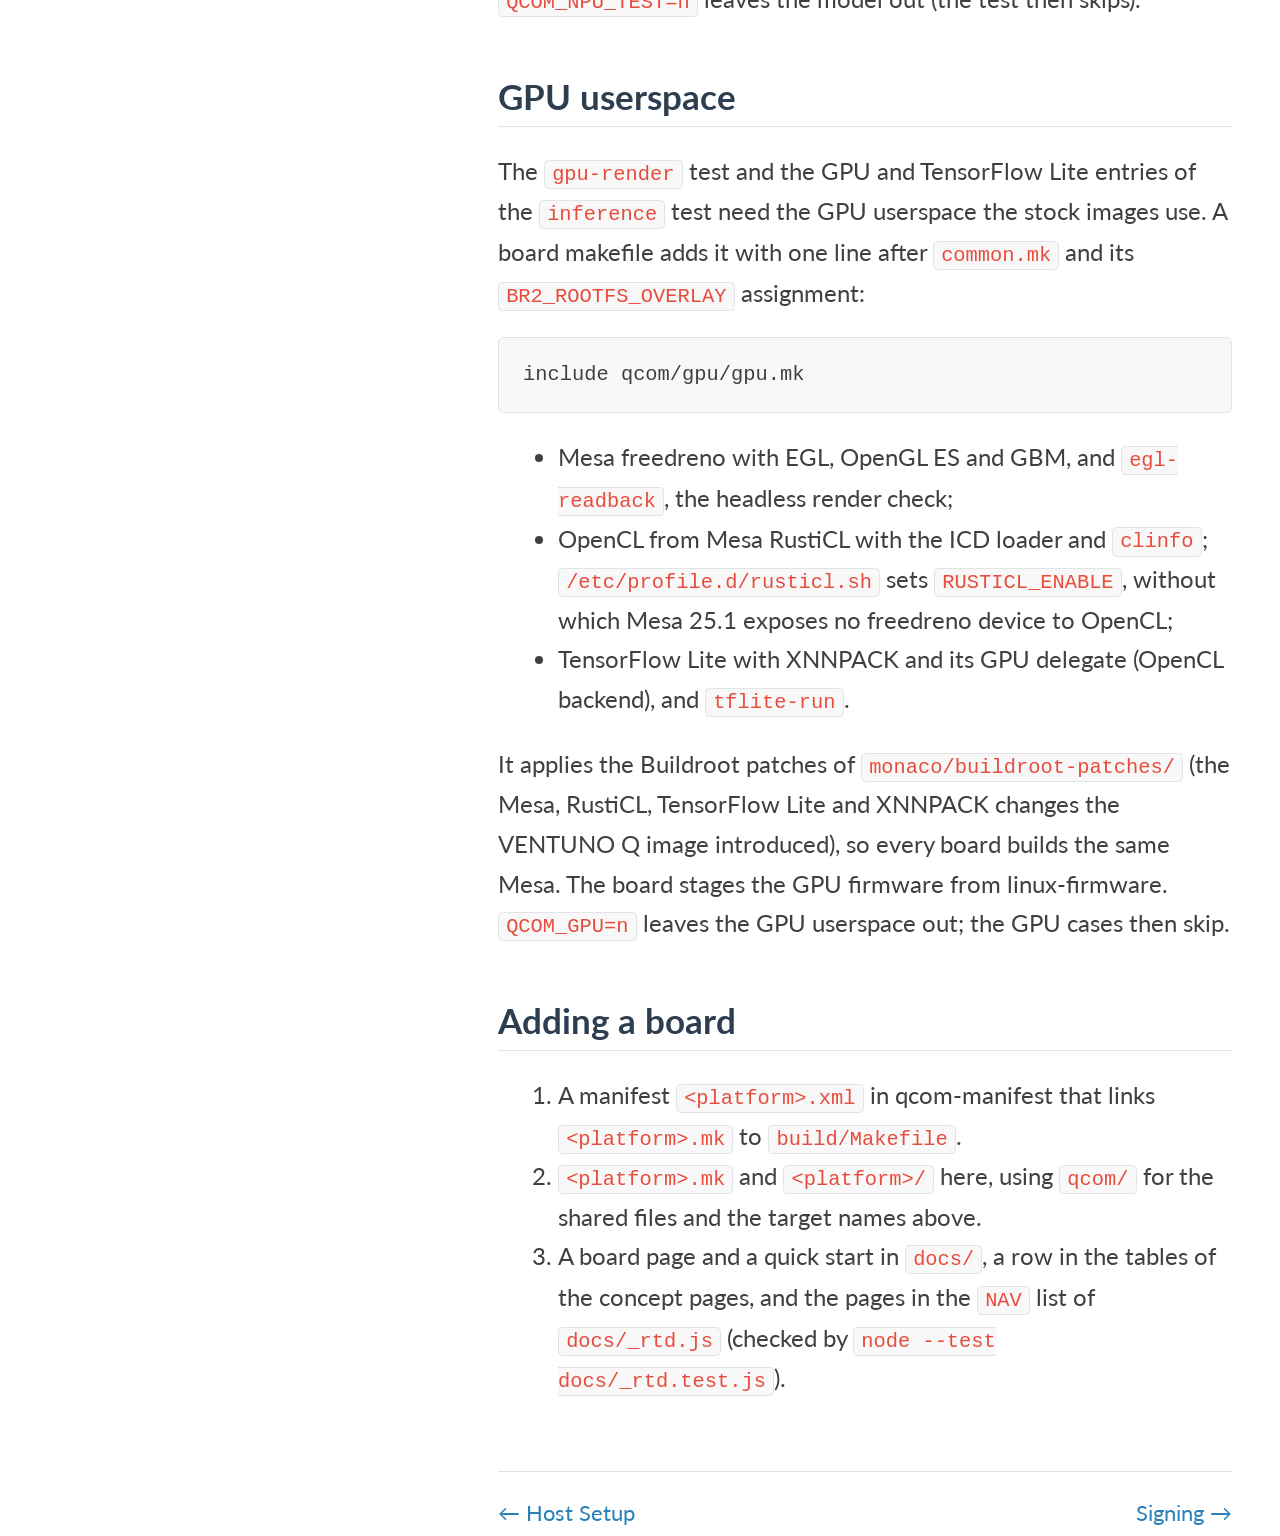
==== commit 765305b9: "qcom: add the GPU userspace to the RB3 Gen 2 and IQ-9075 EVK images The RB3 Gen 2 and IQ-9075 EVK im" ====
--- a/docs/build-system.html
+++ b/docs/build-system.html
@@ -217,6 +217,31 @@
     <code>QCOM_NPU_TEST=n</code> leaves the model out (the test then skips).
   </p>
 
+  <h2 id="gpu-userspace">GPU userspace</h2>
+  <p>
+    The <code>gpu-render</code> test and the GPU and TensorFlow Lite entries of
+    the <code>inference</code> test need the GPU userspace the stock images
+    use. A board makefile adds it with one line after <code>common.mk</code>
+    and its <code>BR2_ROOTFS_OVERLAY</code> assignment:
+  </p>
+<pre>include qcom/gpu/gpu.mk</pre>
+  <ul>
+    <li>Mesa freedreno with EGL, OpenGL ES and GBM, and
+      <code>egl-readback</code>, the headless render check;</li>
+    <li>OpenCL from Mesa RustiCL with the ICD loader and <code>clinfo</code>;
+      <code>/etc/profile.d/rusticl.sh</code> sets <code>RUSTICL_ENABLE</code>,
+      without which Mesa 25.1 exposes no freedreno device to OpenCL;</li>
+    <li>TensorFlow Lite with XNNPACK and its GPU delegate (OpenCL backend), and
+      <code>tflite-run</code>.</li>
+  </ul>
+  <p>
+    It applies the Buildroot patches of <code>monaco/buildroot-patches/</code>
+    (the Mesa, RustiCL, TensorFlow Lite and XNNPACK changes the VENTUNO Q
+    image introduced), so every board builds the same Mesa. The board stages
+    the GPU firmware from linux-firmware. <code>QCOM_GPU=n</code> leaves the
+    GPU userspace out; the GPU cases then skip.
+  </p>
+
   <h2 id="board-files">Adding a board</h2>
   <ol>
     <li>A manifest <code>&lt;platform&gt;.xml</code> in qcom-manifest that links
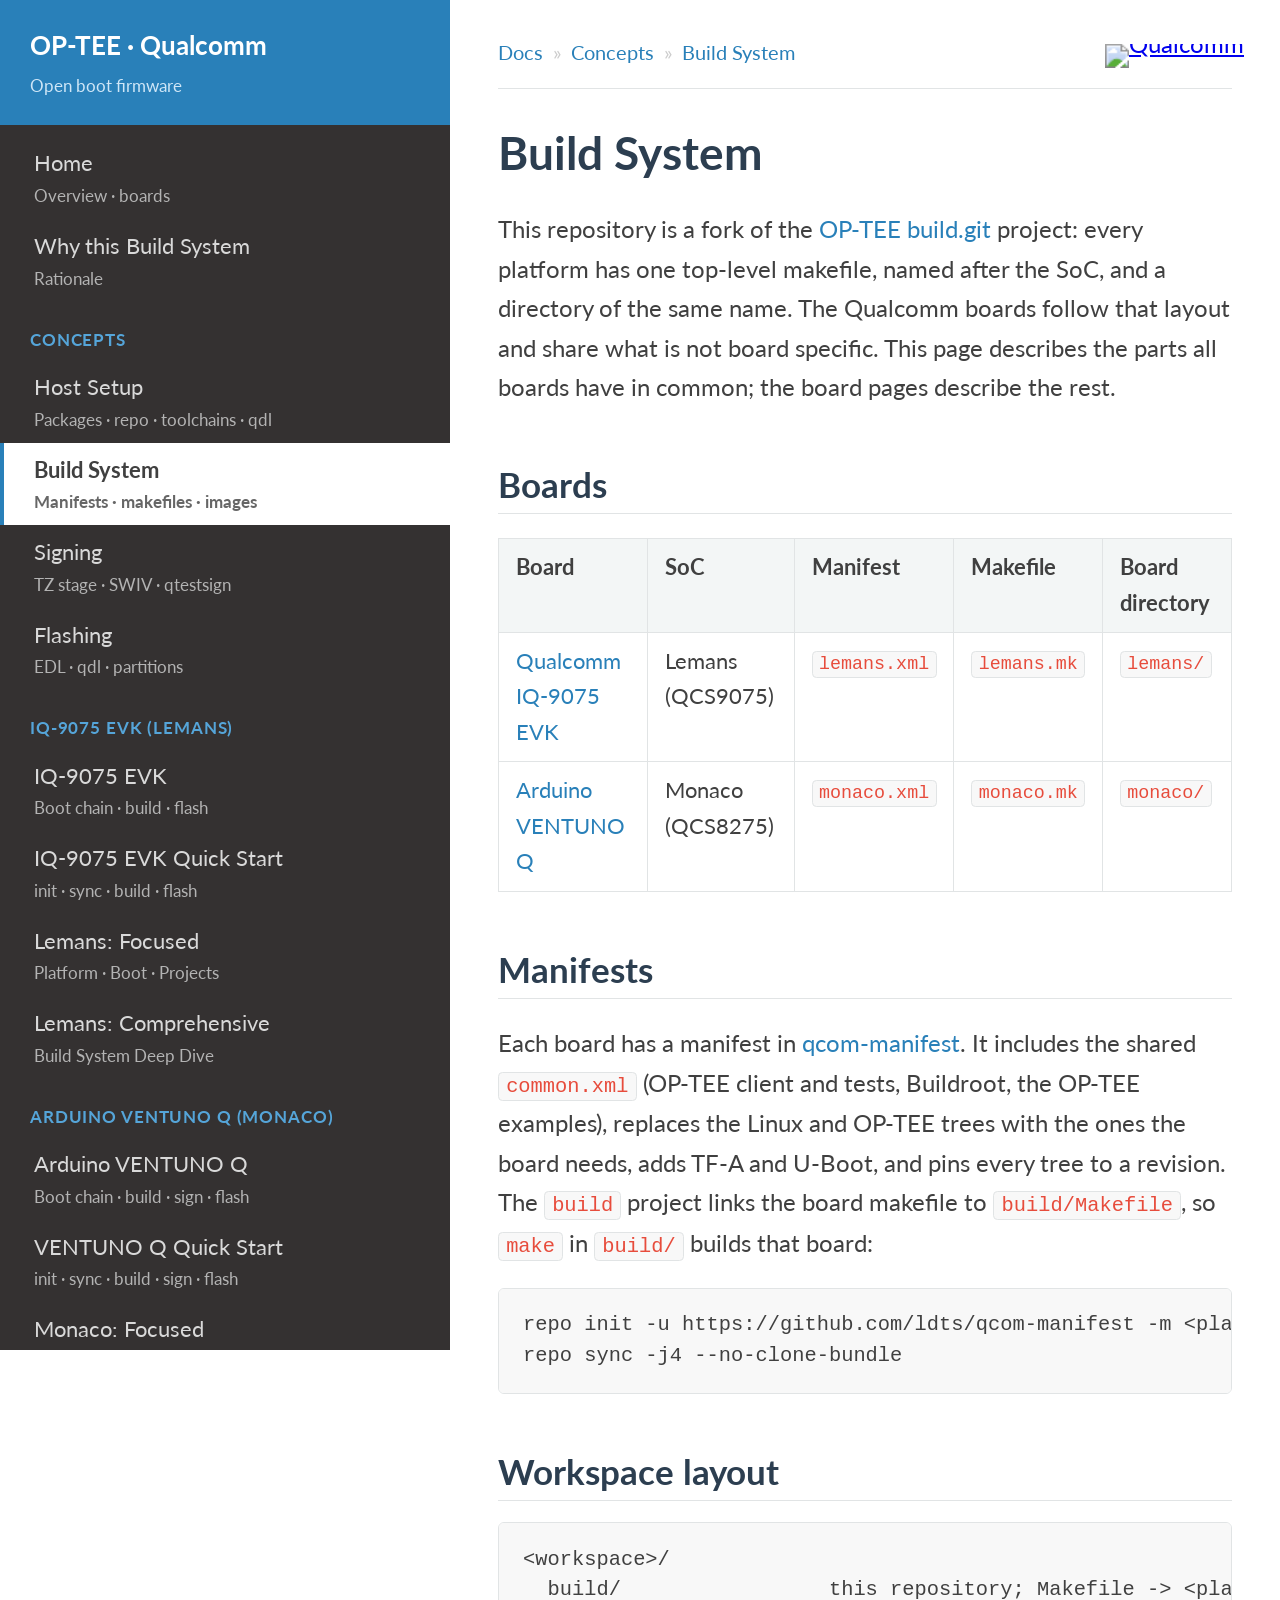
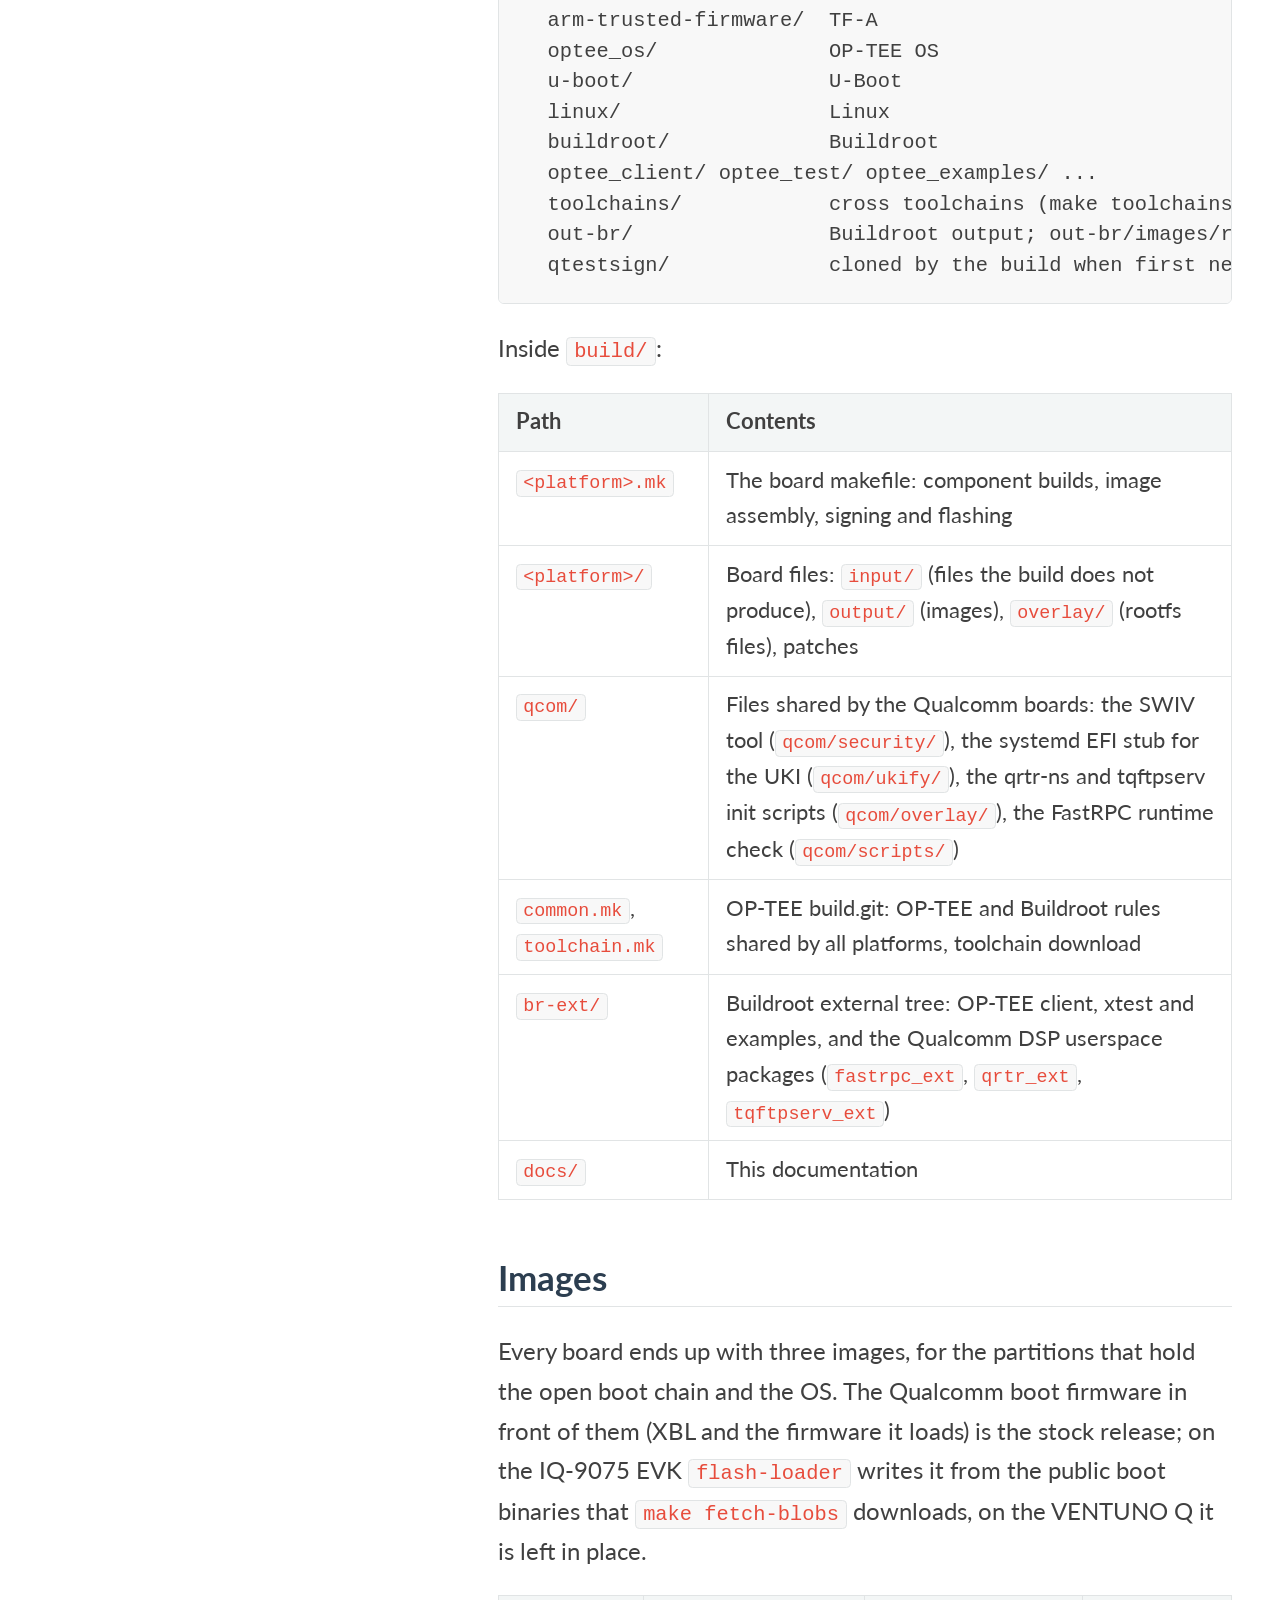
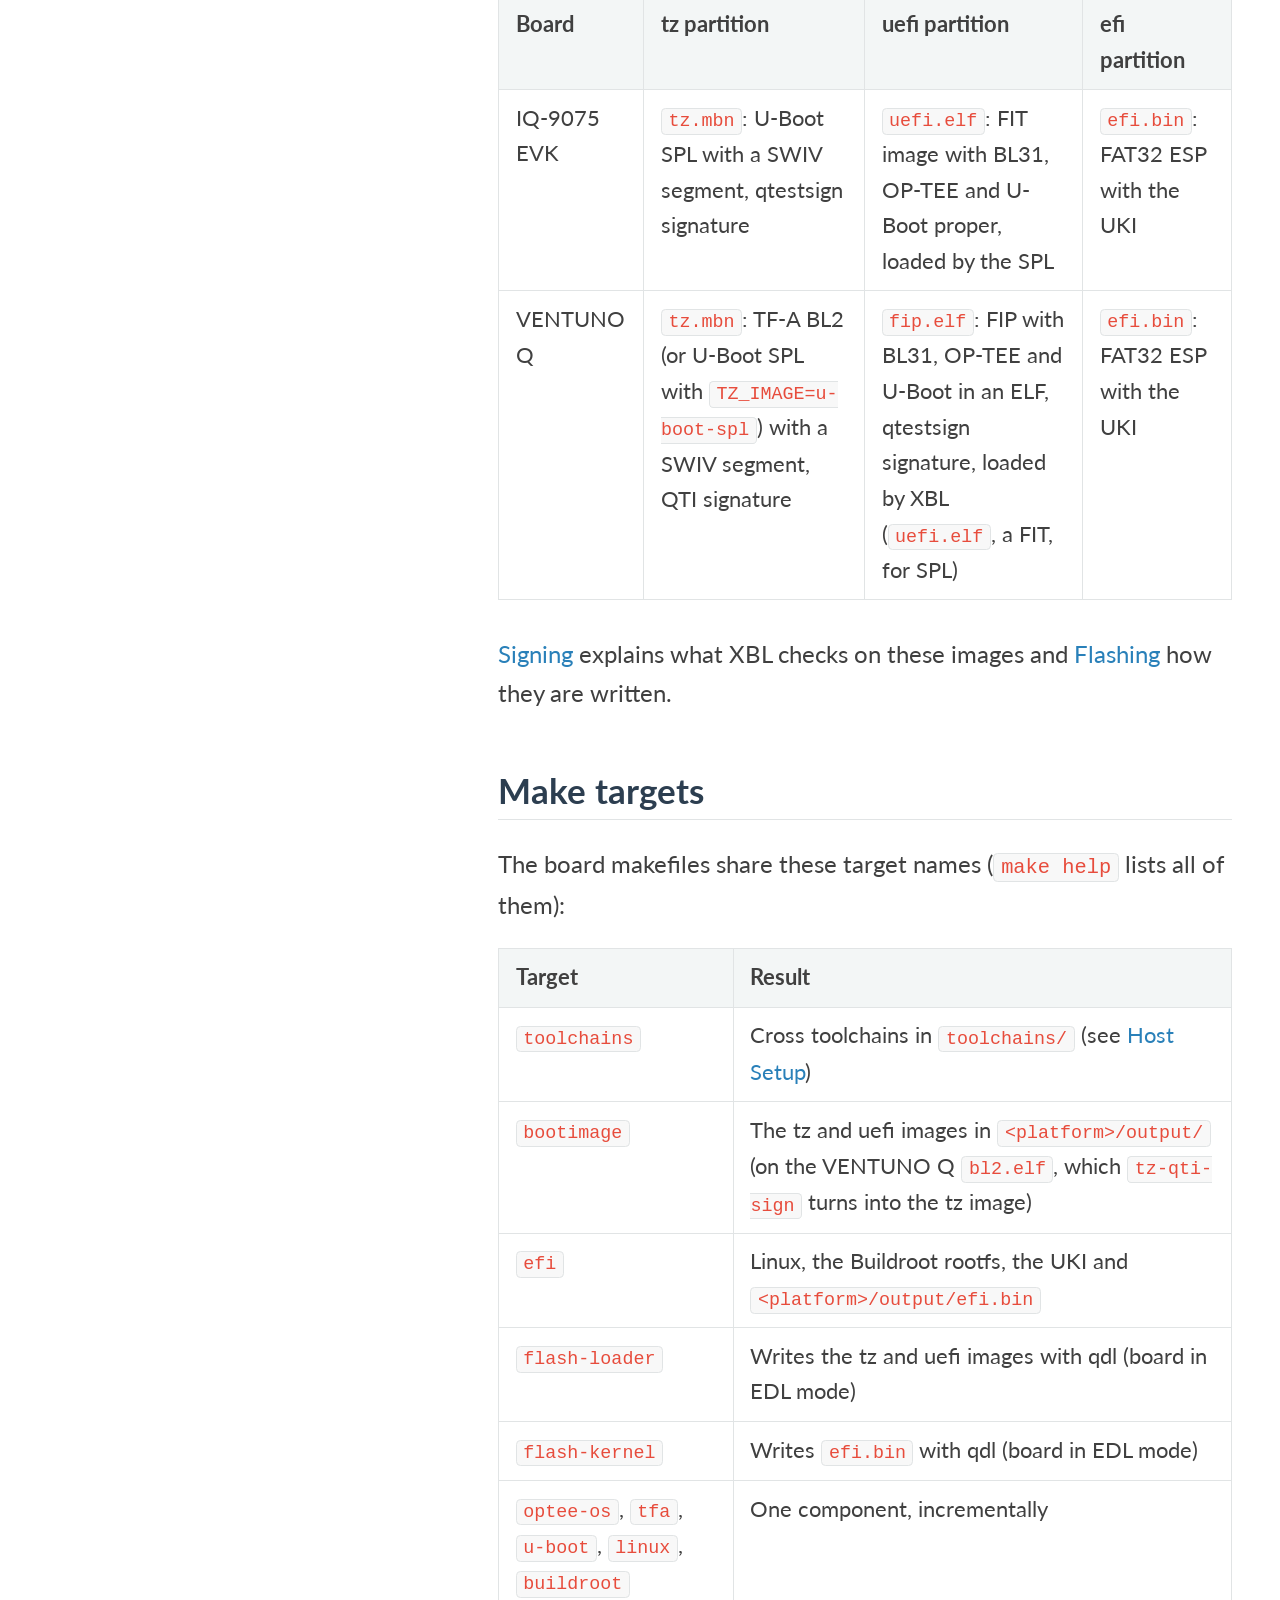
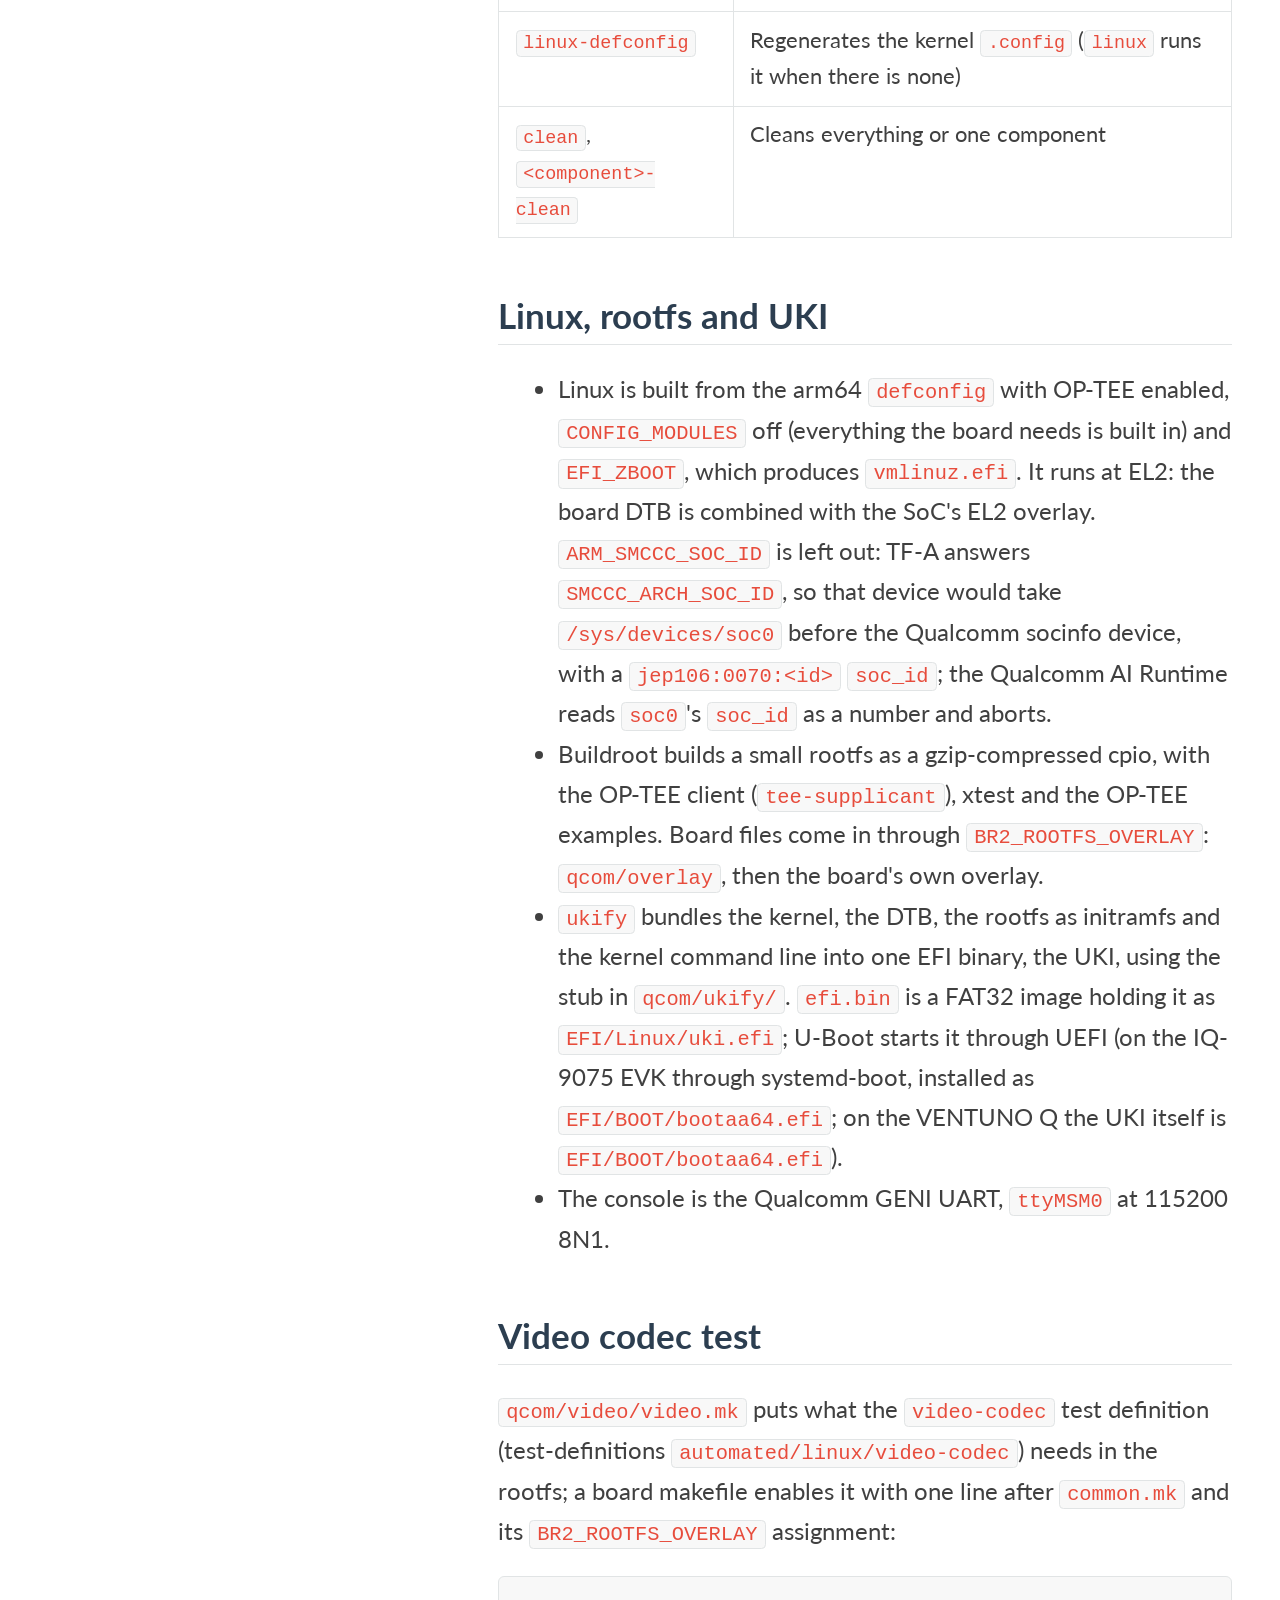
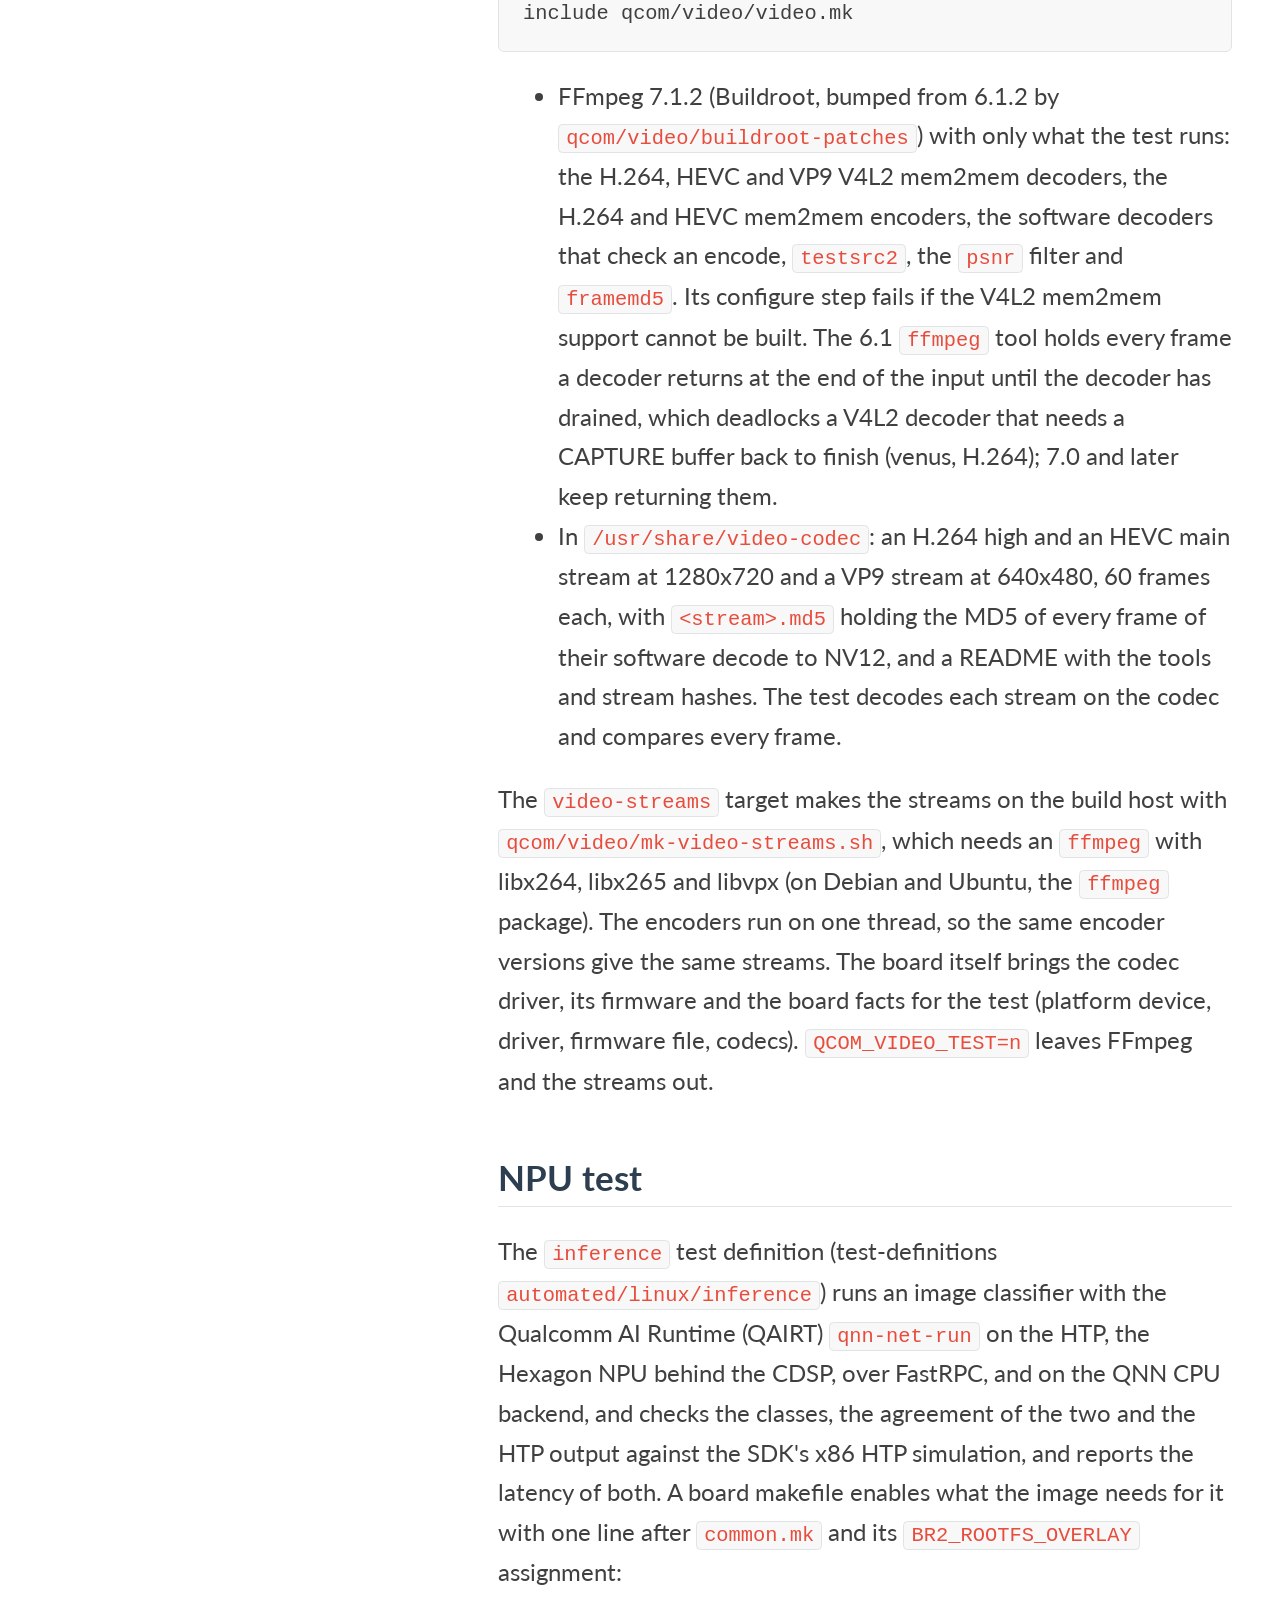
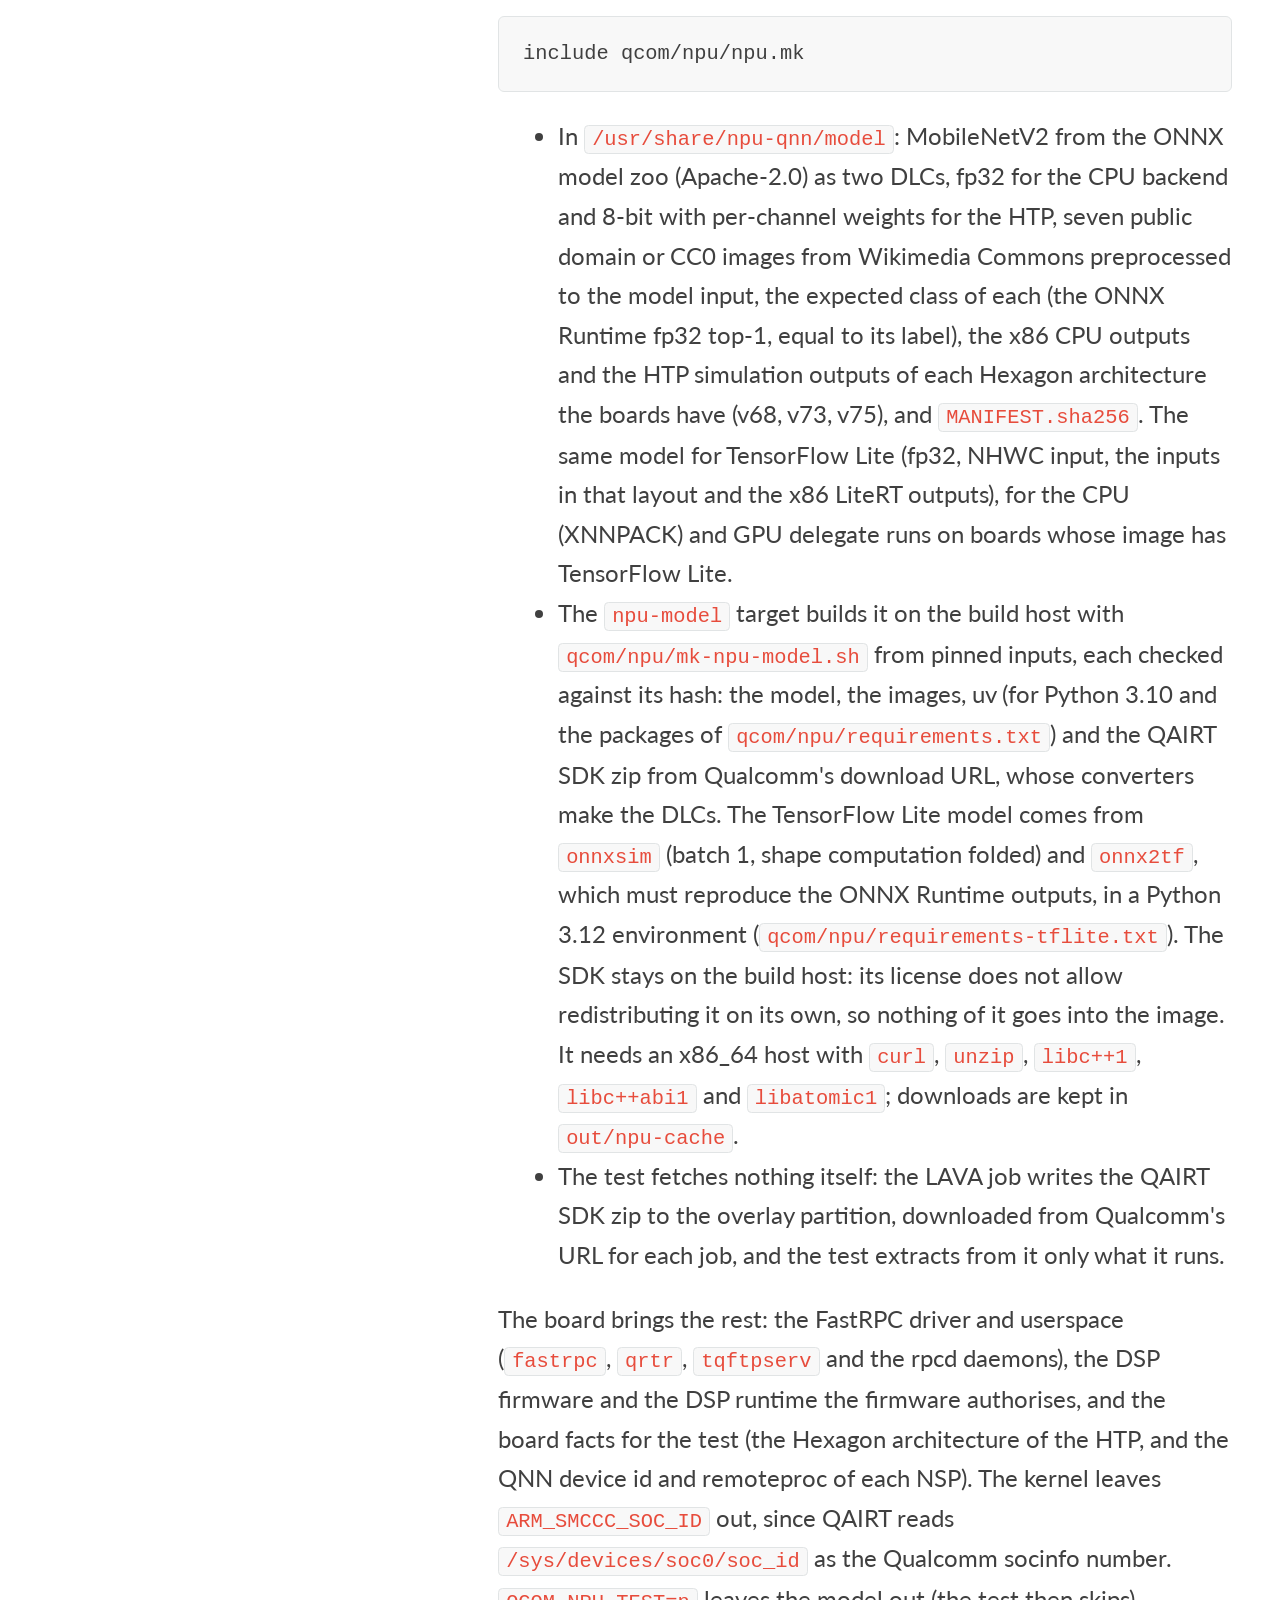
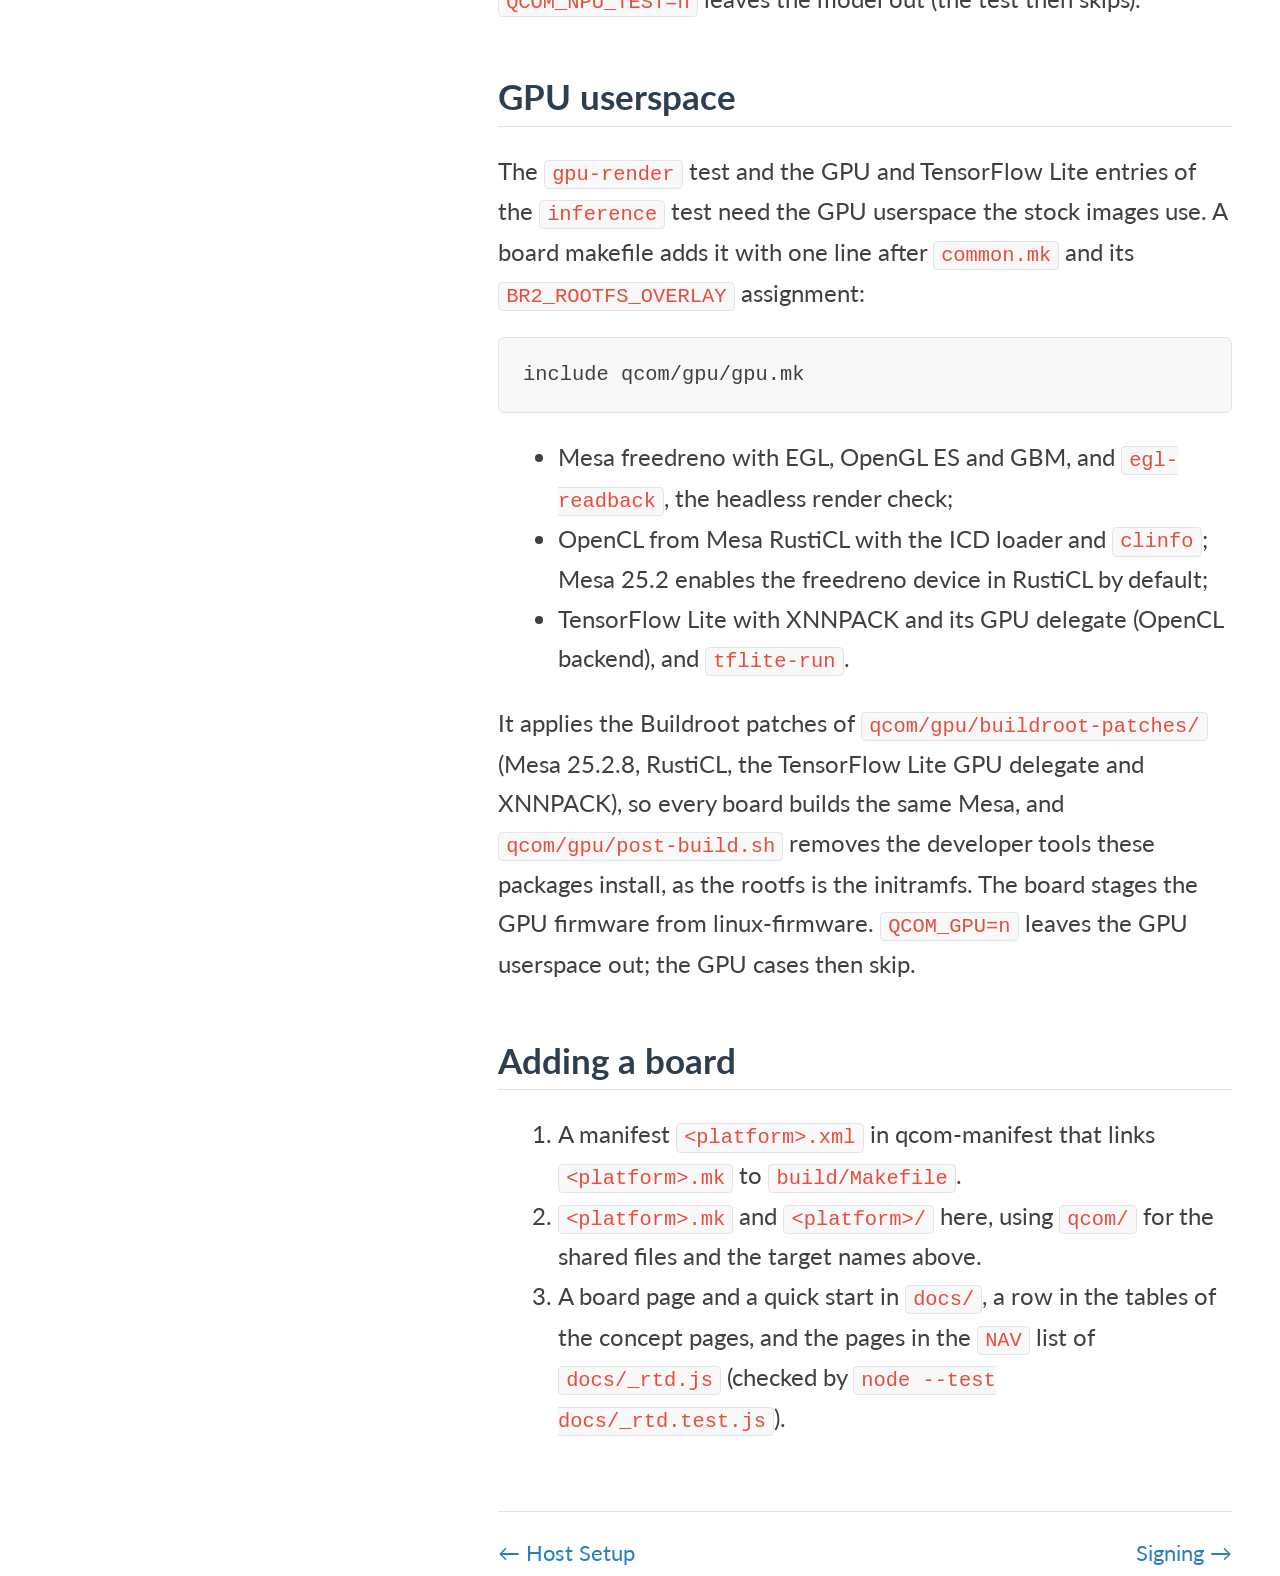
==== commit 54cefe46: "monaco: build the GPU userspace from qcom/gpu/gpu.mk monaco.mk carries its own copy of the GPU stack" ====
--- a/docs/build-system.html
+++ b/docs/build-system.html
@@ -229,15 +229,16 @@
     <li>Mesa freedreno with EGL, OpenGL ES and GBM, and
       <code>egl-readback</code>, the headless render check;</li>
     <li>OpenCL from Mesa RustiCL with the ICD loader and <code>clinfo</code>;
-      <code>/etc/profile.d/rusticl.sh</code> sets <code>RUSTICL_ENABLE</code>,
-      without which Mesa 25.1 exposes no freedreno device to OpenCL;</li>
+      Mesa 25.2 enables the freedreno device in RustiCL by default;</li>
     <li>TensorFlow Lite with XNNPACK and its GPU delegate (OpenCL backend), and
       <code>tflite-run</code>.</li>
   </ul>
   <p>
-    It applies the Buildroot patches of <code>monaco/buildroot-patches/</code>
-    (the Mesa, RustiCL, TensorFlow Lite and XNNPACK changes the VENTUNO Q
-    image introduced), so every board builds the same Mesa. The board stages
+    It applies the Buildroot patches of <code>qcom/gpu/buildroot-patches/</code>
+    (Mesa 25.2.8, RustiCL, the TensorFlow Lite GPU delegate and XNNPACK), so
+    every board builds the same Mesa, and <code>qcom/gpu/post-build.sh</code>
+    removes the developer tools these packages install, as the rootfs is the
+    initramfs. The board stages
     the GPU firmware from linux-firmware. <code>QCOM_GPU=n</code> leaves the
     GPU userspace out; the GPU cases then skip.
   </p>
